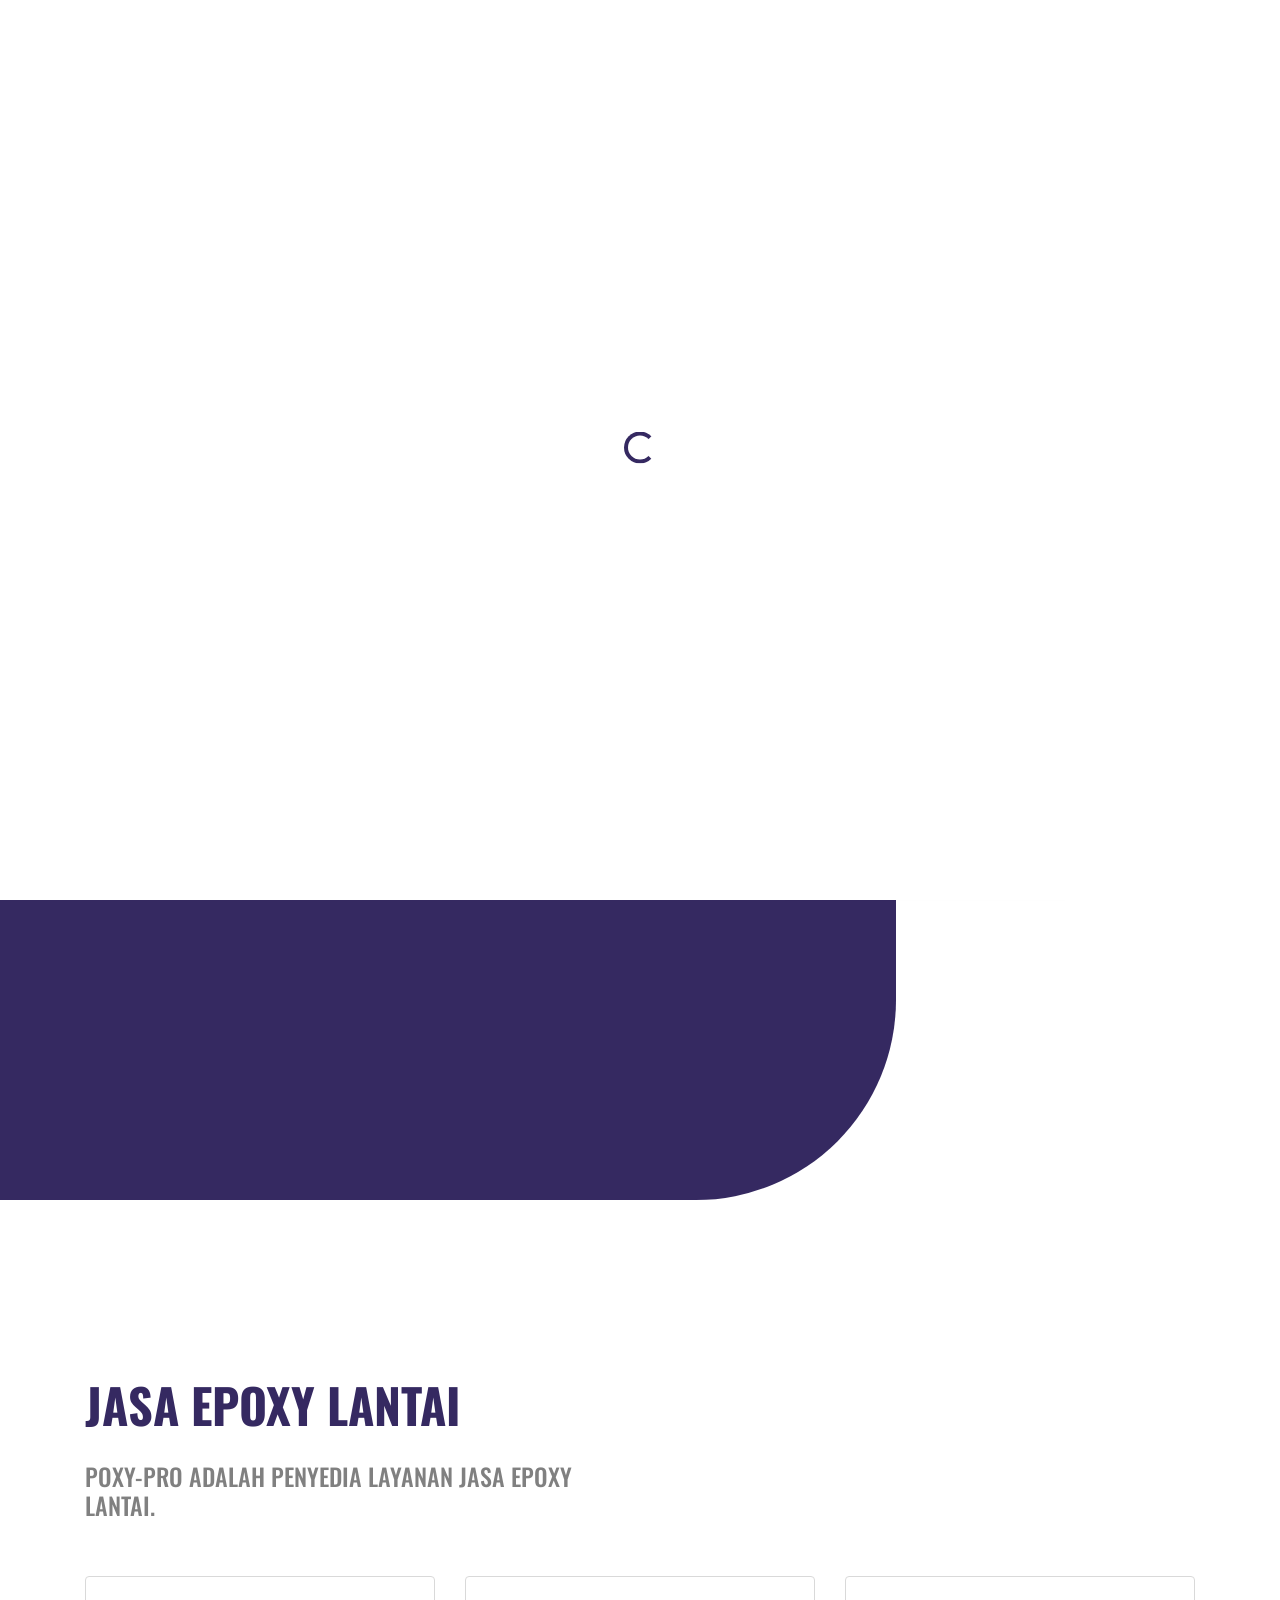
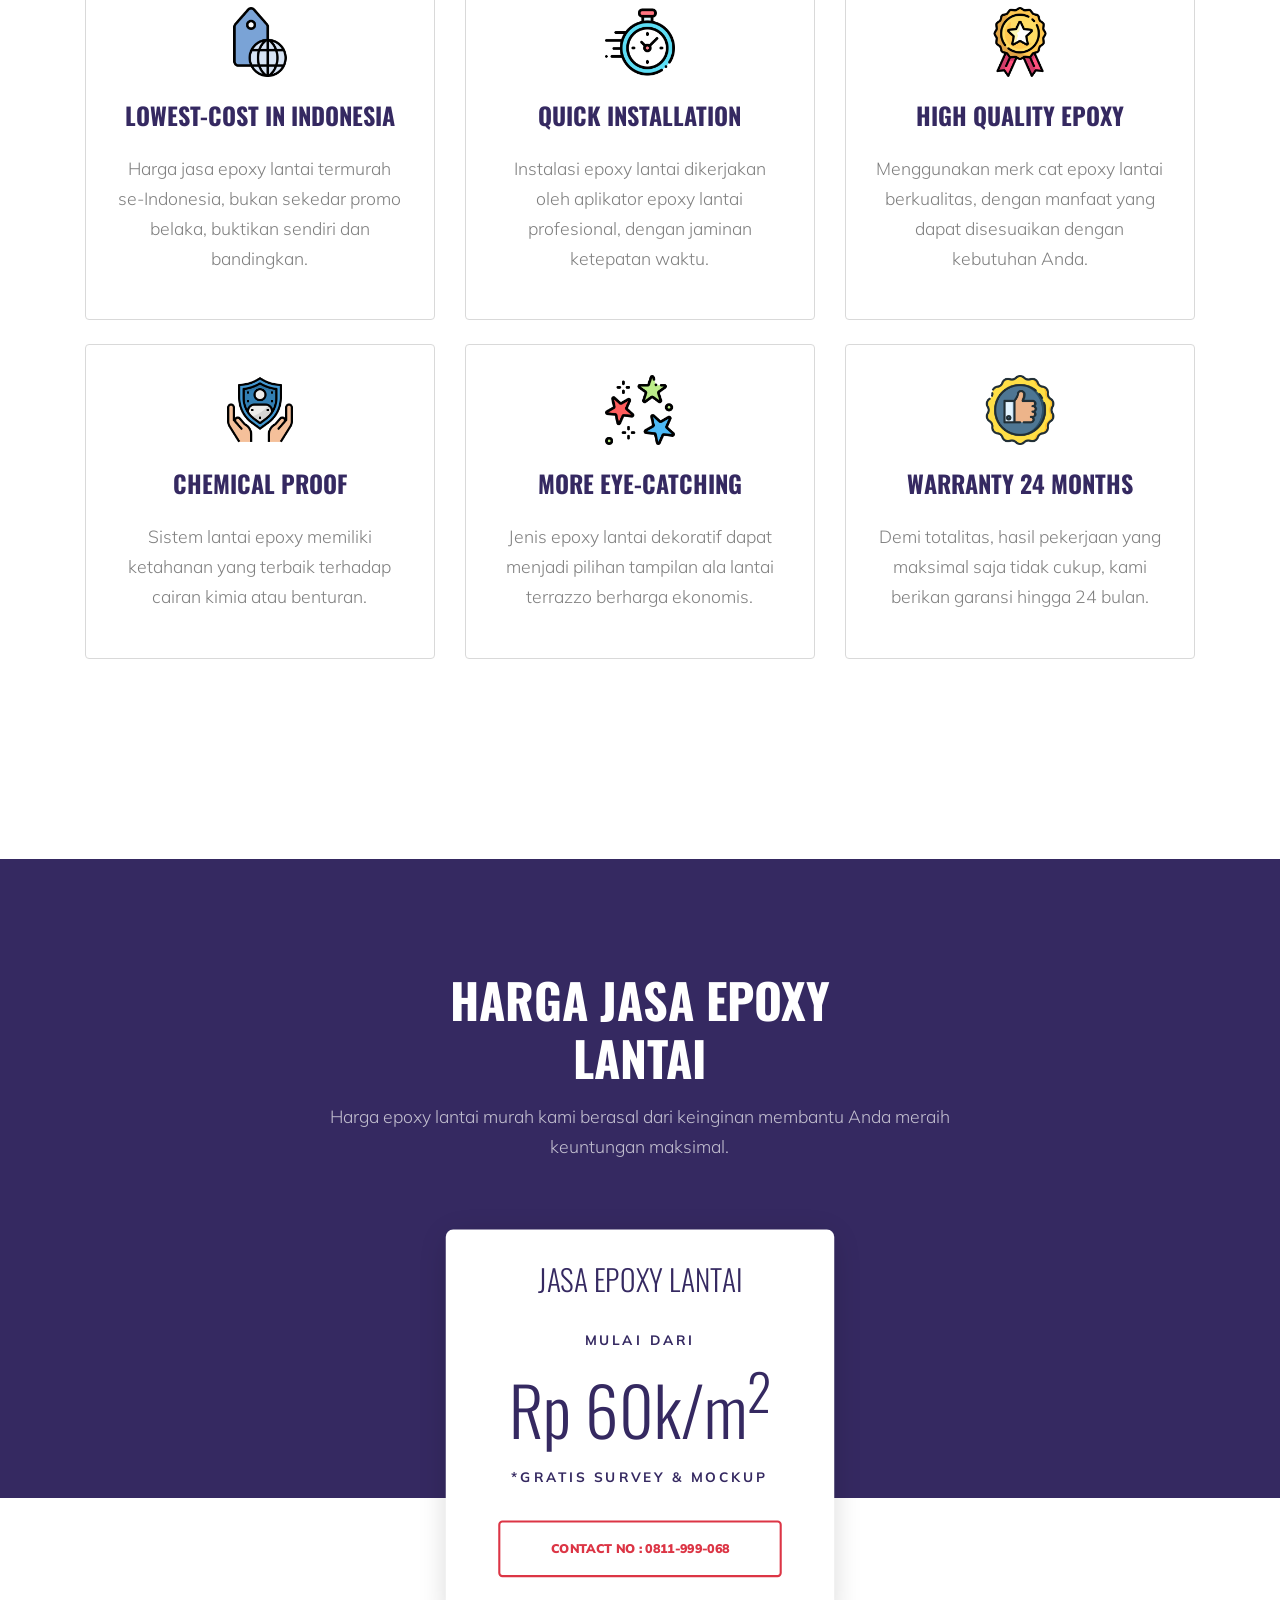
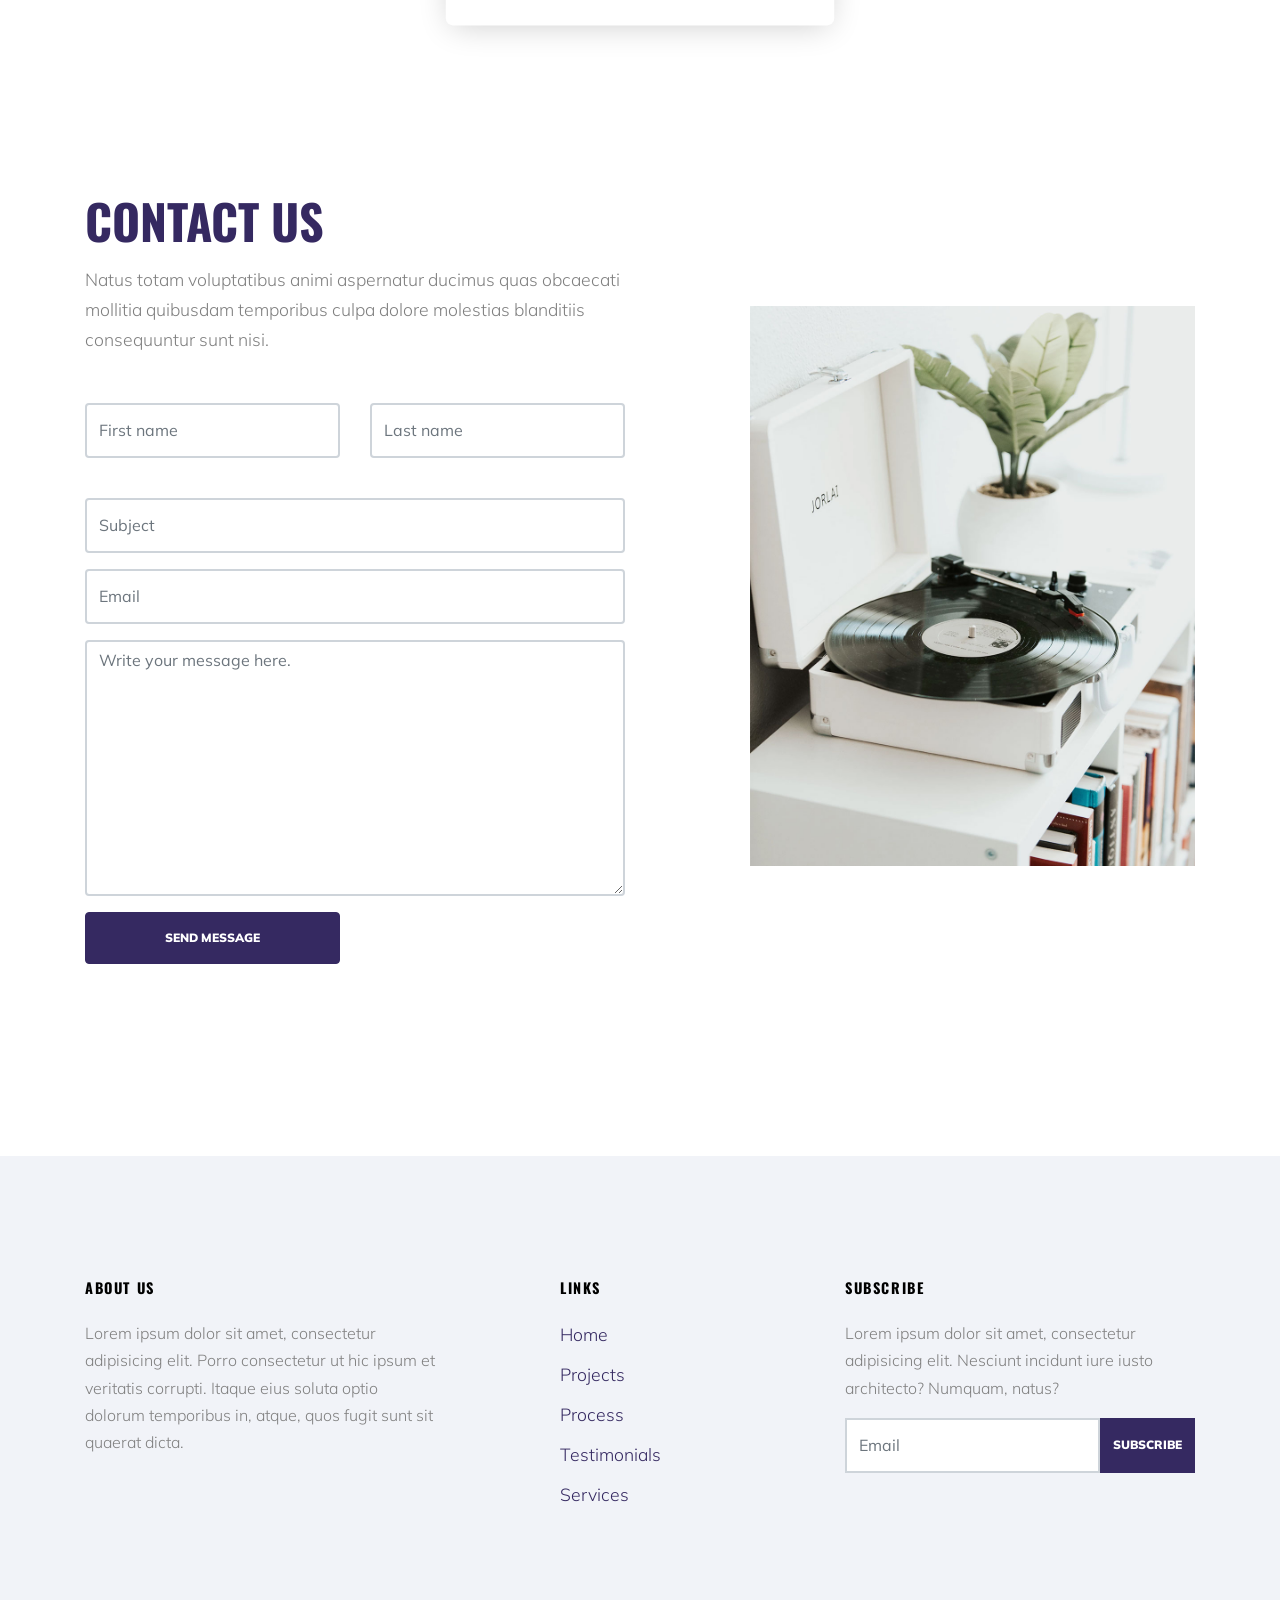
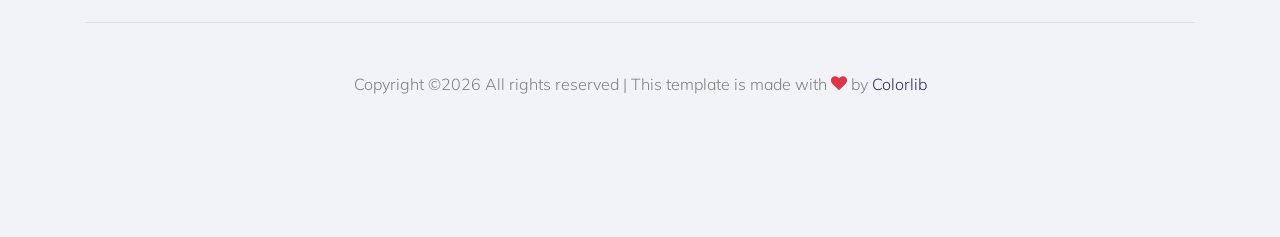
==== index.html @ b7715aff "initial commit" ====
<!DOCTYPE html>
<html lang="en">
  <head>
    <title>Poxy-Pro</title>
    <meta charset="utf-8">
    <meta name="viewport" content="width=device-width, initial-scale=1, shrink-to-fit=no">
    <!-- FONT -->
    <link href="https://fonts.googleapis.com/css?family=Oswald:400,700|Muli:300,400,700,900" rel="stylesheet">
    <!-- STYLE -->
    <link rel="stylesheet" href="fonts/icomoon/style.css">
    <link rel="stylesheet" href="css/bootstrap.min.css">
    <link rel="stylesheet" href="css/jquery-ui.css">
    <link rel="stylesheet" href="css/owl.carousel.min.css">
    <link rel="stylesheet" href="css/owl.theme.default.min.css">
    <link rel="stylesheet" href="css/owl.theme.default.min.css">
    <link rel="stylesheet" href="css/jquery.fancybox.min.css">
    <link rel="stylesheet" href="css/bootstrap-datepicker.css">
    <link rel="stylesheet" href="fonts/flaticon/font/flaticon.css">
    <link rel="stylesheet" href="css/aos.css">
    <link rel="stylesheet" href="css/style.css">
    
  </head>
  <body data-spy="scroll" data-target=".site-navbar-target" data-offset="300">
  

  <div id="overlayer"></div>
  <div class="loader">
    <div class="spinner-border text-primary" role="status">
      <span class="sr-only">Loading...</span>
    </div>
  </div>


  <div class="site-wrap">

    <div class="site-mobile-menu site-navbar-target">
      <div class="site-mobile-menu-header">
        <div class="site-mobile-menu-close mt-3">
          <span class="icon-close2 js-menu-toggle"></span>
        </div>
      </div>
      <div class="site-mobile-menu-body"></div>
    </div>
   
    
    <header class="site-navbar py-4 js-sticky-header site-navbar-target" role="banner">
      <div class="container-fluid">
        <div class="d-flex align-items-center">
          <div class="site-logo"><a href="index.html" class="text-uppercase">Poxy-Pro</a></div>
          <div>
            <nav class="site-navigation position-relative text-right" role="navigation">
              <ul class="site-menu main-menu js-clone-nav mr-auto d-none d-xl-block">
                <!-- <li><a href="#home-section" class="nav-link">Home</a></li>
                <li><a href="#work-section" class="nav-link">Projects</a></li>
                <li><a href="#process-section" class="nav-link">Process</a></li>
                <li><a href="#testimonials-section" class="nav-link">Testimonials</a></li>
                <li><a href="#services-section" class="nav-link">Services</a></li> -->
                
              </ul>
            </nav>
          </div>
          <div class="ml-auto">
            <nav class="site-navigation position-relative text-right" role="navigation">
              <ul class="site-menu main-menu site-menu-dark js-clone-nav mr-auto d-none d-xl-block">
                <!-- <li><a href="#pricing-section" class="nav-link">Pricing</a></li>
                <li class="cta"><a href="#contact-section" class="nav-link"><span class="border bg-danger rounded text-white border-danger">Contact</span></a></li> -->
              </ul>
            </nav>
            <a href="#" class="d-inline-block d-xl-none site-menu-toggle js-menu-toggle float-right"><span class="icon-menu h3"></span></a>
          </div>
        </div>
      </div>
    </header>

    <div class="intro-section custom-owl-carousel" id="home-section">
      <div class="container">
        <div class="row align-items-center">
          <div class="col-lg-5 mr-auto" data-aos="fade-up">
            <div class="owl-carousel slide-one-item-alt-text">
              <!-- Block1 -->
              <div class="slide-text">
                <h1>Aplikator Epoxy Lantai</h1>
                <p class="text-white miniHeader">
                  Harga epoxy lantai mulai Rp 60.000/m<sup>2</sup>
                </p>
                <p class="mb-5">
                  Harga termasuk pemasangan, pengadaan material, dan penyewaan alat-alat yang digunakan untuk instalasi.
                </p>
                <p><a href="#" class="btn btn-outline-light py-3 px-5">Minta Penawaran</a></p>
              </div>
              <!-- Block2 -->
              <!-- <div class="slide-text">
                <h1>Welcome</h1>
                <p class="mb-5">Lorem ipsum dolor sit amet consectetur adipisicing elit. Maxime ipsa nulla sed quis rerum amet natus quas necessitatibus.</p>
                <p><a href="#" target="_blank" class="btn btn-outline-light py-3 px-5">Get Started</a></p>
              </div>
              <div class="slide-text">
                <h1>High Quality Website Templates</h1>
                <p class="mb-5">Lorem ipsum dolor sit amet consectetur adipisicing elit. Maxime ipsa nulla sed quis rerum amet natus quas necessitatibus.</p>
                <p><a href="#" target="_blank" class="btn btn-outline-light py-3 px-5">Get Started</a></p>
              </div>
              <div class="slide-text">
                <h1>We do things right.</h1>
                <p class="mb-5">Lorem ipsum dolor sit amet consectetur adipisicing elit. Maxime ipsa nulla sed quis rerum amet natus quas necessitatibus.</p>
                <p><a href="#" target="_blank" class="btn btn-outline-light py-3 px-5">Get Started</a></p>
              </div> -->
            </div>
          </div>

          <!-- IMAGE -->
          <div class="col-lg-6 ml-auto" data-aos="fade-up" data-aos-delay="100">
            <div class="owl-carousel slide-one-item-alt">
              <img src="images/epoxy.jpg" alt="Image" class="img-fluid">
              <!-- <img src="images/img_2.jpg" alt="Image" class="img-fluid">
              <img src="images/img_3.jpg" alt="Image" class="img-fluid">
              <img src="images/img_4.jpg" alt="Image" class="img-fluid"> -->
            </div>
            <!-- <div class="owl-custom-direction">
              <a href="#" class="custom-prev"><span class="icon-keyboard_arrow_left"></span></a>
              <a href="#" class="custom-next"><span class="icon-keyboard_arrow_right"></span></a>
            </div> -->
          </div>
        </div>
      </div>
    </div>

    <!-- Services -->
    <div class="site-section section-2" id="process-section" data-aos="fade">
      <div class="container">
        <div class="row">
          <div class="col-lg-6 mb-5">
            <h2 class="section-title">Jasa Epoxy Lantai</h2>
            <h4 class="d-flex justify-content-left">
              Poxy-Pro adalah penyedia layanan jasa epoxy lantai.
            </h4>
          </div>
        </div>
        <div class="row">
          <!-- Low-Cost -->
          <div class="col-md-6 col-lg-4 mb-4 mb-lg-0 pb-xl-4">
            <div class="process bg-white rounded">
              <div>
                <img src="images/priceTag.png" width="70px" class="display-4 text-primary mb-4 d-inline-block">
                <h3>Lowest-Cost in Indonesia</h3>
                <p>
                  Harga jasa epoxy lantai termurah se-Indonesia, bukan sekedar promo belaka, buktikan sendiri dan bandingkan.
                </p>
              </div>
            </div>
          </div>
          <!-- Installation -->
          <div class="col-md-6 col-lg-4 mb-4 mb-lg-0 pb-xl-4">
            <div class="process bg-white rounded">
              <div>
                <img src="images/speed.png" width="70px" class="display-4 text-primary mb-4 d-inline-block">
                <h3>Quick Installation</h3>
                <p>
                  Instalasi epoxy lantai dikerjakan oleh aplikator epoxy lantai profesional, dengan jaminan ketepatan waktu.
                </p>
              </div>
            </div>
          </div>
          <!-- High-Quality -->
          <div class="col-md-6 col-lg-4 mb-4 mb-lg-0 pb-xl-4">
            <div class="process bg-white rounded">
              <div>
                <img src="images/quality.png" width="70px" class="display-4 text-primary mb-4 d-inline-block">
                <h3>High Quality Epoxy</h3>
                <p>
                  Menggunakan merk cat epoxy lantai berkualitas, dengan manfaat yang dapat disesuaikan dengan kebutuhan Anda.
                </p>
              </div>
            </div>
          </div>
          <!-- Substance-Proof -->
          <div class="col-md-6 col-lg-4 mb-4 mb-lg-0 pb-xl-4">
            <div class="process bg-white rounded">
              <div>
                <img src="images/safe.png" width="70px" class="display-4 text-primary mb-4 d-inline-block">
                <h3>Chemical Proof</h3>
                <p>
                  Sistem lantai epoxy memiliki ketahanan yang terbaik terhadap cairan kimia atau benturan.
                </p>
              </div>
            </div>
          </div>
          <!-- Interesting -->
          <div class="col-md-6 col-lg-4 mb-4 mb-lg-0 pb-xl-4">
            <div class="process bg-white rounded">
              <div>
                <img src="images/sparkle.png" width="70px" class="display-4 text-primary mb-4 d-inline-block">
                <h3>More Eye-Catching</h3>
                <p>
                  Jenis epoxy lantai dekoratif dapat menjadi pilihan tampilan ala lantai terrazzo berharga ekonomis.
                </p>
              </div>
            </div>
          </div>
          <!-- Warranty -->
          <div class="col-md-6 col-lg-4 mb-4 mb-lg-0 pb-xl-4">
            <div class="process bg-white rounded">
              <div>
                <img src="images/warranty.png" width="70px" class="display-4 text-primary mb-4 d-inline-block">
                <h3>Warranty 24 Months</h3>
                <p>
                  Demi totalitas, hasil pekerjaan yang maksimal saja tidak cukup, kami berikan garansi hingga 24 bulan.
                </p>
              </div>
            </div>
          </div>
        </div>
      </div>
    </div>
    <!-- End of Services -->

    <!-- Comment START -->
    <!-- <div class="site-section section-1">
      <div class="container">
        <div class="row"> -->
          <!-- Block 1 -->
          <!-- <div class="col-lg-5 mr-auto mb-5"  data-aos="fade-up">
            <div class="mb-5">
              <h2 class="section-title">Love Our Works</h2>
              <p>Lorem ipsum dolor sit amet, consectetur adipisicing elit. Rem possimus distinctio ex. Natus totam voluptatibus animi aspernatur ducimus quas obcaecati mollitia quibusdam temporibus culpa dolore molestias blanditiis consequuntur sunt nisi.</p>
              <p class="mb-5">Aperiam neque id, illum laudantium autem vero quae debitis tempora modi. Ipsa molestias enim in rem et incidunt beatae fugit, ab quam optio atque maiores facere est quidem, veritatis commodi.</p>
              <ul class="ul-check list-unstyled success">
                <li>Aperiam neque id illum laudantium</li>
                <li>Maiores facere est quidem</li>
                <li>Laudantium autem vero</li>
              </ul>
            </div>
          </div> -->
          <!-- Block 2 -->
          <!-- <div class="col-lg-6"  data-aos="fade-up" data-aos-delay="100">
            <div class="image-absolute-box">
              <div class="box">
                <div class="icon-wrap"><span class="flaticon-vector"></span></div>
                <h3>Pixel Perfect Templates</h3>
                <p>Lorem ipsum dolor sit amet, consectetur adipisicing elit. Obcaecati commodi aspernatur eum eius inventore facilis.</p>
                <p class="mb-0">Visit <a href="#" class="text-danger">Colorlib</a></p>
              </div>
              <img src="images/img_1.jpg" alt="Image" class="img-fluid">
            </div>
          </div>
        </div>
      </div>
    </div>

    <div class="container section-counter">
      <div class="row">
        <div class="col-md-6 col-lg-3" data-aos="fade-up" data-aos-delay="">
          <div class="counter d-flex align-items-start mb-5">
            <div class="icon-wrap"><span class="flaticon-reload text-primary"></span></div>
            <div class="counter-text">
              <strong class="number" data-number="360">0</strong>
              <span>Creativity</span>
            </div>
          </div>
        </div>

        <div class="col-md-6 col-lg-3" data-aos="fade-up" data-aos-delay="100">
          <div class="counter d-flex align-items-start">
            <div class="icon-wrap"><span class="flaticon-download text-primary"></span></div>
            <div class="counter-text">
              <strong class="number" data-number="4500">0</strong>
              <span>WordPress Themes </span>
            </div>
          </div>
        </div>

        <div class="col-md-6 col-lg-3" data-aos="fade-up" data-aos-delay="200">
          <div class="counter d-flex align-items-start mb-5">
            <div class="icon-wrap"><span class="flaticon-monitor text-primary"></span></div>
            <div class="counter-text">
              <strong class="number" data-number="120">0</strong>
              <span>HTML5 / CSS3</span>
            </div>
          </div>
        </div>

        <div class="col-md-6 col-lg-3" data-aos="fade-up" data-aos-delay="300">
          <div class="counter d-flex align-items-start">
            <div class="icon-wrap"><span class="flaticon-chat text-primary"></span></div>
            <div class="counter-text">
              <strong class="number" data-number="3913">0</strong>
              <span>Bootstrap</span>
            </div>
          </div>
        </div>
      </div>
    </div>

    <div class="site-section section-2" id="work-section" data-aos="fade">
      <div class="container">
        <div class="row">
          <div class="col-lg-6 mb-5">
            <h2 class="section-title">Our Projects</h2>
            <p>Lorem ipsum dolor sit amet, consectetur adipisicing elit. Rem possimus distinctio ex. Natus totam voluptatibus animi aspernatur ducimus quas obcaecati mollitia quibusdam temporibus culpa dolore molestias blanditiis consequuntur sunt nisi.</p>
          </div>
        </div>
      </div>

      <div class="owl-carousel nonloop-block-13">
          <a class="work-thumb" href="images/img_1.jpg" data-fancybox="gallery">
            <div class="work-text">
              <h3>Project Name Here</h3>
              <span class="category">Website</span>
            </div>
            <img src="images/img_1.jpg" alt="Image" class="img-fluid">
          </a> 
          
          <a class="work-thumb" href="images/img_2.jpg" data-fancybox="gallery">
            <div class="work-text">
              <h3>Project Name Here</h3>
              <span class="category">Illustration</span>
            </div>
            <img src="images/img_2.jpg" alt="Image" class="img-fluid">
          </a>

          <a class="work-thumb" href="images/img_3.jpg" data-fancybox="gallery">
            <div class="work-text">
              <h3>Project Name Here</h3>
              <span class="category">Branding</span>
            </div>
            <img src="images/img_3.jpg" alt="Image" class="img-fluid">
          </a>

          <a class="work-thumb" href="images/img_4.jpg" data-fancybox="gallery">
            <div class="work-text">
              <h3>Project Name Here</h3>
              <span class="category">Web Development</span>
            </div>
            <img src="images/img_4.jpg" alt="Image" class="img-fluid">
          </a>

          <a class="work-thumb" href="images/img_1.jpg" data-fancybox="gallery">
            <div class="work-text">
              <h3>Project Name Here</h3>
              <span class="category">Design</span>
            </div>
            <img src="images/img_1.jpg" alt="Image" class="img-fluid">
          </a>
      </div>
    

    </div>


    <div class="site-section section-2 bg-light" id="process-section" data-aos="fade">
      <div class="container">
        <div class="row">
          <div class="col-lg-6 mb-5">
            <h2 class="section-title">Our Approach</h2>
            <p>Lorem ipsum dolor sit amet, consectetur adipisicing elit. Rem possimus distinctio ex. Natus totam voluptatibus animi aspernatur ducimus quas obcaecati mollitia quibusdam temporibus culpa dolore molestias blanditiis consequuntur sunt nisi.</p>
          </div>
        </div>
        <div class="row">
          <div class="col-md-6 col-lg-4 mb-4 mb-lg-0">
            <div class="process bg-white rounded">
              <div>
                <span class="flaticon-glasses display-4 text-primary mb-4 d-inline-block"></span>
                <h3>Data Gathering</h3>
                <p>Lorem ipsum dolor sit amet, consectetur adipisicing elit. Rem possimus distinctio ex. Natus totam voluptatibus animi aspernatur ducimus quas obcaecati mollitia quibusdam temporibus culpa dolore molestias blanditiis consequuntur sunt nisi.</p>
              </div>

            </div>
          </div>
          <div class="col-md-6 col-lg-4 mb-4 mb-lg-0">
            <div class="process bg-white rounded">
              <div>
                <span class="flaticon-vector display-4 text-primary mb-4 d-inline-block"></span>
                <h3>Implementation</h3>
                <p>Lorem ipsum dolor sit amet, consectetur adipisicing elit. Rem possimus distinctio ex. Natus totam voluptatibus animi aspernatur ducimus quas obcaecati mollitia quibusdam temporibus culpa dolore molestias blanditiis consequuntur sunt nisi.</p>
              </div>

            </div>
          </div>
          <div class="col-md-6 col-lg-4 mb-4 mb-lg-0">
            <div class="process bg-white rounded">
              <div>
                <span class="flaticon-monitor display-4 text-primary mb-4 d-inline-block"></span>
                <h3>Launch</h3>
                <p>Lorem ipsum dolor sit amet, consectetur adipisicing elit. Rem possimus distinctio ex. Natus totam voluptatibus animi aspernatur ducimus quas obcaecati mollitia quibusdam temporibus culpa dolore molestias blanditiis consequuntur sunt nisi.</p>
              </div>

            </div>
          </div>
        </div>
      </div>
    </div>


    <div class="site-section testimonial-wrap custom-owl-carousel" id="testimonials-section">
      <div class="container">
        <div class="row text-center justify-content-center mb-5"  data-aos="fade-up">
          <div class="col-lg-6 mb-5 text-center">
            <h2 class="section-title w-100 mx-auto">Testimonials</h2>
            <p>Natus totam voluptatibus animi aspernatur ducimus quas obcaecati mollitia quibusdam temporibus culpa dolore molestias blanditiis consequuntur sunt nisi.</p>
          </div>
        </div>
        <div class="row align-items-center"  data-aos="fade-up" data-aos-delay="100">
          <div class="col-lg-5 mr-auto">

            <div class="owl-carousel slide-one-item-alt-text">
              <div class="slide-text">
                <blockquote>
                  <p><span>&ldquo;</span>Lorem ipsum dolor sit amet, consectetur adipisicing elit. Dignissimos corrupti, obcaecati repudiandae, animi ad quos. Eius expedita ipsa qui autem.<span>&rdquo;</span></p>
                  <p class="author">&mdash;  Jean Doe</p>
                </blockquote>
              </div>
              <div class="slide-text">
                <blockquote>
                  <p><span>&ldquo;</span>Lorem ipsum dolor sit amet, consectetur adipisicing elit. Dignissimos corrupti, obcaecati repudiandae, animi ad quos. Eius expedita ipsa qui autem.<span>&rdquo;</span></p>
                  <p class="author">&mdash;  Gregg Pollach</p>
                </blockquote>
              </div>
              <div class="slide-text">
               <blockquote>
                  <p><span>&ldquo;</span>Lorem ipsum dolor sit amet, consectetur adipisicing elit. Dignissimos corrupti, obcaecati repudiandae, animi ad quos. Eius expedita ipsa qui autem.<span>&rdquo;</span></p>
                  <p class="author">&mdash;  Rober Kenneth</p>
                </blockquote>
              </div>
              <div class="slide-text">
                <blockquote>
                  <p><span>&ldquo;</span>Lorem ipsum dolor sit amet, consectetur adipisicing elit. Dignissimos corrupti, obcaecati repudiandae, animi ad quos. Eius expedita ipsa qui autem.<span>&rdquo;</span></p>
                  <p class="author">&mdash;  Joshua Smith</p>
                </blockquote>
              </div>
            </div>

          </div>
          <div class="col-lg-6 ml-auto"  data-aos="fade-up" data-aos-delay="200">
                        
            <div class="owl-carousel slide-one-item-alt">
              <img src="images/person_1.jpg" alt="Image" class="img-fluid">
              <img src="images/person_2.jpg" alt="Image" class="img-fluid">
              <img src="images/person_3.jpg" alt="Image" class="img-fluid">
              <img src="images/person_4.jpg" alt="Image" class="img-fluid">
            </div>

            <div class="owl-custom-direction">
              <a href="#" class="custom-prev"><span class="icon-keyboard_arrow_left"></span></a>
              <a href="#" class="custom-next"><span class="icon-keyboard_arrow_right"></span></a>
            </div>

          </div>
        </div>
      </div>
    </div>


    <div class="site-section bg-light" id="services-section" data-aos="fade">
      <div class="container">
        <div class="row">
          <div class="col-lg-6 mb-5">
            <h2 class="section-title">Services</h2>
            <p>Lorem ipsum dolor sit amet, consectetur adipisicing elit. Rem possimus distinctio ex. Natus totam voluptatibus animi aspernatur ducimus quas obcaecati mollitia quibusdam temporibus culpa dolore molestias blanditiis consequuntur sunt nisi.</p>
          </div>
        </div>

      </div>

        
      <div class="owl-carousel nonloop-block-14">
        
        <div class="service">
          <div>
            <span class="custom-icon-wrap"><span class="flaticon-reload"></span></span>
            <h3>Branding Design</h3>
            <p>Natus totam voluptatibus animi aspernatur ducimus quas obcaecati mollitia quibusdam temporibus culpa dolore molestias blanditiis consequuntur sunt nisi.</p>
          </div>
        </div>


        <div class="service">
          <div>
            <span class="custom-icon-wrap"><span class="flaticon-download"></span></span>
            <h3>WordPress Integration</h3>
            <p>Natus totam voluptatibus animi aspernatur ducimus quas obcaecati mollitia quibusdam temporibus culpa dolore molestias blanditiis consequuntur sunt nisi.</p>
          </div>
        </div>

        <div class="service">
          <div>
            <span class="custom-icon-wrap"><span class="flaticon-monitor"></span></span>
            <h3>Web Development</h3>
            <p>Natus totam voluptatibus animi aspernatur ducimus quas obcaecati mollitia quibusdam temporibus culpa dolore molestias blanditiis consequuntur sunt nisi.</p>
          </div>
        </div>

        <div class="service">
          <div>
            <span class="custom-icon-wrap"><span class="flaticon-chat"></span></span>
            <h3>HTML5/CSS3</h3>
            <p>Natus totam voluptatibus animi aspernatur ducimus quas obcaecati mollitia quibusdam temporibus culpa dolore molestias blanditiis consequuntur sunt nisi.</p>
          </div>
        </div>

        <div class="service">
          <div>
            <span class="custom-icon-wrap"><span class="flaticon-glasses"></span></span>
            <h3>Web Templates</h3>
            <p>Natus totam voluptatibus animi aspernatur ducimus quas obcaecati mollitia quibusdam temporibus culpa dolore molestias blanditiis consequuntur sunt nisi.</p>
          </div>
        </div>

        <div class="service">
          <div>
            <span class="custom-icon-wrap"><span class="flaticon-vector"></span></span>
            <h3>Creative Design</h3>
            <p>Natus totam voluptatibus animi aspernatur ducimus quas obcaecati mollitia quibusdam temporibus culpa dolore molestias blanditiis consequuntur sunt nisi.</p>
          </div>
        </div>
      </div>
    </div> -->
    <!-- Comment END -->


    <div class="pricing-wrap bg-primary pricing-counter" id="pricing-section" data-aos="fade">
      <div class="container">
        <div class="row justify-content-center">
          <div class="col-lg-7 text-center">
            <h2 class="section-title mb-3 text-center text-white mx-auto">Harga Jasa Epoxy Lantai</h2>
            <p class="section-desc">Harga epoxy lantai murah kami berasal dari keinginan membantu Anda meraih keuntungan maksimal.</p>
          </div>
        </div>
      </div>
    </div>

    <div class="container">
      <div class="row no-gutters">
        <!-- STARTER -->
        <div class="col-lg-4">
          <!-- <div class="pricing">
            <h3>Starters</h3>
            <p class="description">Lorem ipsum dolor sit amet consectetur adipisicing elit.</p>
            <div class="price">
              <span>Starting at</span>
              <strong>$<em class="number" data-number="7">0</em></strong>
              <span>Per Month</span>
            </div>
            <p class="description-2 mb-5">Lorem ipsum dolor sit amet, consectetur adipisicing elit. Cum enim nobis aspernatur saepe dolores?</p>
            <p><a href="#" target="_blank" class="btn btn-outline-primary py-3 px-5">Get Started</a></p>
          </div> -->
        </div>
        <!-- PREMIUM -->
        <div class="col-lg-4">
          <div class="pricing pricing-popular">
            <h3>Jasa Epoxy Lantai</h3>
            <!-- <p class="description">Lorem ipsum dolor sit amet consectetur adipisicing elit.</p> -->
            <div class="price">
              <span>Mulai Dari</span>
              <strong>Rp 60k/m<sup>2</sup></strong>
              <span>*Gratis Survey & Mockup</span>
            </div>
            <!-- <p class="description-2 mb-5">Lorem ipsum dolor sit amet, consectetur adipisicing elit. Cum enim nobis aspernatur saepe dolores?</p> -->
            <p class="btn btn-outline-danger py-3 px-5">Contact No : 0811-999-068</p>
          </div>
        </div>
        <!-- ENTERPRISE -->
        <div class="col-lg-4">
          <!-- <div class="pricing">
            <h3>Enterprise</h3>
            <p class="description">Lorem ipsum dolor sit amet consectetur adipisicing elit.</p>
            <div class="price">
              <span>Starting at</span>
              <strong>$<em class="number" data-number="390">0</em></strong>
              <span>Per Month</span>
            </div>
            <p class="description-2 mb-5">Lorem ipsum dolor sit amet, consectetur adipisicing elit. Cum enim nobis aspernatur saepe dolores?</p>
            <p><a href="#" target="_blank" class="btn btn-outline-primary py-3 px-5">Get Started</a></p>
          </div> -->
        </div>
        <!-- ||| -->
      </div>
    </div>


    <!-- <div class="site-section"  data-aos="fade">
      <div class="container">
        <a href="https://vimeo.com/325355987" class="video-img-bg" data-fancybox data-ratio="2">
          <span class="play-button">
            <span class="icon-play"></span>
          </span>
          <img src="images/video_bg.jpg" alt="Image" class="img-fluid">
        </a>
      </div>
    </div> -->

    <div class="site-section" id="contact-section"  data-aos="fade">
      <div class="container">

        <div class="row align-items-center">
          <div class="col-md-5 order-1 order-md-2 mb-5 mb-md-0">
            <img src="images/about_1.jpg" alt="Image" class="img-fluid">
          </div>
          <div class="col-md-6 mr-auto order-2 order-md-1">
            
            <h2 class="section-title mb-3">Contact Us</h2>
            <p class="mb-5">Natus totam voluptatibus animi aspernatur ducimus quas obcaecati mollitia quibusdam temporibus culpa dolore molestias blanditiis consequuntur sunt nisi.</p>
          
            <form method="post">
              <div class="form-group row">
                <div class="col-md-6 mb-4">
                  <input type="text" class="form-control" placeholder="First name">
                </div>
                <div class="col-md-6">
                  <input type="text" class="form-control" placeholder="Last name">
                </div>
              </div>

              <div class="form-group row">
                <div class="col-md-12">
                  <input type="text" class="form-control" placeholder="Subject">
                </div>
              </div>

              <div class="form-group row">
                <div class="col-md-12">
                  <input type="email" class="form-control" placeholder="Email">
                </div>
              </div>
              <div class="form-group row">
                <div class="col-md-12">
                  <textarea class="form-control" id="" cols="30" rows="10" placeholder="Write your message here."></textarea>
                </div>
              </div>

              <div class="form-group row">
                <div class="col-md-6">
                  
                  <input type="submit" class="btn btn-primary py-3 px-5 btn-block" value="Send Message">
                </div>
              </div>

            </form>
          </div>
          
        </div>
      </div>
    </div>

  
     
    <footer class="footer-section bg-light">
      <div class="container">
        <div class="row">
          <div class="col-md-4">
            <h3>About Us</h3>
            <p>Lorem ipsum dolor sit amet, consectetur adipisicing elit. Porro consectetur ut hic ipsum et veritatis corrupti. Itaque eius soluta optio dolorum temporibus in, atque, quos fugit sunt sit quaerat dicta.</p>
          </div>

          <div class="col-md-3 ml-auto">
            <h3>Links</h3>
            <ul class="list-unstyled footer-links">
              <li><a href="#home-section" class="smoothscroll">Home</a></li>
              <li><a href="#work-section" class="smoothscroll">Projects</a></li>
              <li><a href="#process-section" class="smoothscroll">Process</a></li>
              <li><a href="#testimonials-section" class="smoothscroll">Testimonials</a></li>
              <li><a href="#services-section" class="smoothscroll">Services</a></li>
            </ul>
          </div>

          <div class="col-md-4">
            <h3>Subscribe</h3>
            <p>Lorem ipsum dolor sit amet, consectetur adipisicing elit. Nesciunt incidunt iure iusto architecto? Numquam, natus?</p>
            <form action="#">
              <div class="d-flex mb-5">
                <input type="text" class="form-control rounded-0" placeholder="Email">
                <input type="submit" class="btn btn-primary rounded-0" value="Subscribe">
              </div>
            </form>
          </div>

        </div>

        <div class="row pt-5 mt-5 text-center">
          <div class="col-md-12">
            <div class="border-top pt-5">
              <p>
            <!-- Link back to Colorlib can't be removed. Template is licensed under CC BY 3.0. -->
            Copyright &copy;<script>document.write(new Date().getFullYear());</script> All rights reserved | This template is made with <i class="icon-heart text-danger" aria-hidden="true"></i> by <a href="https://colorlib.com" target="_blank" >Colorlib</a>
            <!-- Link back to Colorlib can't be removed. Template is licensed under CC BY 3.0. -->
            </p>
            
            </div>
          </div>
          
        </div>
      </div>
    </footer>

  
    
  </div> <!-- .site-wrap -->

  <script src="js/jquery-3.3.1.min.js"></script>
  <script src="js/jquery-ui.js"></script>
  <script src="js/popper.min.js"></script>
  <script src="js/bootstrap.min.js"></script>
  <script src="js/owl.carousel.min.js"></script>
  <script src="js/jquery.easing.1.3.js"></script>
  <script src="js/aos.js"></script>
  <script src="js/jquery.fancybox.min.js"></script>
  <script src="js/jquery.waypoints.min.js"></script>
  <script src="js/jquery.animateNumber.min.js"></script>
  <script src="js/jquery.sticky.js"></script>
  <script src="js/main.js"></script>
    
  
  </body>
</html>
---- fonts/icomoon/style.css ----
@font-face {
  font-family: 'icomoon';
  src:  url('fonts/icomoon.eot?10si43');
  src:  url('fonts/icomoon.eot?10si43#iefix') format('embedded-opentype'),
    url('fonts/icomoon.ttf?10si43') format('truetype'),
    url('fonts/icomoon.woff?10si43') format('woff'),
    url('fonts/icomoon.svg?10si43#icomoon') format('svg');
  font-weight: normal;
  font-style: normal;
}

[class^="icon-"], [class*=" icon-"] {
  /* use !important to prevent issues with browser extensions that change fonts */
  font-family: 'icomoon' !important;
  speak: none;
  font-style: normal;
  font-weight: normal;
  font-variant: normal;
  text-transform: none;
  line-height: 1;

  /* Better Font Rendering =========== */
  -webkit-font-smoothing: antialiased;
  -moz-osx-font-smoothing: grayscale;
}

.icon-asterisk:before {
  content: "\f069";
}
.icon-plus:before {
  content: "\f067";
}
.icon-question:before {
  content: "\f128";
}
.icon-minus:before {
  content: "\f068";
}
.icon-glass:before {
  content: "\f000";
}
.icon-music:before {
  content: "\f001";
}
.icon-search:before {
  content: "\f002";
}
.icon-envelope-o:before {
  content: "\f003";
}
.icon-heart:before {
  content: "\f004";
}
.icon-star:before {
  content: "\f005";
}
.icon-star-o:before {
  content: "\f006";
}
.icon-user:before {
  content: "\f007";
}
.icon-film:before {
  content: "\f008";
}
.icon-th-large:before {
  content: "\f009";
}
.icon-th:before {
  content: "\f00a";
}
.icon-th-list:before {
  content: "\f00b";
}
.icon-check:before {
  content: "\f00c";
}
.icon-close:before {
  content: "\f00d";
}
.icon-remove:before {
  content: "\f00d";
}
.icon-times:before {
  content: "\f00d";
}
.icon-search-plus:before {
  content: "\f00e";
}
.icon-search-minus:before {
  content: "\f010";
}
.icon-power-off:before {
  content: "\f011";
}
.icon-signal:before {
  content: "\f012";
}
.icon-cog:before {
  content: "\f013";
}
.icon-gear:before {
  content: "\f013";
}
.icon-trash-o:before {
  content: "\f014";
}
.icon-home:before {
  content: "\f015";
}
.icon-file-o:before {
  content: "\f016";
}
.icon-clock-o:before {
  content: "\f017";
}
.icon-road:before {
  content: "\f018";
}
.icon-download:before {
  content: "\f019";
}
.icon-arrow-circle-o-down:before {
  content: "\f01a";
}
.icon-arrow-circle-o-up:before {
  content: "\f01b";
}
.icon-inbox:before {
  content: "\f01c";
}
.icon-play-circle-o:before {
  content: "\f01d";
}
.icon-repeat:before {
  content: "\f01e";
}
.icon-rotate-right:before {
  content: "\f01e";
}
.icon-refresh:before {
  content: "\f021";
}
.icon-list-alt:before {
  content: "\f022";
}
.icon-lock:before {
  content: "\f023";
}
.icon-flag:before {
  content: "\f024";
}
.icon-headphones:before {
  content: "\f025";
}
.icon-volume-off:before {
  content: "\f026";
}
.icon-volume-down:before {
  content: "\f027";
}
.icon-volume-up:before {
  content: "\f028";
}
.icon-qrcode:before {
  content: "\f029";
}
.icon-barcode:before {
  content: "\f02a";
}
.icon-tag:before {
  content: "\f02b";
}
.icon-tags:before {
  content: "\f02c";
}
.icon-book:before {
  content: "\f02d";
}
.icon-bookmark:before {
  content: "\f02e";
}
.icon-print:before {
  content: "\f02f";
}
.icon-camera:before {
  content: "\f030";
}
.icon-font:before {
  content: "\f031";
}
.icon-bold:before {
  content: "\f032";
}
.icon-italic:before {
  content: "\f033";
}
.icon-text-height:before {
  content: "\f034";
}
.icon-text-width:before {
  content: "\f035";
}
.icon-align-left:before {
  content: "\f036";
}
.icon-align-center:before {
  content: "\f037";
}
.icon-align-right:before {
  content: "\f038";
}
.icon-align-justify:before {
  content: "\f039";
}
.icon-list:before {
  content: "\f03a";
}
.icon-dedent:before {
  content: "\f03b";
}
.icon-outdent:before {
  content: "\f03b";
}
.icon-indent:before {
  content: "\f03c";
}
.icon-video-camera:before {
  content: "\f03d";
}
.icon-image:before {
  content: "\f03e";
}
.icon-photo:before {
  content: "\f03e";
}
.icon-picture-o:before {
  content: "\f03e";
}
.icon-pencil:before {
  content: "\f040";
}
.icon-map-marker:before {
  content: "\f041";
}
.icon-adjust:before {
  content: "\f042";
}
.icon-tint:before {
  content: "\f043";
}
.icon-edit:before {
  content: "\f044";
}
.icon-pencil-square-o:before {
  content: "\f044";
}
.icon-share-square-o:before {
  content: "\f045";
}
.icon-check-square-o:before {
  content: "\f046";
}
.icon-arrows:before {
  content: "\f047";
}
.icon-step-backward:before {
  content: "\f048";
}
.icon-fast-backward:before {
  content: "\f049";
}
.icon-backward:before {
  content: "\f04a";
}
.icon-play:before {
  content: "\f04b";
}
.icon-pause:before {
  content: "\f04c";
}
.icon-stop:before {
  content: "\f04d";
}
.icon-forward:before {
  content: "\f04e";
}
.icon-fast-forward:before {
  content: "\f050";
}
.icon-step-forward:before {
  content: "\f051";
}
.icon-eject:before {
  content: "\f052";
}
.icon-chevron-left:before {
  content: "\f053";
}
.icon-chevron-right:before {
  content: "\f054";
}
.icon-plus-circle:before {
  content: "\f055";
}
.icon-minus-circle:before {
  content: "\f056";
}
.icon-times-circle:before {
  content: "\f057";
}
.icon-check-circle:before {
  content: "\f058";
}
.icon-question-circle:before {
  content: "\f059";
}
.icon-info-circle:before {
  content: "\f05a";
}
.icon-crosshairs:before {
  content: "\f05b";
}
.icon-times-circle-o:before {
  content: "\f05c";
}
.icon-check-circle-o:before {
  content: "\f05d";
}
.icon-ban:before {
  content: "\f05e";
}
.icon-arrow-left:before {
  content: "\f060";
}
.icon-arrow-right:before {
  content: "\f061";
}
.icon-arrow-up:before {
  content: "\f062";
}
.icon-arrow-down:before {
  content: "\f063";
}
.icon-mail-forward:before {
  content: "\f064";
}
.icon-share:before {
  content: "\f064";
}
.icon-expand:before {
  content: "\f065";
}
.icon-compress:before {
  content: "\f066";
}
.icon-exclamation-circle:before {
  content: "\f06a";
}
.icon-gift:before {
  content: "\f06b";
}
.icon-leaf:before {
  content: "\f06c";
}
.icon-fire:before {
  content: "\f06d";
}
.icon-eye:before {
  content: "\f06e";
}
.icon-eye-slash:before {
  content: "\f070";
}
.icon-exclamation-triangle:before {
  content: "\f071";
}
.icon-warning:before {
  content: "\f071";
}
.icon-plane:before {
  content: "\f072";
}
.icon-calendar:before {
  content: "\f073";
}
.icon-random:before {
  content: "\f074";
}
.icon-comment:before {
  content: "\f075";
}
.icon-magnet:before {
  content: "\f076";
}
.icon-chevron-up:before {
  content: "\f077";
}
.icon-chevron-down:before {
  content: "\f078";
}
.icon-retweet:before {
  content: "\f079";
}
.icon-shopping-cart:before {
  content: "\f07a";
}
.icon-folder:before {
  content: "\f07b";
}
.icon-folder-open:before {
  content: "\f07c";
}
.icon-arrows-v:before {
  content: "\f07d";
}
.icon-arrows-h:before {
  content: "\f07e";
}
.icon-bar-chart:before {
  content: "\f080";
}
.icon-bar-chart-o:before {
  content: "\f080";
}
.icon-twitter-square:before {
  content: "\f081";
}
.icon-facebook-square:before {
  content: "\f082";
}
.icon-camera-retro:before {
  content: "\f083";
}
.icon-key:before {
  content: "\f084";
}
.icon-cogs:before {
  content: "\f085";
}
.icon-gears:before {
  content: "\f085";
}
.icon-comments:before {
  content: "\f086";
}
.icon-thumbs-o-up:before {
  content: "\f087";
}
.icon-thumbs-o-down:before {
  content: "\f088";
}
.icon-star-half:before {
  content: "\f089";
}
.icon-heart-o:before {
  content: "\f08a";
}
.icon-sign-out:before {
  content: "\f08b";
}
.icon-linkedin-square:before {
  content: "\f08c";
}
.icon-thumb-tack:before {
  content: "\f08d";
}
.icon-external-link:before {
  content: "\f08e";
}
.icon-sign-in:before {
  content: "\f090";
}
.icon-trophy:before {
  content: "\f091";
}
.icon-github-square:before {
  content: "\f092";
}
.icon-upload:before {
  content: "\f093";
}
.icon-lemon-o:before {
  content: "\f094";
}
.icon-phone:before {
  content: "\f095";
}
.icon-square-o:before {
  content: "\f096";
}
.icon-bookmark-o:before {
  content: "\f097";
}
.icon-phone-square:before {
  content: "\f098";
}
.icon-twitter:before {
  content: "\f099";
}
.icon-facebook:before {
  content: "\f09a";
}
.icon-facebook-f:before {
  content: "\f09a";
}
.icon-github:before {
  content: "\f09b";
}
.icon-unlock:before {
  content: "\f09c";
}
.icon-credit-card:before {
  content: "\f09d";
}
.icon-feed:before {
  content: "\f09e";
}
.icon-rss:before {
  content: "\f09e";
}
.icon-hdd-o:before {
  content: "\f0a0";
}
.icon-bullhorn:before {
  content: "\f0a1";
}
.icon-bell-o:before {
  content: "\f0a2";
}
.icon-certificate:before {
  content: "\f0a3";
}
.icon-hand-o-right:before {
  content: "\f0a4";
}
.icon-hand-o-left:before {
  content: "\f0a5";
}
.icon-hand-o-up:before {
  content: "\f0a6";
}
.icon-hand-o-down:before {
  content: "\f0a7";
}
.icon-arrow-circle-left:before {
  content: "\f0a8";
}
.icon-arrow-circle-right:before {
  content: "\f0a9";
}
.icon-arrow-circle-up:before {
  content: "\f0aa";
}
.icon-arrow-circle-down:before {
  content: "\f0ab";
}
.icon-globe:before {
  content: "\f0ac";
}
.icon-wrench:before {
  content: "\f0ad";
}
.icon-tasks:before {
  content: "\f0ae";
}
.icon-filter:before {
  content: "\f0b0";
}
.icon-briefcase:before {
  content: "\f0b1";
}
.icon-arrows-alt:before {
  content: "\f0b2";
}
.icon-group:before {
  content: "\f0c0";
}
.icon-users:before {
  content: "\f0c0";
}
.icon-chain:before {
  content: "\f0c1";
}
.icon-link:before {
  content: "\f0c1";
}
.icon-cloud:before {
  content: "\f0c2";
}
.icon-flask:before {
  content: "\f0c3";
}
.icon-cut:before {
  content: "\f0c4";
}
.icon-scissors:before {
  content: "\f0c4";
}
.icon-copy:before {
  content: "\f0c5";
}
.icon-files-o:before {
  content: "\f0c5";
}
.icon-paperclip:before {
  content: "\f0c6";
}
.icon-floppy-o:before {
  content: "\f0c7";
}
.icon-save:before {
  content: "\f0c7";
}
.icon-square:before {
  content: "\f0c8";
}
.icon-bars:before {
  content: "\f0c9";
}
.icon-navicon:before {
  content: "\f0c9";
}
.icon-reorder:before {
  content: "\f0c9";
}
.icon-list-ul:before {
  content: "\f0ca";
}
.icon-list-ol:before {
  content: "\f0cb";
}
.icon-strikethrough:before {
  content: "\f0cc";
}
.icon-underline:before {
  content: "\f0cd";
}
.icon-table:before {
  content: "\f0ce";
}
.icon-magic:before {
  content: "\f0d0";
}
.icon-truck:before {
  content: "\f0d1";
}
.icon-pinterest:before {
  content: "\f0d2";
}
.icon-pinterest-square:before {
  content: "\f0d3";
}
.icon-google-plus-square:before {
  content: "\f0d4";
}
.icon-google-plus:before {
  content: "\f0d5";
}
.icon-money:before {
  content: "\f0d6";
}
.icon-caret-down:before {
  content: "\f0d7";
}
.icon-caret-up:before {
  content: "\f0d8";
}
.icon-caret-left:before {
  content: "\f0d9";
}
.icon-caret-right:before {
  content: "\f0da";
}
.icon-columns:before {
  content: "\f0db";
}
.icon-sort:before {
  content: "\f0dc";
}
.icon-unsorted:before {
  content: "\f0dc";
}
.icon-sort-desc:before {
  content: "\f0dd";
}
.icon-sort-down:before {
  content: "\f0dd";
}
.icon-sort-asc:before {
  content: "\f0de";
}
.icon-sort-up:before {
  content: "\f0de";
}
.icon-envelope:before {
  content: "\f0e0";
}
.icon-linkedin:before {
  content: "\f0e1";
}
.icon-rotate-left:before {
  content: "\f0e2";
}
.icon-undo:before {
  content: "\f0e2";
}
.icon-gavel:before {
  content: "\f0e3";
}
.icon-legal:before {
  content: "\f0e3";
}
.icon-dashboard:before {
  content: "\f0e4";
}
.icon-tachometer:before {
  content: "\f0e4";
}
.icon-comment-o:before {
  content: "\f0e5";
}
.icon-comments-o:before {
  content: "\f0e6";
}
.icon-bolt:before {
  content: "\f0e7";
}
.icon-flash:before {
  content: "\f0e7";
}
.icon-sitemap:before {
  content: "\f0e8";
}
.icon-umbrella:before {
  content: "\f0e9";
}
.icon-clipboard:before {
  content: "\f0ea";
}
.icon-paste:before {
  content: "\f0ea";
}
.icon-lightbulb-o:before {
  content: "\f0eb";
}
.icon-exchange:before {
  content: "\f0ec";
}
.icon-cloud-download:before {
  content: "\f0ed";
}
.icon-cloud-upload:before {
  content: "\f0ee";
}
.icon-user-md:before {
  content: "\f0f0";
}
.icon-stethoscope:before {
  content: "\f0f1";
}
.icon-suitcase:before {
  content: "\f0f2";
}
.icon-bell:before {
  content: "\f0f3";
}
.icon-coffee:before {
  content: "\f0f4";
}
.icon-cutlery:before {
  content: "\f0f5";
}
.icon-file-text-o:before {
  content: "\f0f6";
}
.icon-building-o:before {
  content: "\f0f7";
}
.icon-hospital-o:before {
  content: "\f0f8";
}
.icon-ambulance:before {
  content: "\f0f9";
}
.icon-medkit:before {
  content: "\f0fa";
}
.icon-fighter-jet:before {
  content: "\f0fb";
}
.icon-beer:before {
  content: "\f0fc";
}
.icon-h-square:before {
  content: "\f0fd";
}
.icon-plus-square:before {
  content: "\f0fe";
}
.icon-angle-double-left:before {
  content: "\f100";
}
.icon-angle-double-right:before {
  content: "\f101";
}
.icon-angle-double-up:before {
  content: "\f102";
}
.icon-angle-double-down:before {
  content: "\f103";
}
.icon-angle-left:before {
  content: "\f104";
}
.icon-angle-right:before {
  content: "\f105";
}
.icon-angle-up:before {
  content: "\f106";
}
.icon-angle-down:before {
  content: "\f107";
}
.icon-desktop:before {
  content: "\f108";
}
.icon-laptop:before {
  content: "\f109";
}
.icon-tablet:before {
  content: "\f10a";
}
.icon-mobile:before {
  content: "\f10b";
}
.icon-mobile-phone:before {
  content: "\f10b";
}
.icon-circle-o:before {
  content: "\f10c";
}
.icon-quote-left:before {
  content: "\f10d";
}
.icon-quote-right:before {
  content: "\f10e";
}
.icon-spinner:before {
  content: "\f110";
}
.icon-circle:before {
  content: "\f111";
}
.icon-mail-reply:before {
  content: "\f112";
}
.icon-reply:before {
  content: "\f112";
}
.icon-github-alt:before {
  content: "\f113";
}
.icon-folder-o:before {
  content: "\f114";
}
.icon-folder-open-o:before {
  content: "\f115";
}
.icon-smile-o:before {
  content: "\f118";
}
.icon-frown-o:before {
  content: "\f119";
}
.icon-meh-o:before {
  content: "\f11a";
}
.icon-gamepad:before {
  content: "\f11b";
}
.icon-keyboard-o:before {
  content: "\f11c";
}
.icon-flag-o:before {
  content: "\f11d";
}
.icon-flag-checkered:before {
  content: "\f11e";
}
.icon-terminal:before {
  content: "\f120";
}
.icon-code:before {
  content: "\f121";
}
.icon-mail-reply-all:before {
  content: "\f122";
}
.icon-reply-all:before {
  content: "\f122";
}
.icon-star-half-empty:before {
  content: "\f123";
}
.icon-star-half-full:before {
  content: "\f123";
}
.icon-star-half-o:before {
  content: "\f123";
}
.icon-location-arrow:before {
  content: "\f124";
}
.icon-crop:before {
  content: "\f125";
}
.icon-code-fork:before {
  content: "\f126";
}
.icon-chain-broken:before {
  content: "\f127";
}
.icon-unlink:before {
  content: "\f127";
}
.icon-info:before {
  content: "\f129";
}
.icon-exclamation:before {
  content: "\f12a";
}
.icon-superscript:before {
  content: "\f12b";
}
.icon-subscript:before {
  content: "\f12c";
}
.icon-eraser:before {
  content: "\f12d";
}
.icon-puzzle-piece:before {
  content: "\f12e";
}
.icon-microphone:before {
  content: "\f130";
}
.icon-microphone-slash:before {
  content: "\f131";
}
.icon-shield:before {
  content: "\f132";
}
.icon-calendar-o:before {
  content: "\f133";
}
.icon-fire-extinguisher:before {
  content: "\f134";
}
.icon-rocket:before {
  content: "\f135";
}
.icon-maxcdn:before {
  content: "\f136";
}
.icon-chevron-circle-left:before {
  content: "\f137";
}
.icon-chevron-circle-right:before {
  content: "\f138";
}
.icon-chevron-circle-up:before {
  content: "\f139";
}
.icon-chevron-circle-down:before {
  content: "\f13a";
}
.icon-html5:before {
  content: "\f13b";
}
.icon-css3:before {
  content: "\f13c";
}
.icon-anchor:before {
  content: "\f13d";
}
.icon-unlock-alt:before {
  content: "\f13e";
}
.icon-bullseye:before {
  content: "\f140";
}
.icon-ellipsis-h:before {
  content: "\f141";
}
.icon-ellipsis-v:before {
  content: "\f142";
}
.icon-rss-square:before {
  content: "\f143";
}
.icon-play-circle:before {
  content: "\f144";
}
.icon-ticket:before {
  content: "\f145";
}
.icon-minus-square:before {
  content: "\f146";
}
.icon-minus-square-o:before {
  content: "\f147";
}
.icon-level-up:before {
  content: "\f148";
}
.icon-level-down:before {
  content: "\f149";
}
.icon-check-square:before {
  content: "\f14a";
}
.icon-pencil-square:before {
  content: "\f14b";
}
.icon-external-link-square:before {
  content: "\f14c";
}
.icon-share-square:before {
  content: "\f14d";
}
.icon-compass:before {
  content: "\f14e";
}
.icon-caret-square-o-down:before {
  content: "\f150";
}
.icon-toggle-down:before {
  content: "\f150";
}
.icon-caret-square-o-up:before {
  content: "\f151";
}
.icon-toggle-up:before {
  content: "\f151";
}
.icon-caret-square-o-right:before {
  content: "\f152";
}
.icon-toggle-right:before {
  content: "\f152";
}
.icon-eur:before {
  content: "\f153";
}
.icon-euro:before {
  content: "\f153";
}
.icon-gbp:before {
  content: "\f154";
}
.icon-dollar:before {
  content: "\f155";
}
.icon-usd:before {
  content: "\f155";
}
.icon-inr:before {
  content: "\f156";
}
.icon-rupee:before {
  content: "\f156";
}
.icon-cny:before {
  content: "\f157";
}
.icon-jpy:before {
  content: "\f157";
}
.icon-rmb:before {
  content: "\f157";
}
.icon-yen:before {
  content: "\f157";
}
.icon-rouble:before {
  content: "\f158";
}
.icon-rub:before {
  content: "\f158";
}
.icon-ruble:before {
  content: "\f158";
}
.icon-krw:before {
  content: "\f159";
}
.icon-won:before {
  content: "\f159";
}
.icon-bitcoin:before {
  content: "\f15a";
}
.icon-btc:before {
  content: "\f15a";
}
.icon-file:before {
  content: "\f15b";
}
.icon-file-text:before {
  content: "\f15c";
}
.icon-sort-alpha-asc:before {
  content: "\f15d";
}
.icon-sort-alpha-desc:before {
  content: "\f15e";
}
.icon-sort-amount-asc:before {
  content: "\f160";
}
.icon-sort-amount-desc:before {
  content: "\f161";
}
.icon-sort-numeric-asc:before {
  content: "\f162";
}
.icon-sort-numeric-desc:before {
  content: "\f163";
}
.icon-thumbs-up:before {
  content: "\f164";
}
.icon-thumbs-down:before {
  content: "\f165";
}
.icon-youtube-square:before {
  content: "\f166";
}
.icon-youtube:before {
  content: "\f167";
}
.icon-xing:before {
  content: "\f168";
}
.icon-xing-square:before {
  content: "\f169";
}
.icon-youtube-play:before {
  content: "\f16a";
}
.icon-dropbox:before {
  content: "\f16b";
}
.icon-stack-overflow:before {
  content: "\f16c";
}
.icon-instagram:before {
  content: "\f16d";
}
.icon-flickr:before {
  content: "\f16e";
}
.icon-adn:before {
  content: "\f170";
}
.icon-bitbucket:before {
  content: "\f171";
}
.icon-bitbucket-square:before {
  content: "\f172";
}
.icon-tumblr:before {
  content: "\f173";
}
.icon-tumblr-square:before {
  content: "\f174";
}
.icon-long-arrow-down:before {
  content: "\f175";
}
.icon-long-arrow-up:before {
  content: "\f176";
}
.icon-long-arrow-left:before {
  content: "\f177";
}
.icon-long-arrow-right:before {
  content: "\f178";
}
.icon-apple:before {
  content: "\f179";
}
.icon-windows:before {
  content: "\f17a";
}
.icon-android:before {
  content: "\f17b";
}
.icon-linux:before {
  content: "\f17c";
}
.icon-dribbble:before {
  content: "\f17d";
}
.icon-skype:before {
  content: "\f17e";
}
.icon-foursquare:before {
  content: "\f180";
}
.icon-trello:before {
  content: "\f181";
}
.icon-female:before {
  content: "\f182";
}
.icon-male:before {
  content: "\f183";
}
.icon-gittip:before {
  content: "\f184";
}
.icon-gratipay:before {
  content: "\f184";
}
.icon-sun-o:before {
  content: "\f185";
}
.icon-moon-o:before {
  content: "\f186";
}
.icon-archive:before {
  content: "\f187";
}
.icon-bug:before {
  content: "\f188";
}
.icon-vk:before {
  content: "\f189";
}
.icon-weibo:before {
  content: "\f18a";
}
.icon-renren:before {
  content: "\f18b";
}
.icon-pagelines:before {
  content: "\f18c";
}
.icon-stack-exchange:before {
  content: "\f18d";
}
.icon-arrow-circle-o-right:before {
  content: "\f18e";
}
.icon-arrow-circle-o-left:before {
  content: "\f190";
}
.icon-caret-square-o-left:before {
  content: "\f191";
}
.icon-toggle-left:before {
  content: "\f191";
}
.icon-dot-circle-o:before {
  content: "\f192";
}
.icon-wheelchair:before {
  content: "\f193";
}
.icon-vimeo-square:before {
  content: "\f194";
}
.icon-try:before {
  content: "\f195";
}
.icon-turkish-lira:before {
  content: "\f195";
}
.icon-plus-square-o:before {
  content: "\f196";
}
.icon-space-shuttle:before {
  content: "\f197";
}
.icon-slack:before {
  content: "\f198";
}
.icon-envelope-square:before {
  content: "\f199";
}
.icon-wordpress:before {
  content: "\f19a";
}
.icon-openid:before {
  content: "\f19b";
}
.icon-bank:before {
  content: "\f19c";
}
.icon-institution:before {
  content: "\f19c";
}
.icon-university:before {
  content: "\f19c";
}
.icon-graduation-cap:before {
  content: "\f19d";
}
.icon-mortar-board:before {
  content: "\f19d";
}
.icon-yahoo:before {
  content: "\f19e";
}
.icon-google:before {
  content: "\f1a0";
}
.icon-reddit:before {
  content: "\f1a1";
}
.icon-reddit-square:before {
  content: "\f1a2";
}
.icon-stumbleupon-circle:before {
  content: "\f1a3";
}
.icon-stumbleupon:before {
  content: "\f1a4";
}
.icon-delicious:before {
  content: "\f1a5";
}
.icon-digg:before {
  content: "\f1a6";
}
.icon-pied-piper-pp:before {
  content: "\f1a7";
}
.icon-pied-piper-alt:before {
  content: "\f1a8";
}
.icon-drupal:before {
  content: "\f1a9";
}
.icon-joomla:before {
  content: "\f1aa";
}
.icon-language:before {
  content: "\f1ab";
}
.icon-fax:before {
  content: "\f1ac";
}
.icon-building:before {
  content: "\f1ad";
}
.icon-child:before {
  content: "\f1ae";
}
.icon-paw:before {
  content: "\f1b0";
}
.icon-spoon:before {
  content: "\f1b1";
}
.icon-cube:before {
  content: "\f1b2";
}
.icon-cubes:before {
  content: "\f1b3";
}
.icon-behance:before {
  content: "\f1b4";
}
.icon-behance-square:before {
  content: "\f1b5";
}
.icon-steam:before {
  content: "\f1b6";
}
.icon-steam-square:before {
  content: "\f1b7";
}
.icon-recycle:before {
  content: "\f1b8";
}
.icon-automobile:before {
  content: "\f1b9";
}
.icon-car:before {
  content: "\f1b9";
}
.icon-cab:before {
  content: "\f1ba";
}
.icon-taxi:before {
  content: "\f1ba";
}
.icon-tree:before {
  content: "\f1bb";
}
.icon-spotify:before {
  content: "\f1bc";
}
.icon-deviantart:before {
  content: "\f1bd";
}
.icon-soundcloud:before {
  content: "\f1be";
}
.icon-database:before {
  content: "\f1c0";
}
.icon-file-pdf-o:before {
  content: "\f1c1";
}
.icon-file-word-o:before {
  content: "\f1c2";
}
.icon-file-excel-o:before {
  content: "\f1c3";
}
.icon-file-powerpoint-o:before {
  content: "\f1c4";
}
.icon-file-image-o:before {
  content: "\f1c5";
}
.icon-file-photo-o:before {
  content: "\f1c5";
}
.icon-file-picture-o:before {
  content: "\f1c5";
}
.icon-file-archive-o:before {
  content: "\f1c6";
}
.icon-file-zip-o:before {
  content: "\f1c6";
}
.icon-file-audio-o:before {
  content: "\f1c7";
}
.icon-file-sound-o:before {
  content: "\f1c7";
}
.icon-file-movie-o:before {
  content: "\f1c8";
}
.icon-file-video-o:before {
  content: "\f1c8";
}
.icon-file-code-o:before {
  content: "\f1c9";
}
.icon-vine:before {
  content: "\f1ca";
}
.icon-codepen:before {
  content: "\f1cb";
}
.icon-jsfiddle:before {
  content: "\f1cc";
}
.icon-life-bouy:before {
  content: "\f1cd";
}
.icon-life-buoy:before {
  content: "\f1cd";
}
.icon-life-ring:before {
  content: "\f1cd";
}
.icon-life-saver:before {
  content: "\f1cd";
}
.icon-support:before {
  content: "\f1cd";
}
.icon-circle-o-notch:before {
  content: "\f1ce";
}
.icon-ra:before {
  content: "\f1d0";
}
.icon-rebel:before {
  content: "\f1d0";
}
.icon-resistance:before {
  content: "\f1d0";
}
.icon-empire:before {
  content: "\f1d1";
}
.icon-ge:before {
  content: "\f1d1";
}
.icon-git-square:before {
  content: "\f1d2";
}
.icon-git:before {
  content: "\f1d3";
}
.icon-hacker-news:before {
  content: "\f1d4";
}
.icon-y-combinator-square:before {
  content: "\f1d4";
}
.icon-yc-square:before {
  content: "\f1d4";
}
.icon-tencent-weibo:before {
  content: "\f1d5";
}
.icon-qq:before {
  content: "\f1d6";
}
.icon-wechat:before {
  content: "\f1d7";
}
.icon-weixin:before {
  content: "\f1d7";
}
.icon-paper-plane:before {
  content: "\f1d8";
}
.icon-send:before {
  content: "\f1d8";
}
.icon-paper-plane-o:before {
  content: "\f1d9";
}
.icon-send-o:before {
  content: "\f1d9";
}
.icon-history:before {
  content: "\f1da";
}
.icon-circle-thin:before {
  content: "\f1db";
}
.icon-header:before {
  content: "\f1dc";
}
.icon-paragraph:before {
  content: "\f1dd";
}
.icon-sliders:before {
  content: "\f1de";
}
.icon-share-alt:before {
  content: "\f1e0";
}
.icon-share-alt-square:before {
  content: "\f1e1";
}
.icon-bomb:before {
  content: "\f1e2";
}
.icon-futbol-o:before {
  content: "\f1e3";
}
.icon-soccer-ball-o:before {
  content: "\f1e3";
}
.icon-tty:before {
  content: "\f1e4";
}
.icon-binoculars:before {
  content: "\f1e5";
}
.icon-plug:before {
  content: "\f1e6";
}
.icon-slideshare:before {
  content: "\f1e7";
}
.icon-twitch:before {
  content: "\f1e8";
}
.icon-yelp:before {
  content: "\f1e9";
}
.icon-newspaper-o:before {
  content: "\f1ea";
}
.icon-wifi:before {
  content: "\f1eb";
}
.icon-calculator:before {
  content: "\f1ec";
}
.icon-paypal:before {
  content: "\f1ed";
}
.icon-google-wallet:before {
  content: "\f1ee";
}
.icon-cc-visa:before {
  content: "\f1f0";
}
.icon-cc-mastercard:before {
  content: "\f1f1";
}
.icon-cc-discover:before {
  content: "\f1f2";
}
.icon-cc-amex:before {
  content: "\f1f3";
}
.icon-cc-paypal:before {
  content: "\f1f4";
}
.icon-cc-stripe:before {
  content: "\f1f5";
}
.icon-bell-slash:before {
  content: "\f1f6";
}
.icon-bell-slash-o:before {
  content: "\f1f7";
}
.icon-trash:before {
  content: "\f1f8";
}
.icon-copyright:before {
  content: "\f1f9";
}
.icon-at:before {
  content: "\f1fa";
}
.icon-eyedropper:before {
  content: "\f1fb";
}
.icon-paint-brush:before {
  content: "\f1fc";
}
.icon-birthday-cake:before {
  content: "\f1fd";
}
.icon-area-chart:before {
  content: "\f1fe";
}
.icon-pie-chart:before {
  content: "\f200";
}
.icon-line-chart:before {
  content: "\f201";
}
.icon-lastfm:before {
  content: "\f202";
}
.icon-lastfm-square:before {
  content: "\f203";
}
.icon-toggle-off:before {
  content: "\f204";
}
.icon-toggle-on:before {
  content: "\f205";
}
.icon-bicycle:before {
  content: "\f206";
}
.icon-bus:before {
  content: "\f207";
}
.icon-ioxhost:before {
  content: "\f208";
}
.icon-angellist:before {
  content: "\f209";
}
.icon-cc:before {
  content: "\f20a";
}
.icon-ils:before {
  content: "\f20b";
}
.icon-shekel:before {
  content: "\f20b";
}
.icon-sheqel:before {
  content: "\f20b";
}
.icon-meanpath:before {
  content: "\f20c";
}
.icon-buysellads:before {
  content: "\f20d";
}
.icon-connectdevelop:before {
  content: "\f20e";
}
.icon-dashcube:before {
  content: "\f210";
}
.icon-forumbee:before {
  content: "\f211";
}
.icon-leanpub:before {
  content: "\f212";
}
.icon-sellsy:before {
  content: "\f213";
}
.icon-shirtsinbulk:before {
  content: "\f214";
}
.icon-simplybuilt:before {
  content: "\f215";
}
.icon-skyatlas:before {
  content: "\f216";
}
.icon-cart-plus:before {
  content: "\f217";
}
.icon-cart-arrow-down:before {
  content: "\f218";
}
.icon-diamond:before {
  content: "\f219";
}
.icon-ship:before {
  content: "\f21a";
}
.icon-user-secret:before {
  content: "\f21b";
}
.icon-motorcycle:before {
  content: "\f21c";
}
.icon-street-view:before {
  content: "\f21d";
}
.icon-heartbeat:before {
  content: "\f21e";
}
.icon-venus:before {
  content: "\f221";
}
.icon-mars:before {
  content: "\f222";
}
.icon-mercury:before {
  content: "\f223";
}
.icon-intersex:before {
  content: "\f224";
}
.icon-transgender:before {
  content: "\f224";
}
.icon-transgender-alt:before {
  content: "\f225";
}
.icon-venus-double:before {
  content: "\f226";
}
.icon-mars-double:before {
  content: "\f227";
}
.icon-venus-mars:before {
  content: "\f228";
}
.icon-mars-stroke:before {
  content: "\f229";
}
.icon-mars-stroke-v:before {
  content: "\f22a";
}
.icon-mars-stroke-h:before {
  content: "\f22b";
}
.icon-neuter:before {
  content: "\f22c";
}
.icon-genderless:before {
  content: "\f22d";
}
.icon-facebook-official:before {
  content: "\f230";
}
.icon-pinterest-p:before {
  content: "\f231";
}
.icon-whatsapp:before {
  content: "\f232";
}
.icon-server:before {
  content: "\f233";
}
.icon-user-plus:before {
  content: "\f234";
}
.icon-user-times:before {
  content: "\f235";
}
.icon-bed:before {
  content: "\f236";
}
.icon-hotel:before {
  content: "\f236";
}
.icon-viacoin:before {
  content: "\f237";
}
.icon-train:before {
  content: "\f238";
}
.icon-subway:before {
  content: "\f239";
}
.icon-medium:before {
  content: "\f23a";
}
.icon-y-combinator:before {
  content: "\f23b";
}
.icon-yc:before {
  content: "\f23b";
}
.icon-optin-monster:before {
  content: "\f23c";
}
.icon-opencart:before {
  content: "\f23d";
}
.icon-expeditedssl:before {
  content: "\f23e";
}
.icon-battery:before {
  content: "\f240";
}
.icon-battery-4:before {
  content: "\f240";
}
.icon-battery-full:before {
  content: "\f240";
}
.icon-battery-3:before {
  content: "\f241";
}
.icon-battery-three-quarters:before {
  content: "\f241";
}
.icon-battery-2:before {
  content: "\f242";
}
.icon-battery-half:before {
  content: "\f242";
}
.icon-battery-1:before {
  content: "\f243";
}
.icon-battery-quarter:before {
  content: "\f243";
}
.icon-battery-0:before {
  content: "\f244";
}
.icon-battery-empty:before {
  content: "\f244";
}
.icon-mouse-pointer:before {
  content: "\f245";
}
.icon-i-cursor:before {
  content: "\f246";
}
.icon-object-group:before {
  content: "\f247";
}
.icon-object-ungroup:before {
  content: "\f248";
}
.icon-sticky-note:before {
  content: "\f249";
}
.icon-sticky-note-o:before {
  content: "\f24a";
}
.icon-cc-jcb:before {
  content: "\f24b";
}
.icon-cc-diners-club:before {
  content: "\f24c";
}
.icon-clone:before {
  content: "\f24d";
}
.icon-balance-scale:before {
  content: "\f24e";
}
.icon-hourglass-o:before {
  content: "\f250";
}
.icon-hourglass-1:before {
  content: "\f251";
}
.icon-hourglass-start:before {
  content: "\f251";
}
.icon-hourglass-2:before {
  content: "\f252";
}
.icon-hourglass-half:before {
  content: "\f252";
}
.icon-hourglass-3:before {
  content: "\f253";
}
.icon-hourglass-end:before {
  content: "\f253";
}
.icon-hourglass:before {
  content: "\f254";
}
.icon-hand-grab-o:before {
  content: "\f255";
}
.icon-hand-rock-o:before {
  content: "\f255";
}
.icon-hand-paper-o:before {
  content: "\f256";
}
.icon-hand-stop-o:before {
  content: "\f256";
}
.icon-hand-scissors-o:before {
  content: "\f257";
}
.icon-hand-lizard-o:before {
  content: "\f258";
}
.icon-hand-spock-o:before {
  content: "\f259";
}
.icon-hand-pointer-o:before {
  content: "\f25a";
}
.icon-hand-peace-o:before {
  content: "\f25b";
}
.icon-trademark:before {
  content: "\f25c";
}
.icon-registered:before {
  content: "\f25d";
}
.icon-creative-commons:before {
  content: "\f25e";
}
.icon-gg:before {
  content: "\f260";
}
.icon-gg-circle:before {
  content: "\f261";
}
.icon-tripadvisor:before {
  content: "\f262";
}
.icon-odnoklassniki:before {
  content: "\f263";
}
.icon-odnoklassniki-square:before {
  content: "\f264";
}
.icon-get-pocket:before {
  content: "\f265";
}
.icon-wikipedia-w:before {
  content: "\f266";
}
.icon-safari:before {
  content: "\f267";
}
.icon-chrome:before {
  content: "\f268";
}
.icon-firefox:before {
  content: "\f269";
}
.icon-opera:before {
  content: "\f26a";
}
.icon-internet-explorer:before {
  content: "\f26b";
}
.icon-television:before {
  content: "\f26c";
}
.icon-tv:before {
  content: "\f26c";
}
.icon-contao:before {
  content: "\f26d";
}
.icon-500px:before {
  content: "\f26e";
}
.icon-amazon:before {
  content: "\f270";
}
.icon-calendar-plus-o:before {
  content: "\f271";
}
.icon-calendar-minus-o:before {
  content: "\f272";
}
.icon-calendar-times-o:before {
  content: "\f273";
}
.icon-calendar-check-o:before {
  content: "\f274";
}
.icon-industry:before {
  content: "\f275";
}
.icon-map-pin:before {
  content: "\f276";
}
.icon-map-signs:before {
  content: "\f277";
}
.icon-map-o:before {
  content: "\f278";
}
.icon-map:before {
  content: "\f279";
}
.icon-commenting:before {
  content: "\f27a";
}
.icon-commenting-o:before {
  content: "\f27b";
}
.icon-houzz:before {
  content: "\f27c";
}
.icon-vimeo:before {
  content: "\f27d";
}
.icon-black-tie:before {
  content: "\f27e";
}
.icon-fonticons:before {
  content: "\f280";
}
.icon-reddit-alien:before {
  content: "\f281";
}
.icon-edge:before {
  content: "\f282";
}
.icon-credit-card-alt:before {
  content: "\f283";
}
.icon-codiepie:before {
  content: "\f284";
}
.icon-modx:before {
  content: "\f285";
}
.icon-fort-awesome:before {
  content: "\f286";
}
.icon-usb:before {
  content: "\f287";
}
.icon-product-hunt:before {
  content: "\f288";
}
.icon-mixcloud:before {
  content: "\f289";
}
.icon-scribd:before {
  content: "\f28a";
}
.icon-pause-circle:before {
  content: "\f28b";
}
.icon-pause-circle-o:before {
  content: "\f28c";
}
.icon-stop-circle:before {
  content: "\f28d";
}
.icon-stop-circle-o:before {
  content: "\f28e";
}
.icon-shopping-bag:before {
  content: "\f290";
}
.icon-shopping-basket:before {
  content: "\f291";
}
.icon-hashtag:before {
  content: "\f292";
}
.icon-bluetooth:before {
  content: "\f293";
}
.icon-bluetooth-b:before {
  content: "\f294";
}
.icon-percent:before {
  content: "\f295";
}
.icon-gitlab:before {
  content: "\f296";
}
.icon-wpbeginner:before {
  content: "\f297";
}
.icon-wpforms:before {
  content: "\f298";
}
.icon-envira:before {
  content: "\f299";
}
.icon-universal-access:before {
  content: "\f29a";
}
.icon-wheelchair-alt:before {
  content: "\f29b";
}
.icon-question-circle-o:before {
  content: "\f29c";
}
.icon-blind:before {
  content: "\f29d";
}
.icon-audio-description:before {
  content: "\f29e";
}
.icon-volume-control-phone:before {
  content: "\f2a0";
}
.icon-braille:before {
  content: "\f2a1";
}
.icon-assistive-listening-systems:before {
  content: "\f2a2";
}
.icon-american-sign-language-interpreting:before {
  content: "\f2a3";
}
.icon-asl-interpreting:before {
  content: "\f2a3";
}
.icon-deaf:before {
  content: "\f2a4";
}
.icon-deafness:before {
  content: "\f2a4";
}
.icon-hard-of-hearing:before {
  content: "\f2a4";
}
.icon-glide:before {
  content: "\f2a5";
}
.icon-glide-g:before {
  content: "\f2a6";
}
.icon-sign-language:before {
  content: "\f2a7";
}
.icon-signing:before {
  content: "\f2a7";
}
.icon-low-vision:before {
  content: "\f2a8";
}
.icon-viadeo:before {
  content: "\f2a9";
}
.icon-viadeo-square:before {
  content: "\f2aa";
}
.icon-snapchat:before {
  content: "\f2ab";
}
.icon-snapchat-ghost:before {
  content: "\f2ac";
}
.icon-snapchat-square:before {
  content: "\f2ad";
}
.icon-pied-piper:before {
  content: "\f2ae";
}
.icon-first-order:before {
  content: "\f2b0";
}
.icon-yoast:before {
  content: "\f2b1";
}
.icon-themeisle:before {
  content: "\f2b2";
}
.icon-google-plus-circle:before {
  content: "\f2b3";
}
.icon-google-plus-official:before {
  content: "\f2b3";
}
.icon-fa:before {
  content: "\f2b4";
}
.icon-font-awesome:before {
  content: "\f2b4";
}
.icon-handshake-o:before {
  content: "\f2b5";
}
.icon-envelope-open:before {
  content: "\f2b6";
}
.icon-envelope-open-o:before {
  content: "\f2b7";
}
.icon-linode:before {
  content: "\f2b8";
}
.icon-address-book:before {
  content: "\f2b9";
}
.icon-address-book-o:before {
  content: "\f2ba";
}
.icon-address-card:before {
  content: "\f2bb";
}
.icon-vcard:before {
  content: "\f2bb";
}
.icon-address-card-o:before {
  content: "\f2bc";
}
.icon-vcard-o:before {
  content: "\f2bc";
}
.icon-user-circle:before {
  content: "\f2bd";
}
.icon-user-circle-o:before {
  content: "\f2be";
}
.icon-user-o:before {
  content: "\f2c0";
}
.icon-id-badge:before {
  content: "\f2c1";
}
.icon-drivers-license:before {
  content: "\f2c2";
}
.icon-id-card:before {
  content: "\f2c2";
}
.icon-drivers-license-o:before {
  content: "\f2c3";
}
.icon-id-card-o:before {
  content: "\f2c3";
}
.icon-quora:before {
  content: "\f2c4";
}
.icon-free-code-camp:before {
  content: "\f2c5";
}
.icon-telegram:before {
  content: "\f2c6";
}
.icon-thermometer:before {
  content: "\f2c7";
}
.icon-thermometer-4:before {
  content: "\f2c7";
}
.icon-thermometer-full:before {
  content: "\f2c7";
}
.icon-thermometer-3:before {
  content: "\f2c8";
}
.icon-thermometer-three-quarters:before {
  content: "\f2c8";
}
.icon-thermometer-2:before {
  content: "\f2c9";
}
.icon-thermometer-half:before {
  content: "\f2c9";
}
.icon-thermometer-1:before {
  content: "\f2ca";
}
.icon-thermometer-quarter:before {
  content: "\f2ca";
}
.icon-thermometer-0:before {
  content: "\f2cb";
}
.icon-thermometer-empty:before {
  content: "\f2cb";
}
.icon-shower:before {
  content: "\f2cc";
}
.icon-bath:before {
  content: "\f2cd";
}
.icon-bathtub:before {
  content: "\f2cd";
}
.icon-s15:before {
  content: "\f2cd";
}
.icon-podcast:before {
  content: "\f2ce";
}
.icon-window-maximize:before {
  content: "\f2d0";
}
.icon-window-minimize:before {
  content: "\f2d1";
}
.icon-window-restore:before {
  content: "\f2d2";
}
.icon-times-rectangle:before {
  content: "\f2d3";
}
.icon-window-close:before {
  content: "\f2d3";
}
.icon-times-rectangle-o:before {
  content: "\f2d4";
}
.icon-window-close-o:before {
  content: "\f2d4";
}
.icon-bandcamp:before {
  content: "\f2d5";
}
.icon-grav:before {
  content: "\f2d6";
}
.icon-etsy:before {
  content: "\f2d7";
}
.icon-imdb:before {
  content: "\f2d8";
}
.icon-ravelry:before {
  content: "\f2d9";
}
.icon-eercast:before {
  content: "\f2da";
}
.icon-microchip:before {
  content: "\f2db";
}
.icon-snowflake-o:before {
  content: "\f2dc";
}
.icon-superpowers:before {
  content: "\f2dd";
}
.icon-wpexplorer:before {
  content: "\f2de";
}
.icon-meetup:before {
  content: "\f2e0";
}
.icon-3d_rotation:before {
  content: "\e84d";
}
.icon-ac_unit:before {
  content: "\eb3b";
}
.icon-alarm:before {
  content: "\e855";
}
.icon-access_alarms:before {
  content: "\e191";
}
.icon-schedule:before {
  content: "\e8b5";
}
.icon-accessibility:before {
  content: "\e84e";
}
.icon-accessible:before {
  content: "\e914";
}
.icon-account_balance:before {
  content: "\e84f";
}
.icon-account_balance_wallet:before {
  content: "\e850";
}
.icon-account_box:before {
  content: "\e851";
}
.icon-account_circle:before {
  content: "\e853";
}
.icon-adb:before {
  content: "\e60e";
}
.icon-add:before {
  content: "\e145";
}
.icon-add_a_photo:before {
  content: "\e439";
}
.icon-alarm_add:before {
  content: "\e856";
}
.icon-add_alert:before {
  content: "\e003";
}
.icon-add_box:before {
  content: "\e146";
}
.icon-add_circle:before {
  content: "\e147";
}
.icon-control_point:before {
  content: "\e3ba";
}
.icon-add_location:before {
  content: "\e567";
}
.icon-add_shopping_cart:before {
  content: "\e854";
}
.icon-queue:before {
  content: "\e03c";
}
.icon-add_to_queue:before {
  content: "\e05c";
}
.icon-adjust2:before {
  content: "\e39e";
}
.icon-airline_seat_flat:before {
  content: "\e630";
}
.icon-airline_seat_flat_angled:before {
  content: "\e631";
}
.icon-airline_seat_individual_suite:before {
  content: "\e632";
}
.icon-airline_seat_legroom_extra:before {
  content: "\e633";
}
.icon-airline_seat_legroom_normal:before {
  content: "\e634";
}
.icon-airline_seat_legroom_reduced:before {
  content: "\e635";
}
.icon-airline_seat_recline_extra:before {
  content: "\e636";
}
.icon-airline_seat_recline_normal:before {
  content: "\e637";
}
.icon-flight:before {
  content: "\e539";
}
.icon-airplanemode_inactive:before {
  content: "\e194";
}
.icon-airplay:before {
  content: "\e055";
}
.icon-airport_shuttle:before {
  content: "\eb3c";
}
.icon-alarm_off:before {
  content: "\e857";
}
.icon-alarm_on:before {
  content: "\e858";
}
.icon-album:before {
  content: "\e019";
}
.icon-all_inclusive:before {
  content: "\eb3d";
}
.icon-all_out:before {
  content: "\e90b";
}
.icon-android2:before {
  content: "\e859";
}
.icon-announcement:before {
  content: "\e85a";
}
.icon-apps:before {
  content: "\e5c3";
}
.icon-archive2:before {
  content: "\e149";
}
.icon-arrow_back:before {
  content: "\e5c4";
}
.icon-arrow_downward:before {
  content: "\e5db";
}
.icon-arrow_drop_down:before {
  content: "\e5c5";
}
.icon-arrow_drop_down_circle:before {
  content: "\e5c6";
}
.icon-arrow_drop_up:before {
  content: "\e5c7";
}
.icon-arrow_forward:before {
  content: "\e5c8";
}
.icon-arrow_upward:before {
  content: "\e5d8";
}
.icon-art_track:before {
  content: "\e060";
}
.icon-aspect_ratio:before {
  content: "\e85b";
}
.icon-poll:before {
  content: "\e801";
}
.icon-assignment:before {
  content: "\e85d";
}
.icon-assignment_ind:before {
  content: "\e85e";
}
.icon-assignment_late:before {
  content: "\e85f";
}
.icon-assignment_return:before {
  content: "\e860";
}
.icon-assignment_returned:before {
  content: "\e861";
}
.icon-assignment_turned_in:before {
  content: "\e862";
}
.icon-assistant:before {
  content: "\e39f";
}
.icon-flag2:before {
  content: "\e153";
}
.icon-attach_file:before {
  content: "\e226";
}
.icon-attach_money:before {
  content: "\e227";
}
.icon-attachment:before {
  content: "\e2bc";
}
.icon-audiotrack:before {
  content: "\e3a1";
}
.icon-autorenew:before {
  content: "\e863";
}
.icon-av_timer:before {
  content: "\e01b";
}
.icon-backspace:before {
  content: "\e14a";
}
.icon-cloud_upload:before {
  content: "\e2c3";
}
.icon-battery_alert:before {
  content: "\e19c";
}
.icon-battery_charging_full:before {
  content: "\e1a3";
}
.icon-battery_std:before {
  content: "\e1a5";
}
.icon-battery_unknown:before {
  content: "\e1a6";
}
.icon-beach_access:before {
  content: "\eb3e";
}
.icon-beenhere:before {
  content: "\e52d";
}
.icon-block:before {
  content: "\e14b";
}
.icon-bluetooth2:before {
  content: "\e1a7";
}
.icon-bluetooth_searching:before {
  content: "\e1aa";
}
.icon-bluetooth_connected:before {
  content: "\e1a8";
}
.icon-bluetooth_disabled:before {
  content: "\e1a9";
}
.icon-blur_circular:before {
  content: "\e3a2";
}
.icon-blur_linear:before {
  content: "\e3a3";
}
.icon-blur_off:before {
  content: "\e3a4";
}
.icon-blur_on:before {
  content: "\e3a5";
}
.icon-class:before {
  content: "\e86e";
}
.icon-turned_in:before {
  content: "\e8e6";
}
.icon-turned_in_not:before {
  content: "\e8e7";
}
.icon-border_all:before {
  content: "\e228";
}
.icon-border_bottom:before {
  content: "\e229";
}
.icon-border_clear:before {
  content: "\e22a";
}
.icon-border_color:before {
  content: "\e22b";
}
.icon-border_horizontal:before {
  content: "\e22c";
}
.icon-border_inner:before {
  content: "\e22d";
}
.icon-border_left:before {
  content: "\e22e";
}
.icon-border_outer:before {
  content: "\e22f";
}
.icon-border_right:before {
  content: "\e230";
}
.icon-border_style:before {
  content: "\e231";
}
.icon-border_top:before {
  content: "\e232";
}
.icon-border_vertical:before {
  content: "\e233";
}
.icon-branding_watermark:before {
  content: "\e06b";
}
.icon-brightness_1:before {
  content: "\e3a6";
}
.icon-brightness_2:before {
  content: "\e3a7";
}
.icon-brightness_3:before {
  content: "\e3a8";
}
.icon-brightness_4:before {
  content: "\e3a9";
}
.icon-brightness_low:before {
  content: "\e1ad";
}
.icon-brightness_medium:before {
  content: "\e1ae";
}
.icon-brightness_high:before {
  content: "\e1ac";
}
.icon-brightness_auto:before {
  content: "\e1ab";
}
.icon-broken_image:before {
  content: "\e3ad";
}
.icon-brush:before {
  content: "\e3ae";
}
.icon-bubble_chart:before {
  content: "\e6dd";
}
.icon-bug_report:before {
  content: "\e868";
}
.icon-build:before {
  content: "\e869";
}
.icon-burst_mode:before {
  content: "\e43c";
}
.icon-domain:before {
  content: "\e7ee";
}
.icon-business_center:before {
  content: "\eb3f";
}
.icon-cached:before {
  content: "\e86a";
}
.icon-cake:before {
  content: "\e7e9";
}
.icon-phone2:before {
  content: "\e0cd";
}
.icon-call_end:before {
  content: "\e0b1";
}
.icon-call_made:before {
  content: "\e0b2";
}
.icon-merge_type:before {
  content: "\e252";
}
.icon-call_missed:before {
  content: "\e0b4";
}
.icon-call_missed_outgoing:before {
  content: "\e0e4";
}
.icon-call_received:before {
  content: "\e0b5";
}
.icon-call_split:before {
  content: "\e0b6";
}
.icon-call_to_action:before {
  content: "\e06c";
}
.icon-camera2:before {
  content: "\e3af";
}
.icon-photo_camera:before {
  content: "\e412";
}
.icon-camera_enhance:before {
  content: "\e8fc";
}
.icon-camera_front:before {
  content: "\e3b1";
}
.icon-camera_rear:before {
  content: "\e3b2";
}
.icon-camera_roll:before {
  content: "\e3b3";
}
.icon-cancel:before {
  content: "\e5c9";
}
.icon-redeem:before {
  content: "\e8b1";
}
.icon-card_membership:before {
  content: "\e8f7";
}
.icon-card_travel:before {
  content: "\e8f8";
}
.icon-casino:before {
  content: "\eb40";
}
.icon-cast:before {
  content: "\e307";
}
.icon-cast_connected:before {
  content: "\e308";
}
.icon-center_focus_strong:before {
  content: "\e3b4";
}
.icon-center_focus_weak:before {
  content: "\e3b5";
}
.icon-change_history:before {
  content: "\e86b";
}
.icon-chat:before {
  content: "\e0b7";
}
.icon-chat_bubble:before {
  content: "\e0ca";
}
.icon-chat_bubble_outline:before {
  content: "\e0cb";
}
.icon-check2:before {
  content: "\e5ca";
}
.icon-check_box:before {
  content: "\e834";
}
.icon-check_box_outline_blank:before {
  content: "\e835";
}
.icon-check_circle:before {
  content: "\e86c";
}
.icon-navigate_before:before {
  content: "\e408";
}
.icon-navigate_next:before {
  content: "\e409";
}
.icon-child_care:before {
  content: "\eb41";
}
.icon-child_friendly:before {
  content: "\eb42";
}
.icon-chrome_reader_mode:before {
  content: "\e86d";
}
.icon-close2:before {
  content: "\e5cd";
}
.icon-clear_all:before {
  content: "\e0b8";
}
.icon-closed_caption:before {
  content: "\e01c";
}
.icon-wb_cloudy:before {
  content: "\e42d";
}
.icon-cloud_circle:before {
  content: "\e2be";
}
.icon-cloud_done:before {
  content: "\e2bf";
}
.icon-cloud_download:before {
  content: "\e2c0";
}
.icon-cloud_off:before {
  content: "\e2c1";
}
.icon-cloud_queue:before {
  content: "\e2c2";
}
.icon-code2:before {
  content: "\e86f";
}
.icon-photo_library:before {
  content: "\e413";
}
.icon-collections_bookmark:before {
  content: "\e431";
}
.icon-palette:before {
  content: "\e40a";
}
.icon-colorize:before {
  content: "\e3b8";
}
.icon-comment2:before {
  content: "\e0b9";
}
.icon-compare:before {
  content: "\e3b9";
}
.icon-compare_arrows:before {
  content: "\e915";
}
.icon-laptop2:before {
  content: "\e31e";
}
.icon-confirmation_number:before {
  content: "\e638";
}
.icon-contact_mail:before {
  content: "\e0d0";
}
.icon-contact_phone:before {
  content: "\e0cf";
}
.icon-contacts:before {
  content: "\e0ba";
}
.icon-content_copy:before {
  content: "\e14d";
}
.icon-content_cut:before {
  content: "\e14e";
}
.icon-content_paste:before {
  content: "\e14f";
}
.icon-control_point_duplicate:before {
  content: "\e3bb";
}
.icon-copyright2:before {
  content: "\e90c";
}
.icon-mode_edit:before {
  content: "\e254";
}
.icon-create_new_folder:before {
  content: "\e2cc";
}
.icon-payment:before {
  content: "\e8a1";
}
.icon-crop2:before {
  content: "\e3be";
}
.icon-crop_16_9:before {
  content: "\e3bc";
}
.icon-crop_3_2:before {
  content: "\e3bd";
}
.icon-crop_landscape:before {
  content: "\e3c3";
}
.icon-crop_7_5:before {
  content: "\e3c0";
}
.icon-crop_din:before {
  content: "\e3c1";
}
.icon-crop_free:before {
  content: "\e3c2";
}
.icon-crop_original:before {
  content: "\e3c4";
}
.icon-crop_portrait:before {
  content: "\e3c5";
}
.icon-crop_rotate:before {
  content: "\e437";
}
.icon-crop_square:before {
  content: "\e3c6";
}
.icon-dashboard2:before {
  content: "\e871";
}
.icon-data_usage:before {
  content: "\e1af";
}
.icon-date_range:before {
  content: "\e916";
}
.icon-dehaze:before {
  content: "\e3c7";
}
.icon-delete:before {
  content: "\e872";
}
.icon-delete_forever:before {
  content: "\e92b";
}
.icon-delete_sweep:before {
  content: "\e16c";
}
.icon-description:before {
  content: "\e873";
}
.icon-desktop_mac:before {
  content: "\e30b";
}
.icon-desktop_windows:before {
  content: "\e30c";
}
.icon-details:before {
  content: "\e3c8";
}
.icon-developer_board:before {
  content: "\e30d";
}
.icon-developer_mode:before {
  content: "\e1b0";
}
.icon-device_hub:before {
  content: "\e335";
}
.icon-phonelink:before {
  content: "\e326";
}
.icon-devices_other:before {
  content: "\e337";
}
.icon-dialer_sip:before {
  content: "\e0bb";
}
.icon-dialpad:before {
  content: "\e0bc";
}
.icon-directions:before {
  content: "\e52e";
}
.icon-directions_bike:before {
  content: "\e52f";
}
.icon-directions_boat:before {
  content: "\e532";
}
.icon-directions_bus:before {
  content: "\e530";
}
.icon-directions_car:before {
  content: "\e531";
}
.icon-directions_railway:before {
  content: "\e534";
}
.icon-directions_run:before {
  content: "\e566";
}
.icon-directions_transit:before {
  content: "\e535";
}
.icon-directions_walk:before {
  content: "\e536";
}
.icon-disc_full:before {
  content: "\e610";
}
.icon-dns:before {
  content: "\e875";
}
.icon-not_interested:before {
  content: "\e033";
}
.icon-do_not_disturb_alt:before {
  content: "\e611";
}
.icon-do_not_disturb_off:before {
  content: "\e643";
}
.icon-remove_circle:before {
  content: "\e15c";
}
.icon-dock:before {
  content: "\e30e";
}
.icon-done:before {
  content: "\e876";
}
.icon-done_all:before {
  content: "\e877";
}
.icon-donut_large:before {
  content: "\e917";
}
.icon-donut_small:before {
  content: "\e918";
}
.icon-drafts:before {
  content: "\e151";
}
.icon-drag_handle:before {
  content: "\e25d";
}
.icon-time_to_leave:before {
  content: "\e62c";
}
.icon-dvr:before {
  content: "\e1b2";
}
.icon-edit_location:before {
  content: "\e568";
}
.icon-eject2:before {
  content: "\e8fb";
}
.icon-markunread:before {
  content: "\e159";
}
.icon-enhanced_encryption:before {
  content: "\e63f";
}
.icon-equalizer:before {
  content: "\e01d";
}
.icon-error:before {
  content: "\e000";
}
.icon-error_outline:before {
  content: "\e001";
}
.icon-euro_symbol:before {
  content: "\e926";
}
.icon-ev_station:before {
  content: "\e56d";
}
.icon-insert_invitation:before {
  content: "\e24f";
}
.icon-event_available:before {
  content: "\e614";
}
.icon-event_busy:before {
  content: "\e615";
}
.icon-event_note:before {
  content: "\e616";
}
.icon-event_seat:before {
  content: "\e903";
}
.icon-exit_to_app:before {
  content: "\e879";
}
.icon-expand_less:before {
  content: "\e5ce";
}
.icon-expand_more:before {
  content: "\e5cf";
}
.icon-explicit:before {
  content: "\e01e";
}
.icon-explore:before {
  content: "\e87a";
}
.icon-exposure:before {
  content: "\e3ca";
}
.icon-exposure_neg_1:before {
  content: "\e3cb";
}
.icon-exposure_neg_2:before {
  content: "\e3cc";
}
.icon-exposure_plus_1:before {
  content: "\e3cd";
}
.icon-exposure_plus_2:before {
  content: "\e3ce";
}
.icon-exposure_zero:before {
  content: "\e3cf";
}
.icon-extension:before {
  content: "\e87b";
}
.icon-face:before {
  content: "\e87c";
}
.icon-fast_forward:before {
  content: "\e01f";
}
.icon-fast_rewind:before {
  content: "\e020";
}
.icon-favorite:before {
  content: "\e87d";
}
.icon-favorite_border:before {
  content: "\e87e";
}
.icon-featured_play_list:before {
  content: "\e06d";
}
.icon-featured_video:before {
  content: "\e06e";
}
.icon-sms_failed:before {
  content: "\e626";
}
.icon-fiber_dvr:before {
  content: "\e05d";
}
.icon-fiber_manual_record:before {
  content: "\e061";
}
.icon-fiber_new:before {
  content: "\e05e";
}
.icon-fiber_pin:before {
  content: "\e06a";
}
.icon-fiber_smart_record:before {
  content: "\e062";
}
.icon-get_app:before {
  content: "\e884";
}
.icon-file_upload:before {
  content: "\e2c6";
}
.icon-filter2:before {
  content: "\e3d3";
}
.icon-filter_1:before {
  content: "\e3d0";
}
.icon-filter_2:before {
  content: "\e3d1";
}
.icon-filter_3:before {
  content: "\e3d2";
}
.icon-filter_4:before {
  content: "\e3d4";
}
.icon-filter_5:before {
  content: "\e3d5";
}
.icon-filter_6:before {
  content: "\e3d6";
}
.icon-filter_7:before {
  content: "\e3d7";
}
.icon-filter_8:before {
  content: "\e3d8";
}
.icon-filter_9:before {
  content: "\e3d9";
}
.icon-filter_9_plus:before {
  content: "\e3da";
}
.icon-filter_b_and_w:before {
  content: "\e3db";
}
.icon-filter_center_focus:before {
  content: "\e3dc";
}
.icon-filter_drama:before {
  content: "\e3dd";
}
.icon-filter_frames:before {
  content: "\e3de";
}
.icon-terrain:before {
  content: "\e564";
}
.icon-filter_list:before {
  content: "\e152";
}
.icon-filter_none:before {
  content: "\e3e0";
}
.icon-filter_tilt_shift:before {
  content: "\e3e2";
}
.icon-filter_vintage:before {
  content: "\e3e3";
}
.icon-find_in_page:before {
  content: "\e880";
}
.icon-find_replace:before {
  content: "\e881";
}
.icon-fingerprint:before {
  content: "\e90d";
}
.icon-first_page:before {
  content: "\e5dc";
}
.icon-fitness_center:before {
  content: "\eb43";
}
.icon-flare:before {
  content: "\e3e4";
}
.icon-flash_auto:before {
  content: "\e3e5";
}
.icon-flash_off:before {
  content: "\e3e6";
}
.icon-flash_on:before {
  content: "\e3e7";
}
.icon-flight_land:before {
  content: "\e904";
}
.icon-flight_takeoff:before {
  content: "\e905";
}
.icon-flip:before {
  content: "\e3e8";
}
.icon-flip_to_back:before {
  content: "\e882";
}
.icon-flip_to_front:before {
  content: "\e883";
}
.icon-folder2:before {
  content: "\e2c7";
}
.icon-folder_open:before {
  content: "\e2c8";
}
.icon-folder_shared:before {
  content: "\e2c9";
}
.icon-folder_special:before {
  content: "\e617";
}
.icon-font_download:before {
  content: "\e167";
}
.icon-format_align_center:before {
  content: "\e234";
}
.icon-format_align_justify:before {
  content: "\e235";
}
.icon-format_align_left:before {
  content: "\e236";
}
.icon-format_align_right:before {
  content: "\e237";
}
.icon-format_bold:before {
  content: "\e238";
}
.icon-format_clear:before {
  content: "\e239";
}
.icon-format_color_fill:before {
  content: "\e23a";
}
.icon-format_color_reset:before {
  content: "\e23b";
}
.icon-format_color_text:before {
  content: "\e23c";
}
.icon-format_indent_decrease:before {
  content: "\e23d";
}
.icon-format_indent_increase:before {
  content: "\e23e";
}
.icon-format_italic:before {
  content: "\e23f";
}
.icon-format_line_spacing:before {
  content: "\e240";
}
.icon-format_list_bulleted:before {
  content: "\e241";
}
.icon-format_list_numbered:before {
  content: "\e242";
}
.icon-format_paint:before {
  content: "\e243";
}
.icon-format_quote:before {
  content: "\e244";
}
.icon-format_shapes:before {
  content: "\e25e";
}
.icon-format_size:before {
  content: "\e245";
}
.icon-format_strikethrough:before {
  content: "\e246";
}
.icon-format_textdirection_l_to_r:before {
  content: "\e247";
}
.icon-format_textdirection_r_to_l:before {
  content: "\e248";
}
.icon-format_underlined:before {
  content: "\e249";
}
.icon-question_answer:before {
  content: "\e8af";
}
.icon-forward2:before {
  content: "\e154";
}
.icon-forward_10:before {
  content: "\e056";
}
.icon-forward_30:before {
  content: "\e057";
}
.icon-forward_5:before {
  content: "\e058";
}
.icon-free_breakfast:before {
  content: "\eb44";
}
.icon-fullscreen:before {
  content: "\e5d0";
}
.icon-fullscreen_exit:before {
  content: "\e5d1";
}
.icon-functions:before {
  content: "\e24a";
}
.icon-g_translate:before {
  content: "\e927";
}
.icon-games:before {
  content: "\e021";
}
.icon-gavel2:before {
  content: "\e90e";
}
.icon-gesture:before {
  content: "\e155";
}
.icon-gif:before {
  content: "\e908";
}
.icon-goat:before {
  content: "\e900";
}
.icon-golf_course:before {
  content: "\eb45";
}
.icon-my_location:before {
  content: "\e55c";
}
.icon-location_searching:before {
  content: "\e1b7";
}
.icon-location_disabled:before {
  content: "\e1b6";
}
.icon-star2:before {
  content: "\e838";
}
.icon-gradient:before {
  content: "\e3e9";
}
.icon-grain:before {
  content: "\e3ea";
}
.icon-graphic_eq:before {
  content: "\e1b8";
}
.icon-grid_off:before {
  content: "\e3eb";
}
.icon-grid_on:before {
  content: "\e3ec";
}
.icon-people:before {
  content: "\e7fb";
}
.icon-group_add:before {
  content: "\e7f0";
}
.icon-group_work:before {
  content: "\e886";
}
.icon-hd:before {
  content: "\e052";
}
.icon-hdr_off:before {
  content: "\e3ed";
}
.icon-hdr_on:before {
  content: "\e3ee";
}
.icon-hdr_strong:before {
  content: "\e3f1";
}
.icon-hdr_weak:before {
  content: "\e3f2";
}
.icon-headset:before {
  content: "\e310";
}
.icon-headset_mic:before {
  content: "\e311";
}
.icon-healing:before {
  content: "\e3f3";
}
.icon-hearing:before {
  content: "\e023";
}
.icon-help:before {
  content: "\e887";
}
.icon-help_outline:before {
  content: "\e8fd";
}
.icon-high_quality:before {
  content: "\e024";
}
.icon-highlight:before {
  content: "\e25f";
}
.icon-highlight_off:before {
  content: "\e888";
}
.icon-restore:before {
  content: "\e8b3";
}
.icon-home2:before {
  content: "\e88a";
}
.icon-hot_tub:before {
  content: "\eb46";
}
.icon-local_hotel:before {
  content: "\e549";
}
.icon-hourglass_empty:before {
  content: "\e88b";
}
.icon-hourglass_full:before {
  content: "\e88c";
}
.icon-http:before {
  content: "\e902";
}
.icon-lock2:before {
  content: "\e897";
}
.icon-photo2:before {
  content: "\e410";
}
.icon-image_aspect_ratio:before {
  content: "\e3f5";
}
.icon-import_contacts:before {
  content: "\e0e0";
}
.icon-import_export:before {
  content: "\e0c3";
}
.icon-important_devices:before {
  content: "\e912";
}
.icon-inbox2:before {
  content: "\e156";
}
.icon-indeterminate_check_box:before {
  content: "\e909";
}
.icon-info2:before {
  content: "\e88e";
}
.icon-info_outline:before {
  content: "\e88f";
}
.icon-input:before {
  content: "\e890";
}
.icon-insert_comment:before {
  content: "\e24c";
}
.icon-insert_drive_file:before {
  content: "\e24d";
}
.icon-tag_faces:before {
  content: "\e420";
}
.icon-link2:before {
  content: "\e157";
}
.icon-invert_colors:before {
  content: "\e891";
}
.icon-invert_colors_off:before {
  content: "\e0c4";
}
.icon-iso:before {
  content: "\e3f6";
}
.icon-keyboard:before {
  content: "\e312";
}
.icon-keyboard_arrow_down:before {
  content: "\e313";
}
.icon-keyboard_arrow_left:before {
  content: "\e314";
}
.icon-keyboard_arrow_right:before {
  content: "\e315";
}
.icon-keyboard_arrow_up:before {
  content: "\e316";
}
.icon-keyboard_backspace:before {
  content: "\e317";
}
.icon-keyboard_capslock:before {
  content: "\e318";
}
.icon-keyboard_hide:before {
  content: "\e31a";
}
.icon-keyboard_return:before {
  content: "\e31b";
}
.icon-keyboard_tab:before {
  content: "\e31c";
}
.icon-keyboard_voice:before {
  content: "\e31d";
}
.icon-kitchen:before {
  content: "\eb47";
}
.icon-label:before {
  content: "\e892";
}
.icon-label_outline:before {
  content: "\e893";
}
.icon-language2:before {
  content: "\e894";
}
.icon-laptop_chromebook:before {
  content: "\e31f";
}
.icon-laptop_mac:before {
  content: "\e320";
}
.icon-laptop_windows:before {
  content: "\e321";
}
.icon-last_page:before {
  content: "\e5dd";
}
.icon-open_in_new:before {
  content: "\e89e";
}
.icon-layers:before {
  content: "\e53b";
}
.icon-layers_clear:before {
  content: "\e53c";
}
.icon-leak_add:before {
  content: "\e3f8";
}
.icon-leak_remove:before {
  content: "\e3f9";
}
.icon-lens:before {
  content: "\e3fa";
}
.icon-library_books:before {
  content: "\e02f";
}
.icon-library_music:before {
  content: "\e030";
}
.icon-lightbulb_outline:before {
  content: "\e90f";
}
.icon-line_style:before {
  content: "\e919";
}
.icon-line_weight:before {
  content: "\e91a";
}
.icon-linear_scale:before {
  content: "\e260";
}
.icon-linked_camera:before {
  content: "\e438";
}
.icon-list2:before {
  content: "\e896";
}
.icon-live_help:before {
  content: "\e0c6";
}
.icon-live_tv:before {
  content: "\e639";
}
.icon-local_play:before {
  content: "\e553";
}
.icon-local_airport:before {
  content: "\e53d";
}
.icon-local_atm:before {
  content: "\e53e";
}
.icon-local_bar:before {
  content: "\e540";
}
.icon-local_cafe:before {
  content: "\e541";
}
.icon-local_car_wash:before {
  content: "\e542";
}
.icon-local_convenience_store:before {
  content: "\e543";
}
.icon-restaurant_menu:before {
  content: "\e561";
}
.icon-local_drink:before {
  content: "\e544";
}
.icon-local_florist:before {
  content: "\e545";
}
.icon-local_gas_station:before {
  content: "\e546";
}
.icon-shopping_cart:before {
  content: "\e8cc";
}
.icon-local_hospital:before {
  content: "\e548";
}
.icon-local_laundry_service:before {
  content: "\e54a";
}
.icon-local_library:before {
  content: "\e54b";
}
.icon-local_mall:before {
  content: "\e54c";
}
.icon-theaters:before {
  content: "\e8da";
}
.icon-local_offer:before {
  content: "\e54e";
}
.icon-local_parking:before {
  content: "\e54f";
}
.icon-local_pharmacy:before {
  content: "\e550";
}
.icon-local_pizza:before {
  content: "\e552";
}
.icon-print2:before {
  content: "\e8ad";
}
.icon-local_shipping:before {
  content: "\e558";
}
.icon-local_taxi:before {
  content: "\e559";
}
.icon-location_city:before {
  content: "\e7f1";
}
.icon-location_off:before {
  content: "\e0c7";
}
.icon-room:before {
  content: "\e8b4";
}
.icon-lock_open:before {
  content: "\e898";
}
.icon-lock_outline:before {
  content: "\e899";
}
.icon-looks:before {
  content: "\e3fc";
}
.icon-looks_3:before {
  content: "\e3fb";
}
.icon-looks_4:before {
  content: "\e3fd";
}
.icon-looks_5:before {
  content: "\e3fe";
}
.icon-looks_6:before {
  content: "\e3ff";
}
.icon-looks_one:before {
  content: "\e400";
}
.icon-looks_two:before {
  content: "\e401";
}
.icon-sync:before {
  content: "\e627";
}
.icon-loupe:before {
  content: "\e402";
}
.icon-low_priority:before {
  content: "\e16d";
}
.icon-loyalty:before {
  content: "\e89a";
}
.icon-mail_outline:before {
  content: "\e0e1";
}
.icon-map2:before {
  content: "\e55b";
}
.icon-markunread_mailbox:before {
  content: "\e89b";
}
.icon-memory:before {
  content: "\e322";
}
.icon-menu:before {
  content: "\e5d2";
}
.icon-message:before {
  content: "\e0c9";
}
.icon-mic:before {
  content: "\e029";
}
.icon-mic_none:before {
  content: "\e02a";
}
.icon-mic_off:before {
  content: "\e02b";
}
.icon-mms:before {
  content: "\e618";
}
.icon-mode_comment:before {
  content: "\e253";
}
.icon-monetization_on:before {
  content: "\e263";
}
.icon-money_off:before {
  content: "\e25c";
}
.icon-monochrome_photos:before {
  content: "\e403";
}
.icon-mood_bad:before {
  content: "\e7f3";
}
.icon-more:before {
  content: "\e619";
}
.icon-more_horiz:before {
  content: "\e5d3";
}
.icon-more_vert:before {
  content: "\e5d4";
}
.icon-motorcycle2:before {
  content: "\e91b";
}
.icon-mouse:before {
  content: "\e323";
}
.icon-move_to_inbox:before {
  content: "\e168";
}
.icon-movie_creation:before {
  content: "\e404";
}
.icon-movie_filter:before {
  content: "\e43a";
}
.icon-multiline_chart:before {
  content: "\e6df";
}
.icon-music_note:before {
  content: "\e405";
}
.icon-music_video:before {
  content: "\e063";
}
.icon-nature:before {
  content: "\e406";
}
.icon-nature_people:before {
  content: "\e407";
}
.icon-navigation:before {
  content: "\e55d";
}
.icon-near_me:before {
  content: "\e569";
}
.icon-network_cell:before {
  content: "\e1b9";
}
.icon-network_check:before {
  content: "\e640";
}
.icon-network_locked:before {
  content: "\e61a";
}
.icon-network_wifi:before {
  content: "\e1ba";
}
.icon-new_releases:before {
  content: "\e031";
}
.icon-next_week:before {
  content: "\e16a";
}
.icon-nfc:before {
  content: "\e1bb";
}
.icon-no_encryption:before {
  content: "\e641";
}
.icon-signal_cellular_no_sim:before {
  content: "\e1ce";
}
.icon-note:before {
  content: "\e06f";
}
.icon-note_add:before {
  content: "\e89c";
}
.icon-notifications:before {
  content: "\e7f4";
}
.icon-notifications_active:before {
  content: "\e7f7";
}
.icon-notifications_none:before {
  content: "\e7f5";
}
.icon-notifications_off:before {
  content: "\e7f6";
}
.icon-notifications_paused:before {
  content: "\e7f8";
}
.icon-offline_pin:before {
  content: "\e90a";
}
.icon-ondemand_video:before {
  content: "\e63a";
}
.icon-opacity:before {
  content: "\e91c";
}
.icon-open_in_browser:before {
  content: "\e89d";
}
.icon-open_with:before {
  content: "\e89f";
}
.icon-pages:before {
  content: "\e7f9";
}
.icon-pageview:before {
  content: "\e8a0";
}
.icon-pan_tool:before {
  content: "\e925";
}
.icon-panorama:before {
  content: "\e40b";
}
.icon-radio_button_unchecked:before {
  content: "\e836";
}
.icon-panorama_horizontal:before {
  content: "\e40d";
}
.icon-panorama_vertical:before {
  content: "\e40e";
}
.icon-panorama_wide_angle:before {
  content: "\e40f";
}
.icon-party_mode:before {
  content: "\e7fa";
}
.icon-pause2:before {
  content: "\e034";
}
.icon-pause_circle_filled:before {
  content: "\e035";
}
.icon-pause_circle_outline:before {
  content: "\e036";
}
.icon-people_outline:before {
  content: "\e7fc";
}
.icon-perm_camera_mic:before {
  content: "\e8a2";
}
.icon-perm_contact_calendar:before {
  content: "\e8a3";
}
.icon-perm_data_setting:before {
  content: "\e8a4";
}
.icon-perm_device_information:before {
  content: "\e8a5";
}
.icon-person_outline:before {
  content: "\e7ff";
}
.icon-perm_media:before {
  content: "\e8a7";
}
.icon-perm_phone_msg:before {
  content: "\e8a8";
}
.icon-perm_scan_wifi:before {
  content: "\e8a9";
}
.icon-person:before {
  content: "\e7fd";
}
.icon-person_add:before {
  content: "\e7fe";
}
.icon-person_pin:before {
  content: "\e55a";
}
.icon-person_pin_circle:before {
  content: "\e56a";
}
.icon-personal_video:before {
  content: "\e63b";
}
.icon-pets:before {
  content: "\e91d";
}
.icon-phone_android:before {
  content: "\e324";
}
.icon-phone_bluetooth_speaker:before {
  content: "\e61b";
}
.icon-phone_forwarded:before {
  content: "\e61c";
}
.icon-phone_in_talk:before {
  content: "\e61d";
}
.icon-phone_iphone:before {
  content: "\e325";
}
.icon-phone_locked:before {
  content: "\e61e";
}
.icon-phone_missed:before {
  content: "\e61f";
}
.icon-phone_paused:before {
  content: "\e620";
}
.icon-phonelink_erase:before {
  content: "\e0db";
}
.icon-phonelink_lock:before {
  content: "\e0dc";
}
.icon-phonelink_off:before {
  content: "\e327";
}
.icon-phonelink_ring:before {
  content: "\e0dd";
}
.icon-phonelink_setup:before {
  content: "\e0de";
}
.icon-photo_album:before {
  content: "\e411";
}
.icon-photo_filter:before {
  content: "\e43b";
}
.icon-photo_size_select_actual:before {
  content: "\e432";
}
.icon-photo_size_select_large:before {
  content: "\e433";
}
.icon-photo_size_select_small:before {
  content: "\e434";
}
.icon-picture_as_pdf:before {
  content: "\e415";
}
.icon-picture_in_picture:before {
  content: "\e8aa";
}
.icon-picture_in_picture_alt:before {
  content: "\e911";
}
.icon-pie_chart:before {
  content: "\e6c4";
}
.icon-pie_chart_outlined:before {
  content: "\e6c5";
}
.icon-pin_drop:before {
  content: "\e55e";
}
.icon-play_arrow:before {
  content: "\e037";
}
.icon-play_circle_filled:before {
  content: "\e038";
}
.icon-play_circle_outline:before {
  content: "\e039";
}
.icon-play_for_work:before {
  content: "\e906";
}
.icon-playlist_add:before {
  content: "\e03b";
}
.icon-playlist_add_check:before {
  content: "\e065";
}
.icon-playlist_play:before {
  content: "\e05f";
}
.icon-plus_one:before {
  content: "\e800";
}
.icon-polymer:before {
  content: "\e8ab";
}
.icon-pool:before {
  content: "\eb48";
}
.icon-portable_wifi_off:before {
  content: "\e0ce";
}
.icon-portrait:before {
  content: "\e416";
}
.icon-power:before {
  content: "\e63c";
}
.icon-power_input:before {
  content: "\e336";
}
.icon-power_settings_new:before {
  content: "\e8ac";
}
.icon-pregnant_woman:before {
  content: "\e91e";
}
.icon-present_to_all:before {
  content: "\e0df";
}
.icon-priority_high:before {
  content: "\e645";
}
.icon-public:before {
  content: "\e80b";
}
.icon-publish:before {
  content: "\e255";
}
.icon-queue_music:before {
  content: "\e03d";
}
.icon-queue_play_next:before {
  content: "\e066";
}
.icon-radio:before {
  content: "\e03e";
}
.icon-radio_button_checked:before {
  content: "\e837";
}
.icon-rate_review:before {
  content: "\e560";
}
.icon-receipt:before {
  content: "\e8b0";
}
.icon-recent_actors:before {
  content: "\e03f";
}
.icon-record_voice_over:before {
  content: "\e91f";
}
.icon-redo:before {
  content: "\e15a";
}
.icon-refresh2:before {
  content: "\e5d5";
}
.icon-remove2:before {
  content: "\e15b";
}
.icon-remove_circle_outline:before {
  content: "\e15d";
}
.icon-remove_from_queue:before {
  content: "\e067";
}
.icon-visibility:before {
  content: "\e8f4";
}
.icon-remove_shopping_cart:before {
  content: "\e928";
}
.icon-reorder2:before {
  content: "\e8fe";
}
.icon-repeat2:before {
  content: "\e040";
}
.icon-repeat_one:before {
  content: "\e041";
}
.icon-replay:before {
  content: "\e042";
}
.icon-replay_10:before {
  content: "\e059";
}
.icon-replay_30:before {
  content: "\e05a";
}
.icon-replay_5:before {
  content: "\e05b";
}
.icon-reply2:before {
  content: "\e15e";
}
.icon-reply_all:before {
  content: "\e15f";
}
.icon-report:before {
  content: "\e160";
}
.icon-warning2:before {
  content: "\e002";
}
.icon-restaurant:before {
  content: "\e56c";
}
.icon-restore_page:before {
  content: "\e929";
}
.icon-ring_volume:before {
  content: "\e0d1";
}
.icon-room_service:before {
  content: "\eb49";
}
.icon-rotate_90_degrees_ccw:before {
  content: "\e418";
}
.icon-rotate_left:before {
  content: "\e419";
}
.icon-rotate_right:before {
  content: "\e41a";
}
.icon-rounded_corner:before {
  content: "\e920";
}
.icon-router:before {
  content: "\e328";
}
.icon-rowing:before {
  content: "\e921";
}
.icon-rss_feed:before {
  content: "\e0e5";
}
.icon-rv_hookup:before {
  content: "\e642";
}
.icon-satellite:before {
  content: "\e562";
}
.icon-save2:before {
  content: "\e161";
}
.icon-scanner:before {
  content: "\e329";
}
.icon-school:before {
  content: "\e80c";
}
.icon-screen_lock_landscape:before {
  content: "\e1be";
}
.icon-screen_lock_portrait:before {
  content: "\e1bf";
}
.icon-screen_lock_rotation:before {
  content: "\e1c0";
}
.icon-screen_rotation:before {
  content: "\e1c1";
}
.icon-screen_share:before {
  content: "\e0e2";
}
.icon-sd_storage:before {
  content: "\e1c2";
}
.icon-search2:before {
  content: "\e8b6";
}
.icon-security:before {
  content: "\e32a";
}
.icon-select_all:before {
  content: "\e162";
}
.icon-send2:before {
  content: "\e163";
}
.icon-sentiment_dissatisfied:before {
  content: "\e811";
}
.icon-sentiment_neutral:before {
  content: "\e812";
}
.icon-sentiment_satisfied:before {
  content: "\e813";
}
.icon-sentiment_very_dissatisfied:before {
  content: "\e814";
}
.icon-sentiment_very_satisfied:before {
  content: "\e815";
}
.icon-settings:before {
  content: "\e8b8";
}
.icon-settings_applications:before {
  content: "\e8b9";
}
.icon-settings_backup_restore:before {
  content: "\e8ba";
}
.icon-settings_bluetooth:before {
  content: "\e8bb";
}
.icon-settings_brightness:before {
  content: "\e8bd";
}
.icon-settings_cell:before {
  content: "\e8bc";
}
.icon-settings_ethernet:before {
  content: "\e8be";
}
.icon-settings_input_antenna:before {
  content: "\e8bf";
}
.icon-settings_input_composite:before {
  content: "\e8c1";
}
.icon-settings_input_hdmi:before {
  content: "\e8c2";
}
.icon-settings_input_svideo:before {
  content: "\e8c3";
}
.icon-settings_overscan:before {
  content: "\e8c4";
}
.icon-settings_phone:before {
  content: "\e8c5";
}
.icon-settings_power:before {
  content: "\e8c6";
}
.icon-settings_remote:before {
  content: "\e8c7";
}
.icon-settings_system_daydream:before {
  content: "\e1c3";
}
.icon-settings_voice:before {
  content: "\e8c8";
}
.icon-share2:before {
  content: "\e80d";
}
.icon-shop:before {
  content: "\e8c9";
}
.icon-shop_two:before {
  content: "\e8ca";
}
.icon-shopping_basket:before {
  content: "\e8cb";
}
.icon-short_text:before {
  content: "\e261";
}
.icon-show_chart:before {
  content: "\e6e1";
}
.icon-shuffle:before {
  content: "\e043";
}
.icon-signal_cellular_4_bar:before {
  content: "\e1c8";
}
.icon-signal_cellular_connected_no_internet_4_bar:before {
  content: "\e1cd";
}
.icon-signal_cellular_null:before {
  content: "\e1cf";
}
.icon-signal_cellular_off:before {
  content: "\e1d0";
}
.icon-signal_wifi_4_bar:before {
  content: "\e1d8";
}
.icon-signal_wifi_4_bar_lock:before {
  content: "\e1d9";
}
.icon-signal_wifi_off:before {
  content: "\e1da";
}
.icon-sim_card:before {
  content: "\e32b";
}
.icon-sim_card_alert:before {
  content: "\e624";
}
.icon-skip_next:before {
  content: "\e044";
}
.icon-skip_previous:before {
  content: "\e045";
}
.icon-slideshow:before {
  content: "\e41b";
}
.icon-slow_motion_video:before {
  content: "\e068";
}
.icon-stay_primary_portrait:before {
  content: "\e0d6";
}
.icon-smoke_free:before {
  content: "\eb4a";
}
.icon-smoking_rooms:before {
  content: "\eb4b";
}
.icon-textsms:before {
  content: "\e0d8";
}
.icon-snooze:before {
  content: "\e046";
}
.icon-sort2:before {
  content: "\e164";
}
.icon-sort_by_alpha:before {
  content: "\e053";
}
.icon-spa:before {
  content: "\eb4c";
}
.icon-space_bar:before {
  content: "\e256";
}
.icon-speaker:before {
  content: "\e32d";
}
.icon-speaker_group:before {
  content: "\e32e";
}
.icon-speaker_notes:before {
  content: "\e8cd";
}
.icon-speaker_notes_off:before {
  content: "\e92a";
}
.icon-speaker_phone:before {
  content: "\e0d2";
}
.icon-spellcheck:before {
  content: "\e8ce";
}
.icon-star_border:before {
  content: "\e83a";
}
.icon-star_half:before {
  content: "\e839";
}
.icon-stars:before {
  content: "\e8d0";
}
.icon-stay_primary_landscape:before {
  content: "\e0d5";
}
.icon-stop2:before {
  content: "\e047";
}
.icon-stop_screen_share:before {
  content: "\e0e3";
}
.icon-storage:before {
  content: "\e1db";
}
.icon-store_mall_directory:before {
  content: "\e563";
}
.icon-straighten:before {
  content: "\e41c";
}
.icon-streetview:before {
  content: "\e56e";
}
.icon-strikethrough_s:before {
  content: "\e257";
}
.icon-style:before {
  content: "\e41d";
}
.icon-subdirectory_arrow_left:before {
  content: "\e5d9";
}
.icon-subdirectory_arrow_right:before {
  content: "\e5da";
}
.icon-subject:before {
  content: "\e8d2";
}
.icon-subscriptions:before {
  content: "\e064";
}
.icon-subtitles:before {
  content: "\e048";
}
.icon-subway2:before {
  content: "\e56f";
}
.icon-supervisor_account:before {
  content: "\e8d3";
}
.icon-surround_sound:before {
  content: "\e049";
}
.icon-swap_calls:before {
  content: "\e0d7";
}
.icon-swap_horiz:before {
  content: "\e8d4";
}
.icon-swap_vert:before {
  content: "\e8d5";
}
.icon-swap_vertical_circle:before {
  content: "\e8d6";
}
.icon-switch_camera:before {
  content: "\e41e";
}
.icon-switch_video:before {
  content: "\e41f";
}
.icon-sync_disabled:before {
  content: "\e628";
}
.icon-sync_problem:before {
  content: "\e629";
}
.icon-system_update:before {
  content: "\e62a";
}
.icon-system_update_alt:before {
  content: "\e8d7";
}
.icon-tab:before {
  content: "\e8d8";
}
.icon-tab_unselected:before {
  content: "\e8d9";
}
.icon-tablet2:before {
  content: "\e32f";
}
.icon-tablet_android:before {
  content: "\e330";
}
.icon-tablet_mac:before {
  content: "\e331";
}
.icon-tap_and_play:before {
  content: "\e62b";
}
.icon-text_fields:before {
  content: "\e262";
}
.icon-text_format:before {
  content: "\e165";
}
.icon-texture:before {
  content: "\e421";
}
.icon-thumb_down:before {
  content: "\e8db";
}
.icon-thumb_up:before {
  content: "\e8dc";
}
.icon-thumbs_up_down:before {
  content: "\e8dd";
}
.icon-timelapse:before {
  content: "\e422";
}
.icon-timeline:before {
  content: "\e922";
}
.icon-timer:before {
  content: "\e425";
}
.icon-timer_10:before {
  content: "\e423";
}
.icon-timer_3:before {
  content: "\e424";
}
.icon-timer_off:before {
  content: "\e426";
}
.icon-title:before {
  content: "\e264";
}
.icon-toc:before {
  content: "\e8de";
}
.icon-today:before {
  content: "\e8df";
}
.icon-toll:before {
  content: "\e8e0";
}
.icon-tonality:before {
  content: "\e427";
}
.icon-touch_app:before {
  content: "\e913";
}
.icon-toys:before {
  content: "\e332";
}
.icon-track_changes:before {
  content: "\e8e1";
}
.icon-traffic:before {
  content: "\e565";
}
.icon-train2:before {
  content: "\e570";
}
.icon-tram:before {
  content: "\e571";
}
.icon-transfer_within_a_station:before {
  content: "\e572";
}
.icon-transform:before {
  content: "\e428";
}
.icon-translate:before {
  content: "\e8e2";
}
.icon-trending_down:before {
  content: "\e8e3";
}
.icon-trending_flat:before {
  content: "\e8e4";
}
.icon-trending_up:before {
  content: "\e8e5";
}
.icon-tune:before {
  content: "\e429";
}
.icon-tv2:before {
  content: "\e333";
}
.icon-unarchive:before {
  content: "\e169";
}
.icon-undo2:before {
  content: "\e166";
}
.icon-unfold_less:before {
  content: "\e5d6";
}
.icon-unfold_more:before {
  content: "\e5d7";
}
.icon-update:before {
  content: "\e923";
}
.icon-usb2:before {
  content: "\e1e0";
}
.icon-verified_user:before {
  content: "\e8e8";
}
.icon-vertical_align_bottom:before {
  content: "\e258";
}
.icon-vertical_align_center:before {
  content: "\e259";
}
.icon-vertical_align_top:before {
  content: "\e25a";
}
.icon-vibration:before {
  content: "\e62d";
}
.icon-video_call:before {
  content: "\e070";
}
.icon-video_label:before {
  content: "\e071";
}
.icon-video_library:before {
  content: "\e04a";
}
.icon-videocam:before {
  content: "\e04b";
}
.icon-videocam_off:before {
  content: "\e04c";
}
.icon-videogame_asset:before {
  content: "\e338";
}
.icon-view_agenda:before {
  content: "\e8e9";
}
.icon-view_array:before {
  content: "\e8ea";
}
.icon-view_carousel:before {
  content: "\e8eb";
}
.icon-view_column:before {
  content: "\e8ec";
}
.icon-view_comfy:before {
  content: "\e42a";
}
.icon-view_compact:before {
  content: "\e42b";
}
.icon-view_day:before {
  content: "\e8ed";
}
.icon-view_headline:before {
  content: "\e8ee";
}
.icon-view_list:before {
  content: "\e8ef";
}
.icon-view_module:before {
  content: "\e8f0";
}
.icon-view_quilt:before {
  content: "\e8f1";
}
.icon-view_stream:before {
  content: "\e8f2";
}
.icon-view_week:before {
  content: "\e8f3";
}
.icon-vignette:before {
  content: "\e435";
}
.icon-visibility_off:before {
  content: "\e8f5";
}
.icon-voice_chat:before {
  content: "\e62e";
}
.icon-voicemail:before {
  content: "\e0d9";
}
.icon-volume_down:before {
  content: "\e04d";
}
.icon-volume_mute:before {
  content: "\e04e";
}
.icon-volume_off:before {
  content: "\e04f";
}
.icon-volume_up:before {
  content: "\e050";
}
.icon-vpn_key:before {
  content: "\e0da";
}
.icon-vpn_lock:before {
  content: "\e62f";
}
.icon-wallpaper:before {
  content: "\e1bc";
}
.icon-watch:before {
  content: "\e334";
}
.icon-watch_later:before {
  content: "\e924";
}
.icon-wb_auto:before {
  content: "\e42c";
}
.icon-wb_incandescent:before {
  content: "\e42e";
}
.icon-wb_iridescent:before {
  content: "\e436";
}
.icon-wb_sunny:before {
  content: "\e430";
}
.icon-wc:before {
  content: "\e63d";
}
.icon-web:before {
  content: "\e051";
}
.icon-web_asset:before {
  content: "\e069";
}
.icon-weekend:before {
  content: "\e16b";
}
.icon-whatshot:before {
  content: "\e80e";
}
.icon-widgets:before {
  content: "\e1bd";
}
.icon-wifi2:before {
  content: "\e63e";
}
.icon-wifi_lock:before {
  content: "\e1e1";
}
.icon-wifi_tethering:before {
  content: "\e1e2";
}
.icon-work:before {
  content: "\e8f9";
}
.icon-wrap_text:before {
  content: "\e25b";
}
.icon-youtube_searched_for:before {
  content: "\e8fa";
}
.icon-zoom_in:before {
  content: "\e8ff";
}
.icon-zoom_out:before {
  content: "\e901";
}
.icon-zoom_out_map:before {
  content: "\e56b";
}
---- fonts/flaticon/font/flaticon.css ----
/*
  	Flaticon icon font: Flaticon
  	Creation date: 21/03/2019 11:46
  	*/

@font-face {
  font-family: "Flaticon";
  src: url("./Flaticon.eot");
  src: url("./Flaticon.eot?#iefix") format("embedded-opentype"),
       url("./Flaticon.woff2") format("woff2"),
       url("./Flaticon.woff") format("woff"),
       url("./Flaticon.ttf") format("truetype"),
       url("./Flaticon.svg#Flaticon") format("svg");
  font-weight: normal;
  font-style: normal;
}

@media screen and (-webkit-min-device-pixel-ratio:0) {
  @font-face {
    font-family: "Flaticon";
    src: url("./Flaticon.svg#Flaticon") format("svg");
  }
}

[class^="flaticon-"]:before, [class*=" flaticon-"]:before,
[class^="flaticon-"]:after, [class*=" flaticon-"]:after {   
  font-family: "Flaticon";
  font-style: normal;
  font-weight: normal;
  font-variant: normal;
  line-height: 1;
  text-decoration: inherit;
  text-rendering: optimizeLegibility;
  text-transform: none;
  -moz-osx-font-smoothing: grayscale;
  -webkit-font-smoothing: antialiased;
  font-smoothing: antialiased;
}

.flaticon-reload:before { content: "\f100"; }
.flaticon-download:before { content: "\f101"; }
.flaticon-monitor:before { content: "\f102"; }
.flaticon-chat:before { content: "\f103"; }
.flaticon-glasses:before { content: "\f104"; }
.flaticon-vector:before { content: "\f105"; }
---- css/style.css ----
/*------------------------------------------------------------
|  Author: Free-Template.co                                   
|  Author URL: https://free-template.co/                      
|  License: https://creativecommons.org/licenses/by/3.0/      
|  License URL: https://creativecommons.org/licenses/by/3.0/  
-------------------------------------------------------------*/

/* Base */
body {
  line-height: 1.7;
  color: gray;
  font-weight: 300;
  font-size: 1.1rem; }

::-moz-selection {
  background: #000;
  color: #fff; }

::selection {
  background: #000;
  color: #fff; }

a {
  -webkit-transition: .3s all ease;
  -o-transition: .3s all ease;
  transition: .3s all ease; }
  a:hover {
    text-decoration: none; }

h1, h2, h3, h4, h5,
.h1, .h2, .h3, .h4, .h5 {
  font-family: "Oswald", sans-serif;
  text-transform: uppercase; }

.border-2 {
  border-width: 2px; }

.text-black {
  color: #000 !important; }

.bg-black {
  background: #000 !important; }

.color-black-opacity-5 {
  color: rgba(0, 0, 0, 0.5); }

.color-white-opacity-5 {
  color: rgba(255, 255, 255, 0.5); }

.site-wrap:before {
  -webkit-transition: .3s all ease-in-out;
  -o-transition: .3s all ease-in-out;
  transition: .3s all ease-in-out;
  background: rgba(0, 0, 0, 0.6);
  content: "";
  position: absolute;
  z-index: 2000;
  top: 0;
  left: 0;
  right: 0;
  bottom: 0;
  opacity: 0;
  visibility: hidden; }

.offcanvas-menu .site-wrap {
  height: 100%;
  width: 100%;
  z-index: 2;
  overflow: hidden; }
  .offcanvas-menu .site-wrap:before {
    opacity: 1;
    visibility: visible; }

.offcanvas-menu {
  position: relative; }
  .offcanvas-menu:after {
    position: absolute;
    content: "";
    top: 0;
    left: 0;
    top: 0;
    right: 0;
    z-index: 21;
    background: rgba(0, 0, 0, 0.2); }

.btn {
  text-transform: uppercase;
  font-size: 12px;
  font-weight: 900; }
  .btn:hover, .btn:active, .btn:focus {
    outline: none;
    -webkit-box-shadow: none !important;
    box-shadow: none !important; }
  .btn.btn-black {
    border-width: 2px;
    border-color: #000;
    background: #000;
    color: #fff; }
    .btn.btn-black:hover {
      color: #000;
      background-color: transparent; }
    .btn.btn-black.btn-outline-black {
      color: #000;
      background-color: transparent; }
      .btn.btn-black.btn-outline-black:hover {
        border-color: #000;
        background: #000;
        color: #fff; }
  .btn.btn-white {
    border-width: 2px;
    border-color: #fff;
    background: #fff;
    color: #000; }
    .btn.btn-white:hover {
      color: #fff;
      background-color: transparent; }
    .btn.btn-white.btn-outline-white {
      color: #fff;
      background-color: transparent; }
      .btn.btn-white.btn-outline-white:hover {
        border-color: #fff;
        background: #fff;
        color: #000; }

.line-height-1 {
  line-height: 1 !important; }

.bg-black {
  background: #000; }

.form-control {
  height: 55px;
  border-width: 2px;
  font-family: "Muli", -apple-system, BlinkMacSystemFont, "Segoe UI", Roboto, "Helvetica Neue", Arial, "Noto Sans", sans-serif, "Apple Color Emoji", "Segoe UI Emoji", "Segoe UI Symbol", "Noto Color Emoji"; }
  .form-control:active, .form-control:focus {
    border-color: #352961; }
  .form-control:hover, .form-control:active, .form-control:focus {
    -webkit-box-shadow: none !important;
    box-shadow: none !important; }

.site-section {
  padding: 2.5em 0; }
  @media (min-width: 768px) {
    .site-section {
      padding: 5em 0; } }
  .site-section.site-section-sm {
    padding: 4em 0; }

.site-section-heading {
  padding-bottom: 20px;
  margin-bottom: 0px;
  position: relative;
  font-size: 2.5rem; }
  @media (min-width: 768px) {
    .site-section-heading {
      font-size: 3rem; } }

.site-footer {
  padding: 4em 0;
  background: #333333; }
  @media (min-width: 768px) {
    .site-footer {
      padding: 8em 0; } }
  .site-footer .border-top {
    border-top: 1px solid rgba(255, 255, 255, 0.1) !important; }
  .site-footer p {
    color: #737373; }
  .site-footer h2, .site-footer h3, .site-footer h4, .site-footer h5 {
    color: #000; }
  .site-footer a {
    color: #999999; }
    .site-footer a:hover {
      color: black; }
  .site-footer ul li {
    margin-bottom: 10px; }
  .site-footer .footer-heading {
    font-size: 16px;
    color: #000;
    text-transform: uppercase;
    font-weight: 900; }

.bg-text-line {
  display: inline;
  background: #000;
  -webkit-box-shadow: 20px 0 0 #000, -20px 0 0 #000;
  box-shadow: 20px 0 0 #000, -20px 0 0 #000; }

.text-white-opacity-05 {
  color: rgba(255, 255, 255, 0.5); }

.text-black-opacity-05 {
  color: rgba(0, 0, 0, 0.5); }

.hover-bg-enlarge {
  overflow: hidden;
  position: relative; }
  @media (max-width: 991.98px) {
    .hover-bg-enlarge {
      height: auto !important; } }
  .hover-bg-enlarge > div {
    -webkit-transform: scale(1);
    -ms-transform: scale(1);
    transform: scale(1);
    -webkit-transition: .8s all ease-in-out;
    -o-transition: .8s all ease-in-out;
    transition: .8s all ease-in-out; }
  .hover-bg-enlarge:hover > div, .hover-bg-enlarge:focus > div, .hover-bg-enlarge:active > div {
    -webkit-transform: scale(1.2);
    -ms-transform: scale(1.2);
    transform: scale(1.2); }
  @media (max-width: 991.98px) {
    .hover-bg-enlarge .bg-image-md-height {
      height: 300px !important; } }

.bg-image {
  background-size: cover;
  background-position: center center;
  background-repeat: no-repeat;
  background-attachment: fixed; }
  .bg-image.overlay {
    position: relative; }
    .bg-image.overlay:after {
      position: absolute;
      content: "";
      top: 0;
      left: 0;
      right: 0;
      bottom: 0;
      z-index: 0;
      width: 100%;
      background: rgba(0, 0, 0, 0.7); }
  .bg-image > .container {
    position: relative;
    z-index: 1; }

@media (max-width: 991.98px) {
  .img-md-fluid {
    max-width: 100%; } }

@media (max-width: 991.98px) {
  .display-1, .display-3 {
    font-size: 3rem; } }

.play-single-big {
  width: 90px;
  height: 90px;
  display: inline-block;
  border: 2px solid #fff;
  color: #fff !important;
  border-radius: 50%;
  position: relative;
  -webkit-transition: .3s all ease-in-out;
  -o-transition: .3s all ease-in-out;
  transition: .3s all ease-in-out; }
  .play-single-big > span {
    font-size: 50px;
    position: absolute;
    top: 50%;
    left: 50%;
    -webkit-transform: translate(-40%, -50%);
    -ms-transform: translate(-40%, -50%);
    transform: translate(-40%, -50%); }
  .play-single-big:hover {
    width: 120px;
    height: 120px; }

.overlap-to-top {
  margin-top: -150px; }

.ul-check {
  margin-bottom: 50px; }
  .ul-check li {
    position: relative;
    padding-left: 35px;
    margin-bottom: 15px;
    line-height: 1.5; }
    .ul-check li:before {
      left: 0;
      font-size: 20px;
      top: -.3rem;
      font-family: "icomoon";
      content: "\e5ca";
      position: absolute; }
  .ul-check.white li:before {
    color: #fff; }
  .ul-check.success li:before {
    color: #28a745; }
  .ul-check.primary li:before {
    color: #352961; }

.select-wrap, .wrap-icon {
  position: relative; }
  .select-wrap .icon, .wrap-icon .icon {
    position: absolute;
    right: 10px;
    top: 50%;
    -webkit-transform: translateY(-50%);
    -ms-transform: translateY(-50%);
    transform: translateY(-50%);
    font-size: 22px; }
  .select-wrap select, .wrap-icon select {
    -webkit-appearance: none;
    -moz-appearance: none;
    appearance: none;
    width: 100%; }

/* Navbar */
.site-logo {
  position: relative;
  font-weight: 900;
  font-size: 1.3rem;
  font-family: "Oswald", sans-serif;
  letter-spacing: .2rem; }
  .site-logo a {
    color: #fff; }

.site-navbar {
  margin-bottom: 0px;
  z-index: 1999;
  position: absolute;
  width: 100%; }
  .site-navbar .container-fluid {
    padding-left: 7rem;
    padding-right: 7rem; }
    @media (max-width: 1199.98px) {
      .site-navbar .container-fluid {
        padding-left: 15px;
        padding-right: 15px; } }
  .site-navbar .site-navigation .site-menu {
    margin-bottom: 0; }
    .site-navbar .site-navigation .site-menu .active {
      color: #352961;
      display: inline-block;
      padding: 5px 20px; }
    .site-navbar .site-navigation .site-menu .cta a:before, .site-navbar .site-navigation .site-menu .cta a:after {
      display: none; }
    .site-navbar .site-navigation .site-menu a {
      text-decoration: none !important;
      display: inline-block; }
    .site-navbar .site-navigation .site-menu > li {
      display: inline-block; }
      .site-navbar .site-navigation .site-menu > li > a {
        padding: 5px 20px;
        color: #fff;
        display: inline-block;
        text-decoration: none !important; }
        .site-navbar .site-navigation .site-menu > li > a:hover {
          color: #fff; }
    .site-navbar .site-navigation .site-menu .has-children {
      position: relative; }
      .site-navbar .site-navigation .site-menu .has-children > a {
        position: relative;
        padding-right: 20px; }
        .site-navbar .site-navigation .site-menu .has-children > a:before {
          position: absolute;
          content: "\e313";
          font-size: 16px;
          top: 50%;
          right: 0;
          -webkit-transform: translateY(-50%);
          -ms-transform: translateY(-50%);
          transform: translateY(-50%);
          font-family: 'icomoon'; }
      .site-navbar .site-navigation .site-menu .has-children .dropdown {
        visibility: hidden;
        opacity: 0;
        top: 100%;
        position: absolute;
        text-align: left;
        border-top: 2px solid #352961;
        -webkit-box-shadow: 0 2px 10px -2px rgba(0, 0, 0, 0.1);
        box-shadow: 0 2px 10px -2px rgba(0, 0, 0, 0.1);
        padding: 0px 0;
        margin-top: 20px;
        margin-left: 0px;
        background: #fff;
        -webkit-transition: 0.2s 0s;
        -o-transition: 0.2s 0s;
        transition: 0.2s 0s; }
        .site-navbar .site-navigation .site-menu .has-children .dropdown.arrow-top {
          position: absolute; }
          .site-navbar .site-navigation .site-menu .has-children .dropdown.arrow-top:before {
            bottom: 100%;
            left: 20%;
            border: solid transparent;
            content: " ";
            height: 0;
            width: 0;
            position: absolute;
            pointer-events: none; }
          .site-navbar .site-navigation .site-menu .has-children .dropdown.arrow-top:before {
            border-color: rgba(136, 183, 213, 0);
            border-bottom-color: #fff;
            border-width: 10px;
            margin-left: -10px; }
        .site-navbar .site-navigation .site-menu .has-children .dropdown a {
          text-transform: none;
          letter-spacing: normal;
          -webkit-transition: 0s all;
          -o-transition: 0s all;
          transition: 0s all;
          color: #343a40; }
        .site-navbar .site-navigation .site-menu .has-children .dropdown .active > a {
          color: #352961 !important; }
        .site-navbar .site-navigation .site-menu .has-children .dropdown > li {
          list-style: none;
          padding: 0;
          margin: 0;
          min-width: 200px; }
          .site-navbar .site-navigation .site-menu .has-children .dropdown > li > a {
            padding: 9px 20px;
            display: block; }
            .site-navbar .site-navigation .site-menu .has-children .dropdown > li > a:hover {
              background: #ebeef0;
              color: #212529; }
          .site-navbar .site-navigation .site-menu .has-children .dropdown > li.has-children > a:before {
            content: "\e315";
            right: 20px; }
          .site-navbar .site-navigation .site-menu .has-children .dropdown > li.has-children > .dropdown, .site-navbar .site-navigation .site-menu .has-children .dropdown > li.has-children > ul {
            left: 100%;
            top: 0; }
          .site-navbar .site-navigation .site-menu .has-children .dropdown > li.has-children:hover > a, .site-navbar .site-navigation .site-menu .has-children .dropdown > li.has-children:active > a, .site-navbar .site-navigation .site-menu .has-children .dropdown > li.has-children:focus > a {
            background: #ebeef0;
            color: #212529; }
      .site-navbar .site-navigation .site-menu .has-children:hover > a, .site-navbar .site-navigation .site-menu .has-children:focus > a, .site-navbar .site-navigation .site-menu .has-children:active > a {
        color: #352961; }
      .site-navbar .site-navigation .site-menu .has-children:hover, .site-navbar .site-navigation .site-menu .has-children:focus, .site-navbar .site-navigation .site-menu .has-children:active {
        cursor: pointer; }
        .site-navbar .site-navigation .site-menu .has-children:hover > .dropdown, .site-navbar .site-navigation .site-menu .has-children:focus > .dropdown, .site-navbar .site-navigation .site-menu .has-children:active > .dropdown {
          -webkit-transition-delay: 0s;
          -o-transition-delay: 0s;
          transition-delay: 0s;
          margin-top: 0px;
          visibility: visible;
          opacity: 1; }
    .site-navbar .site-navigation .site-menu.site-menu-dark > li > a {
      color: black;
      position: relative; }
      .site-navbar .site-navigation .site-menu.site-menu-dark > li > a:after {
        height: 2px;
        background: #000;
        content: "";
        position: absolute;
        bottom: 0;
        left: 20px;
        right: 20px;
        -webkit-transform: scale(0);
        -ms-transform: scale(0);
        transform: scale(0);
        -webkit-transition: .3s all ease;
        -o-transition: .3s all ease;
        transition: .3s all ease; }
      .site-navbar .site-navigation .site-menu.site-menu-dark > li > a:hover, .site-navbar .site-navigation .site-menu.site-menu-dark > li > a.active {
        color: #352961;
        position: relative; }
        .site-navbar .site-navigation .site-menu.site-menu-dark > li > a:hover:after, .site-navbar .site-navigation .site-menu.site-menu-dark > li > a.active:after {
          -webkit-transform: scale(1);
          -ms-transform: scale(1);
          transform: scale(1); }

.site-mobile-menu {
  width: 300px;
  position: fixed;
  right: 0;
  z-index: 2000;
  padding-top: 20px;
  background: #fff;
  height: calc(100vh);
  -webkit-transform: translateX(110%);
  -ms-transform: translateX(110%);
  transform: translateX(110%);
  -webkit-box-shadow: -10px 0 20px -10px rgba(0, 0, 0, 0.1);
  box-shadow: -10px 0 20px -10px rgba(0, 0, 0, 0.1);
  -webkit-transition: .3s all ease-in-out;
  -o-transition: .3s all ease-in-out;
  transition: .3s all ease-in-out; }
  .offcanvas-menu .site-mobile-menu {
    -webkit-transform: translateX(0%);
    -ms-transform: translateX(0%);
    transform: translateX(0%); }
  .site-mobile-menu .site-mobile-menu-header {
    width: 100%;
    float: left;
    padding-left: 20px;
    padding-right: 20px; }
    .site-mobile-menu .site-mobile-menu-header .site-mobile-menu-close {
      float: right;
      margin-top: 8px; }
      .site-mobile-menu .site-mobile-menu-header .site-mobile-menu-close span {
        font-size: 30px;
        display: inline-block;
        padding-left: 10px;
        padding-right: 0px;
        line-height: 1;
        cursor: pointer;
        -webkit-transition: .3s all ease;
        -o-transition: .3s all ease;
        transition: .3s all ease; }
        .site-mobile-menu .site-mobile-menu-header .site-mobile-menu-close span:hover {
          color: #dee2e6; }
    .site-mobile-menu .site-mobile-menu-header .site-mobile-menu-logo {
      float: left;
      margin-top: 10px;
      margin-left: 0px; }
      .site-mobile-menu .site-mobile-menu-header .site-mobile-menu-logo a {
        display: inline-block;
        text-transform: uppercase; }
        .site-mobile-menu .site-mobile-menu-header .site-mobile-menu-logo a img {
          max-width: 70px; }
        .site-mobile-menu .site-mobile-menu-header .site-mobile-menu-logo a:hover {
          text-decoration: none; }
  .site-mobile-menu .site-mobile-menu-body {
    overflow-y: scroll;
    -webkit-overflow-scrolling: touch;
    position: relative;
    padding: 0 20px 20px 20px;
    height: calc(100vh - 52px);
    padding-bottom: 150px; }
  .site-mobile-menu .site-nav-wrap {
    padding: 0;
    margin: 0;
    list-style: none;
    position: relative; }
    .site-mobile-menu .site-nav-wrap a {
      padding: 10px 20px;
      display: block;
      position: relative;
      color: #212529; }
      .site-mobile-menu .site-nav-wrap a:hover {
        color: #352961; }
    .site-mobile-menu .site-nav-wrap li {
      position: relative;
      display: block; }
      .site-mobile-menu .site-nav-wrap li .active {
        color: #dc3545; }
    .site-mobile-menu .site-nav-wrap .arrow-collapse {
      position: absolute;
      right: 0px;
      top: 10px;
      z-index: 20;
      width: 36px;
      height: 36px;
      text-align: center;
      cursor: pointer;
      border-radius: 50%; }
      .site-mobile-menu .site-nav-wrap .arrow-collapse:hover {
        background: #f8f9fa; }
      .site-mobile-menu .site-nav-wrap .arrow-collapse:before {
        font-size: 12px;
        z-index: 20;
        font-family: "icomoon";
        content: "\f078";
        position: absolute;
        top: 50%;
        left: 50%;
        -webkit-transform: translate(-50%, -50%) rotate(-180deg);
        -ms-transform: translate(-50%, -50%) rotate(-180deg);
        transform: translate(-50%, -50%) rotate(-180deg);
        -webkit-transition: .3s all ease;
        -o-transition: .3s all ease;
        transition: .3s all ease; }
      .site-mobile-menu .site-nav-wrap .arrow-collapse.collapsed:before {
        -webkit-transform: translate(-50%, -50%);
        -ms-transform: translate(-50%, -50%);
        transform: translate(-50%, -50%); }
    .site-mobile-menu .site-nav-wrap > li {
      display: block;
      position: relative;
      float: left;
      width: 100%; }
      .site-mobile-menu .site-nav-wrap > li > a {
        padding-left: 20px;
        font-size: 20px; }
      .site-mobile-menu .site-nav-wrap > li > ul {
        padding: 0;
        margin: 0;
        list-style: none; }
        .site-mobile-menu .site-nav-wrap > li > ul > li {
          display: block; }
          .site-mobile-menu .site-nav-wrap > li > ul > li > a {
            padding-left: 40px;
            font-size: 16px; }
          .site-mobile-menu .site-nav-wrap > li > ul > li > ul {
            padding: 0;
            margin: 0; }
            .site-mobile-menu .site-nav-wrap > li > ul > li > ul > li {
              display: block; }
              .site-mobile-menu .site-nav-wrap > li > ul > li > ul > li > a {
                font-size: 16px;
                padding-left: 60px; }
    .site-mobile-menu .site-nav-wrap[data-class="social"] {
      float: left;
      width: 100%;
      margin-top: 30px;
      padding-bottom: 5em; }
      .site-mobile-menu .site-nav-wrap[data-class="social"] > li {
        width: auto; }
        .site-mobile-menu .site-nav-wrap[data-class="social"] > li:first-child a {
          padding-left: 15px !important; }

.sticky-wrapper {
  position: absolute;
  z-index: 100;
  width: 100%; }
  .sticky-wrapper + .site-blocks-cover {
    margin-top: 96px; }
  .sticky-wrapper .site-menu-toggle {
    color: #000; }
    @media (max-width: 991.98px) {
      .sticky-wrapper .site-menu-toggle {
        color: #fff; } }
  .sticky-wrapper .site-navbar {
    -webkit-transition: .3s all ease;
    -o-transition: .3s all ease;
    transition: .3s all ease; }
    .sticky-wrapper .site-navbar .site-menu > li {
      display: inline-block; }
      .sticky-wrapper .site-navbar .site-menu > li > a {
        position: relative; }
        .sticky-wrapper .site-navbar .site-menu > li > a:after {
          height: 2px;
          background: #fff;
          content: "";
          position: absolute;
          bottom: 0;
          left: 20px;
          right: 20px;
          -webkit-transform: scale(0);
          -ms-transform: scale(0);
          transform: scale(0);
          -webkit-transition: .3s all ease;
          -o-transition: .3s all ease;
          transition: .3s all ease; }
        .sticky-wrapper .site-navbar .site-menu > li > a:hover, .sticky-wrapper .site-navbar .site-menu > li > a.active {
          color: #fff;
          position: relative; }
          .sticky-wrapper .site-navbar .site-menu > li > a:hover:after, .sticky-wrapper .site-navbar .site-menu > li > a.active:after {
            -webkit-transform: scale(1);
            -ms-transform: scale(1);
            transform: scale(1); }
  .sticky-wrapper.is-sticky .site-menu-toggle {
    color: #000; }
  .sticky-wrapper.is-sticky .site-navbar {
    -webkit-box-shadow: 4px 0 20px -5px rgba(0, 0, 0, 0.2);
    box-shadow: 4px 0 20px -5px rgba(0, 0, 0, 0.2);
    background: #fff; }
    .sticky-wrapper.is-sticky .site-navbar .site-logo a {
      color: #000; }
    .sticky-wrapper.is-sticky .site-navbar .site-menu > li {
      display: inline-block; }
      .sticky-wrapper.is-sticky .site-navbar .site-menu > li > a {
        position: relative;
        color: #000; }
        .sticky-wrapper.is-sticky .site-navbar .site-menu > li > a:after {
          height: 2px;
          background: #352961;
          content: "";
          position: absolute;
          bottom: 0;
          left: 20px;
          right: 20px;
          -webkit-transform: scale(0);
          -ms-transform: scale(0);
          transform: scale(0);
          -webkit-transition: .3s all ease;
          -o-transition: .3s all ease;
          transition: .3s all ease; }
        .sticky-wrapper.is-sticky .site-navbar .site-menu > li > a:hover, .sticky-wrapper.is-sticky .site-navbar .site-menu > li > a.active {
          color: #352961;
          position: relative; }
          .sticky-wrapper.is-sticky .site-navbar .site-menu > li > a:hover:after, .sticky-wrapper.is-sticky .site-navbar .site-menu > li > a.active:after {
            -webkit-transform: scale(1);
            -ms-transform: scale(1);
            transform: scale(1); }
  .sticky-wrapper .shrink {
    padding-top: 10px !important;
    padding-bottom: 10px !important; }

/* Blocks */
.gradient-bg {
  background: #8186d5;
  background: -moz-linear-gradient(-45deg, #8186d5 0%, #494ca2 100%);
  background: -webkit-gradient(left top, right bottom, color-stop(0%, #8186d5), color-stop(100%, #494ca2));
  background: -webkit-linear-gradient(-45deg, #8186d5 0%, #494ca2 100%);
  background: -o-linear-gradient(-45deg, #8186d5 0%, #494ca2 100%);
  background: -ms-linear-gradient(-45deg, #8186d5 0%, #494ca2 100%);
  background: -webkit-linear-gradient(315deg, #8186d5 0%, #494ca2 100%);
  background: -o-linear-gradient(315deg, #8186d5 0%, #494ca2 100%);
  background: linear-gradient(135deg, #8186d5 0%, #494ca2 100%);
  filter: progid:DXImageTransform.Microsoft.gradient( startColorstr='#8186d5', endColorstr='#494ca2', GradientType=1 ); }

.intro-section {
  position: relative; }
  .intro-section, .intro-section .container .row {
    height: 100vh;
    min-height: 1200px; }
  .intro-section:before {
    content: "";
    position: absolute;
    height: 100%;
    width: 70%;
    background: #352961;
    border-bottom-right-radius: 200px; }
    @media (max-width: 991.98px) {
      .intro-section:before {
        width: 100%; } }
  .intro-section h1 {
    font-size: 3rem;
    font-weight: 900;
    color: #fff; }
  .intro-section p {
    color: rgba(255, 255, 255, 0.5);
    font-size: 1.1rem;
    max-width: 400px; }
    @media (max-width: 991.98px) {
      .intro-section p {
        min-width: 100%; } }
  .intro-section .btn {
    border-width: 2px; }

.site-section {
  padding: 10em 0; }
  @media (max-width: 991.98px) {
    .site-section {
      padding: 4em 0; } }

.cta a span {
  border-color: #352961;
  padding: 10px 20px; }

.cta a:hover span {
  background: #007bff;
  color: #fff; }

.cta a.active {
  border-bottom: none; }
  .cta a.active > span {
    background-color: #007bff;
    color: #fff; }

.bg-light {
  background: #f1f3f8 !important; }

.section-sub-title {
  color: #352961;
  text-transform: uppercase;
  font-size: .7rem;
  font-weight: 900;
  display: block;
  margin-bottom: 1.5rem; }

.section-title {
  font-size: 3rem;
  color: #352961;
  margin-bottom: 1.8rem;
  font-weight: 900;
  max-width: 450px; }
  @media (max-width: 991.98px) {
    .section-title {
      font-size: 2.5rem; } }

.counter .icon-wrap {
  margin-right: 1.5rem; }
  .counter .icon-wrap > span {
    position: relative;
    top: -.2em;
    font-size: 2rem; }

.counter .counter-text strong {
  line-height: .5;
  font-size: 3.5rem;
  display: block;
  font-weight: 700;
  color: #000;
  margin-bottom: 1rem; }

.counter .counter-text span {
  font-size: 1rem;
  line-height: 1; }

.image-absolute-box {
  position: relative; }
  .image-absolute-box .box {
    position: absolute;
    background: #352961;
    padding: 30px;
    max-width: 300px;
    bottom: -20%;
    right: -20%; }
    @media (max-width: 991.98px) {
      .image-absolute-box .box {
        top: auto;
        right: auto;
        position: relative;
        width: 100%;
        max-width: 100%; } }
    .image-absolute-box .box .icon-wrap {
      color: #fff;
      margin-bottom: 1.5rem; }
      .image-absolute-box .box .icon-wrap span {
        font-size: 2rem; }
    .image-absolute-box .box h3 {
      font-size: 1.2rem;
      color: #fff;
      margin-bottom: 1.5rem; }
    .image-absolute-box .box p {
      color: rgba(255, 255, 255, 0.55); }

.section-1 {
  margin-top: 10rem; }

.work-thumb {
  position: relative;
  display: block;
  cursor: pointer;
  -webkit-transition: .2s all ease-in-out;
  -o-transition: .2s all ease-in-out;
  transition: .2s all ease-in-out; }
  .work-thumb:after {
    position: absolute;
    top: 0;
    left: 0;
    right: 0;
    bottom: 0;
    content: "";
    background: rgba(53, 41, 97, 0.8);
    z-index: 1;
    opacity: 0;
    visibility: hidden;
    -webkit-transition: .3s all ease;
    -o-transition: .3s all ease;
    transition: .3s all ease; }
  .work-thumb .work-text {
    position: absolute;
    text-align: center;
    top: 50%;
    left: 50%;
    z-index: 2;
    opacity: 0;
    visibility: hidden;
    -webkit-transform: translate(-50%, -50%);
    -ms-transform: translate(-50%, -50%);
    transform: translate(-50%, -50%);
    -webkit-transition: .3s all ease;
    -o-transition: .3s all ease;
    transition: .3s all ease;
    margin-top: 20px; }
    .work-thumb .work-text h3 {
      font-size: 1.5rem;
      font-weight: 900;
      color: #fff;
      margin: 0;
      padding: 0; }
    .work-thumb .work-text .category {
      font-size: .8rem;
      color: rgba(255, 255, 255, 0.7);
      text-transform: uppercase; }
  .work-thumb:hover {
    z-index: 3;
    -webkit-transform: scale(1.03);
    -ms-transform: scale(1.03);
    transform: scale(1.03); }
    .work-thumb:hover:after {
      opacity: .9;
      visibility: visible; }
    .work-thumb:hover .work-text {
      -webkit-transition-delay: .2s;
      -o-transition-delay: .2s;
      transition-delay: .2s;
      opacity: 1;
      visibility: visible;
      margin-top: 0px; }

.nonloop-block-13 .owl-nav {
  display: none; }

.nonloop-block-13 .owl-dots {
  margin-top: 30px;
  width: 100%;
  text-align: center; }
  .nonloop-block-13 .owl-dots .owl-dot {
    display: inline-block;
    margin: 5px; }
    .nonloop-block-13 .owl-dots .owl-dot span {
      display: inline-block;
      width: 10px;
      height: 10px;
      border-radius: 50%;
      background-color: #e6e6e6; }
    .nonloop-block-13 .owl-dots .owl-dot.active span {
      background-color: #352961; }

.nonloop-block-13 .owl-stage {
  padding-top: 3rem;
  padding-bottom: 3rem; }

.nonloop-block-13 .owl-item {
  position: relative;
  z-index: 2;
  -webkit-transform: scale(1);
  -ms-transform: scale(1);
  transform: scale(1);
  -webkit-transition: 0.1s all cubic-bezier(0.17, 0.67, 0.86, 0.2);
  -o-transition: 0.1s all cubic-bezier(0.17, 0.67, 0.86, 0.2);
  transition: 0.1s all cubic-bezier(0.17, 0.67, 0.86, 0.2); }
  .nonloop-block-13 .owl-item:hover {
    z-index: 3;
    -webkit-transform: scale(1.07);
    -ms-transform: scale(1.07);
    transform: scale(1.07); }

.nonloop-block-14 .owl-nav {
  display: none; }

.nonloop-block-14 .owl-dots {
  margin-top: 30px;
  width: 100%;
  text-align: center; }
  .nonloop-block-14 .owl-dots .owl-dot {
    display: inline-block;
    margin: 5px; }
    .nonloop-block-14 .owl-dots .owl-dot span {
      display: inline-block;
      width: 10px;
      height: 10px;
      border-radius: 50%;
      background-color: #ccc; }
    .nonloop-block-14 .owl-dots .owl-dot.active span {
      background-color: #352961; }

.footer-section {
  padding: 7em 0; }
  .footer-section p {
    font-size: 1rem; }
  .footer-section h3 {
    font-size: .9rem;
    letter-spacing: .1rem;
    text-transform: uppercase;
    color: #000;
    margin-bottom: 1.5rem;
    font-weight: 900; }
  .footer-section .footer-links li {
    margin-bottom: 10px; }

.process, .service {
  position: relative;
}
.process.number, .service.number {
  position: absolute;
  top: 50px;
  left: -30px;
  line-height: 0;
  z-index: -1;
  font-size: 10rem;
  color: whitesmoke;
  font-weight: 900;
}
.process h3, .service h3 {
  font-size: 1.5rem;
  color: #352961;
  font-weight: 700;
  margin-bottom: 1.5rem;
}
.process {
  text-align: center;
  padding: 30px;
  border: 1px solid #d9d9d9; }

.service {
  padding: 4rem;
  background: #fff;
  position: relative;
  border-radius: 4px;
  overflow: hidden;
  top: 0;
  -webkit-transition: 0.3s all cubic-bezier(0.17, 0.67, 0.52, 0.94);
  -o-transition: 0.3s all cubic-bezier(0.17, 0.67, 0.52, 0.94);
  transition: 0.3s all cubic-bezier(0.17, 0.67, 0.52, 0.94); }
  @media (max-width: 991.98px) {
    .service {
      padding: 2rem; } }
  .service .custom-icon-wrap {
    width: 80px;
    height: 80px;
    display: block;
    border-radius: 50%;
    background-color: #fafafa;
    position: relative;
    margin-bottom: 1.5rem;
    -webkit-transition: 0.2s all cubic-bezier(0.17, 0.67, 0.52, 0.94);
    -o-transition: 0.2s all cubic-bezier(0.17, 0.67, 0.52, 0.94);
    transition: 0.2s all cubic-bezier(0.17, 0.67, 0.52, 0.94);
    top: 0; }
    .service .custom-icon-wrap > span {
      font-size: 1.8rem;
      position: absolute;
      display: inline-block;
      top: 50%;
      left: 50%;
      color: #dc3545;
      -webkit-transform: translate(-50%, -50%);
      -ms-transform: translate(-50%, -50%);
      transform: translate(-50%, -50%); }
  .service:before, .service:after {
    position: absolute;
    content: "";
    height: 7px;
    background: #352961;
    top: 0;
    left: 0;
    width: 100%;
    -webkit-transition: 0.3s all cubic-bezier(0.17, 0.67, 0.52, 0.94);
    -o-transition: 0.3s all cubic-bezier(0.17, 0.67, 0.52, 0.94);
    transition: 0.3s all cubic-bezier(0.17, 0.67, 0.52, 0.94); }
  .service:before {
    z-index: 1; }
  .service:after {
    background: #dc3545;
    width: 0;
    z-index: 2; }
  .service:hover {
    top: -10px;
    -webkit-box-shadow: 0 4px 30px -5px rgba(0, 0, 0, 0.2);
    box-shadow: 0 4px 30px -5px rgba(0, 0, 0, 0.2); }
    .service:hover:after {
      width: 100%; }
    .service:hover .custom-icon-wrap {
      background: rgba(220, 53, 69, 0.1);
      top: -10px; }

.nonloop-block-14 .owl-stage {
  padding-top: 2rem;
  padding-bottom: 2rem; }

.custom-owl-carousel .slide-one-item-alt {
  border-top-left-radius: 200px;
  overflow: hidden;
  -webkit-box-shadow: 0 30px 100px -20px rgba(0, 0, 0, 0.4);
  box-shadow: 0 30px 100px -20px rgba(0, 0, 0, 0.4); }

@media (max-width: 991.98px) {
  .custom-owl-carousel .col-lg-5 {
    margin-top: 40%; } }

.custom-owl-carousel .owl-custom-direction {
  position: absolute;
  bottom: -20px;
  z-index: 9;
  left: 50%;
  -webkit-transform: translateX(-50%);
  -ms-transform: translateX(-50%);
  transform: translateX(-50%); }
  .custom-owl-carousel .owl-custom-direction a {
    z-index: 1;
    display: inline-block;
    padding: 28px 30px;
    position: relative;
    background: #dc3545;
    float: left; }
    .custom-owl-carousel .owl-custom-direction a:first-child {
      border-top-left-radius: 4px;
      border-bottom-left-radius: 4px; }
    .custom-owl-carousel .owl-custom-direction a:last-child {
      border-top-right-radius: 4px;
      border-bottom-right-radius: 4px; }
    .custom-owl-carousel .owl-custom-direction a span {
      font-size: 1.5rem;
      display: inline-block;
      position: absolute;
      top: 50%;
      color: #fff;
      left: 50%;
      -webkit-transform: translate(-50%, -50%);
      -ms-transform: translate(-50%, -50%);
      transform: translate(-50%, -50%); }
    .custom-owl-carousel .owl-custom-direction a:hover {
      position: relative;
      z-index: 2;
      -webkit-box-shadow: 0 5px 20px -5px rgba(0, 0, 0, 0.4);
      box-shadow: 0 5px 20px -5px rgba(0, 0, 0, 0.4); }

.testimonial-wrap blockquote p {
  font-size: 1.8rem;
  color: #000; }
  .testimonial-wrap blockquote p.author {
    font-size: 1.2rem;
    font-family: "Oswald", sans-serif; }

.testimonial-wrap blockquote span {
  display: inline-block;
  font-family: "Oswald", sans-serif; }

@media (max-width: 991.98px) {
  .slide-one-item-alt-text {
    text-align: center; } }

.pricing-wrap {
  padding-bottom: 20rem;
  padding-top: 7rem; }
  @media (max-width: 1199.98px) {
    .pricing-wrap {
      padding-bottom: 7em; } }
  .pricing-wrap .section-desc {
    color: rgba(255, 255, 255, 0.7); }

.pricing {
  margin-top: -70%;
  background: #fff;
  padding: 30px;
  -webkit-box-shadow: 0 5px 30px -5px rgba(0, 0, 0, 0.2);
  box-shadow: 0 5px 30px -5px rgba(0, 0, 0, 0.2);
  border-radius: 7px;
  text-align: center;
  z-index: 1;
  position: relative; }
  .pricing em {
    font-style: normal; }
  @media (max-width: 1199.98px) {
    .pricing {
      margin-top: 0;
      margin-bottom: 7rem; }
      .pricing:first-child {
        margin-top: -70px; } }
  .pricing.pricing-popular {
    -webkit-transform: scale(1.05);
    -ms-transform: scale(1.05);
    transform: scale(1.05);
    z-index: 2; }
    @media (max-width: 1199.98px) {
      .pricing.pricing-popular {
        -webkit-transform: scale(1);
        -ms-transform: scale(1);
        transform: scale(1); } }
  .pricing h3 {
    color: #352961;
    font-weight: 300;
    margin-bottom: 1.5rem; }
  .pricing .description, .pricing .description-2 {
    font-size: 15px; }
  .pricing .price {
    margin: 30px 0; }
    .pricing .price span {
      display: block;
      font-weight: 700;
      font-size: 13px;
      letter-spacing: .2em;
      text-transform: uppercase;
      color: #352961; }
    .pricing .price strong {
      font-weight: 300;
      font-family: "Oswald", sans-serif;
      color: #352961;
      font-size: 4rem; }
  .pricing .btn {
    border-width: 2px; }

.video-img-bg {
  display: block;
  position: relative; }
  .video-img-bg .play-button {
    position: absolute;
    width: 80px;
    height: 80px;
    border-radius: 50%;
    background: #fff;
    -webkit-transition: .3s all ease;
    -o-transition: .3s all ease;
    transition: .3s all ease;
    top: 50%;
    left: 50%;
    -webkit-transform: translate(-50%, -50%);
    -ms-transform: translate(-50%, -50%);
    transform: translate(-50%, -50%); }
    .video-img-bg .play-button > span {
      position: absolute;
      top: 50%;
      left: 50%;
      margin-left: 2px;
      -webkit-transform: translate(-50%, -50%);
      -ms-transform: translate(-50%, -50%);
      transform: translate(-50%, -50%); }

.form-subscribe .btn:hover, .form-subscribe .btn:active, .form-subscribe .btn:focus {
  background-color: #352961 !important;
  border-color: #352961 !important;
  color: #fff; }

/*PRELOADING------------ */
#overlayer {
  width: 100%;
  height: 100%;
  position: fixed;
  z-index: 7100;
  background: #fff;
  top: 0;
  left: 0;
  right: 0;
  bottom: 0; }

.loader {
  z-index: 7700;
  position: fixed;
  top: 50%;
  left: 50%;
  -webkit-transform: translate(-50%, -50%);
  -ms-transform: translate(-50%, -50%);
  transform: translate(-50%, -50%); }
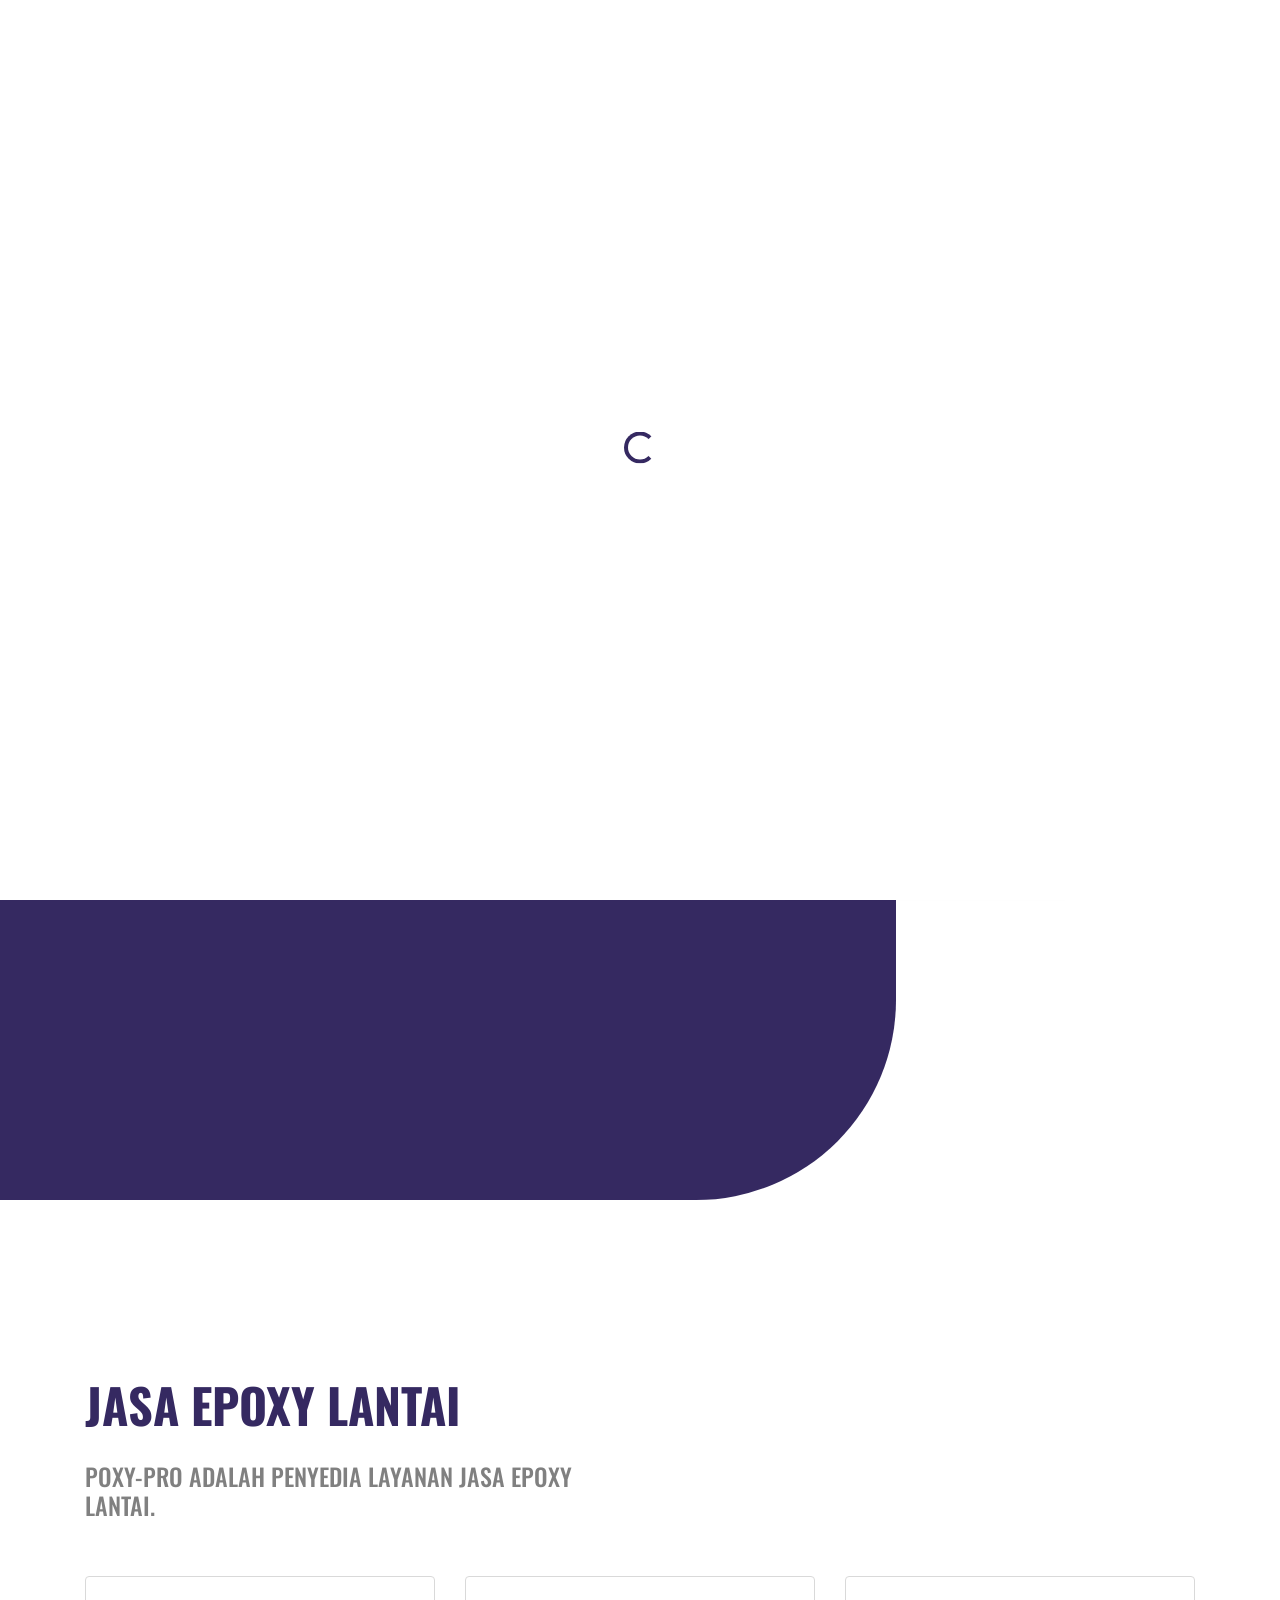
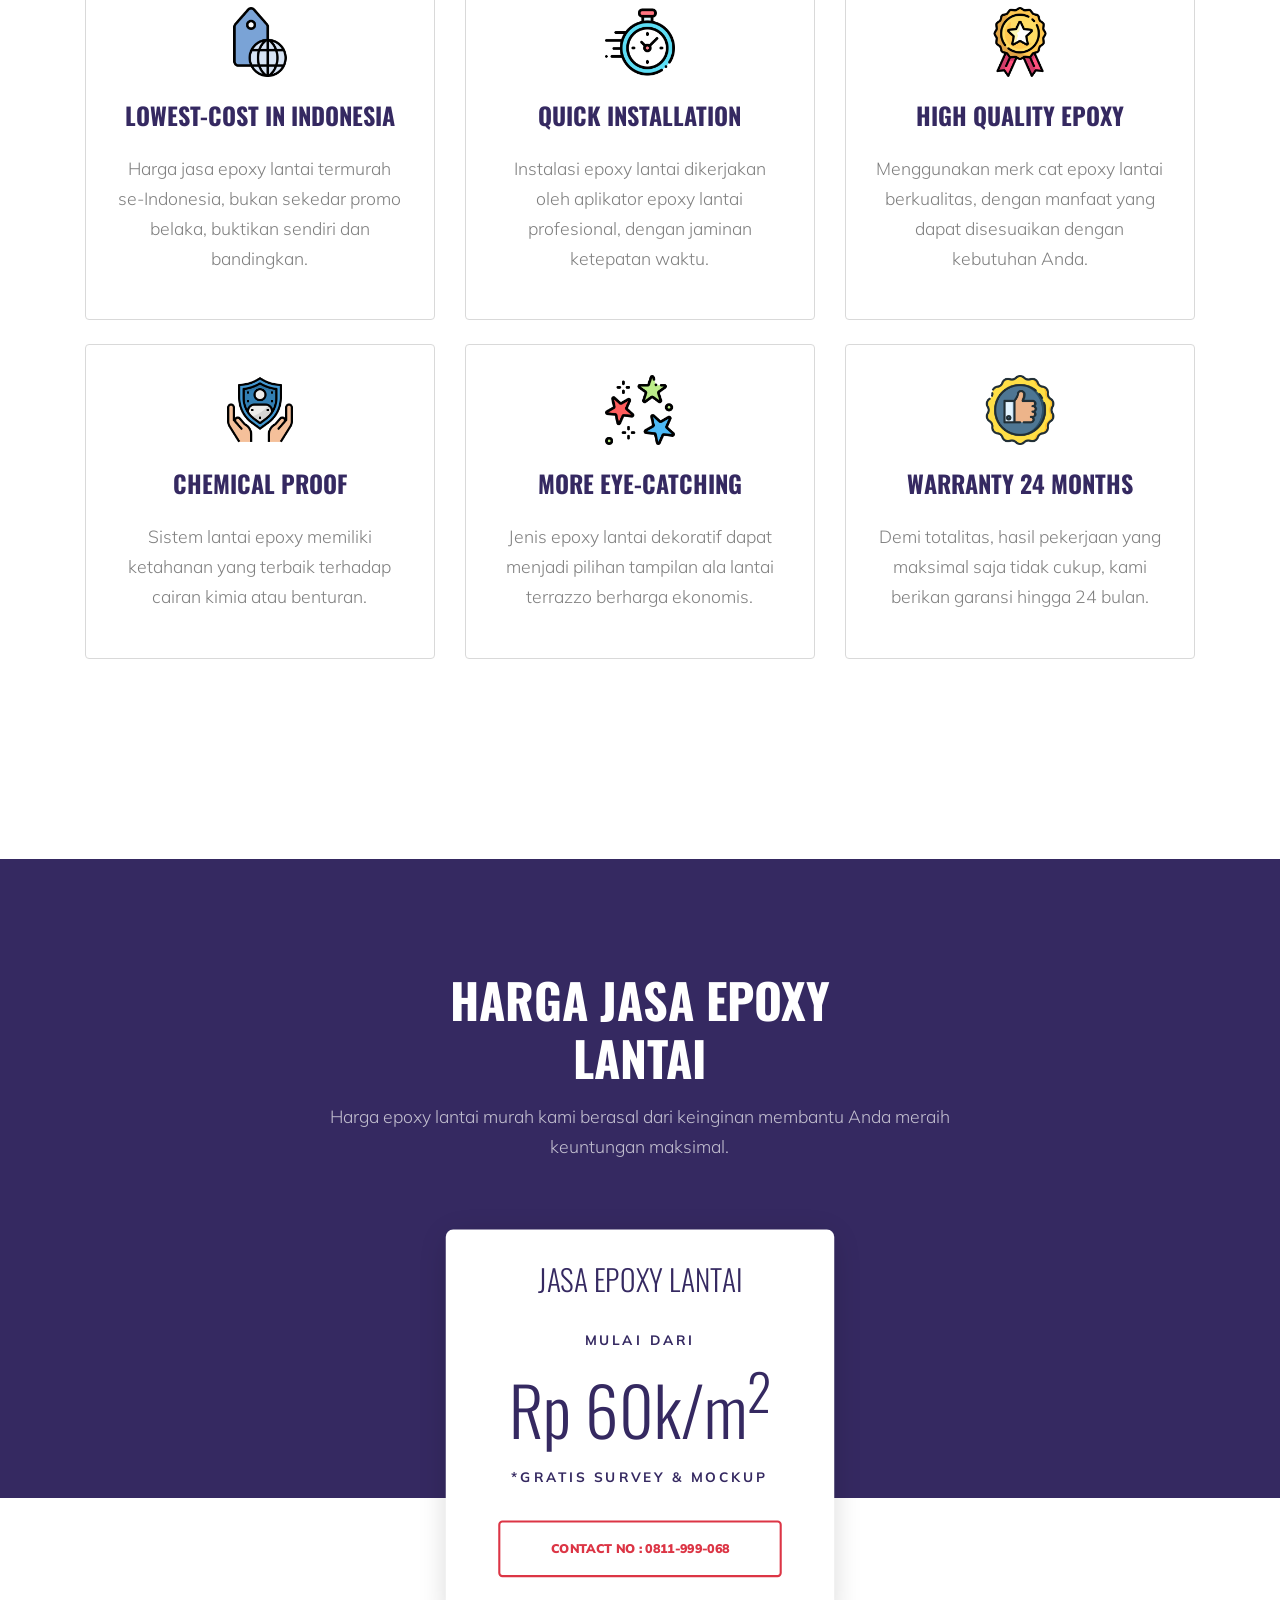
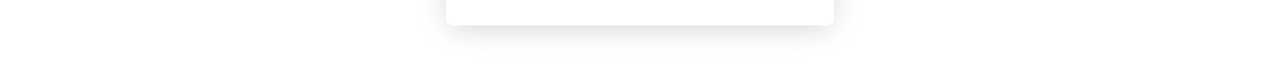
==== commit 567e4735: "edit landing page" ====
--- a/index.html
+++ b/index.html
@@ -545,7 +545,7 @@
         </div>
         <!-- PREMIUM -->
         <div class="col-lg-4">
-          <div class="pricing pricing-popular">
+          <div class="pricing pricing-popular mb-5">
             <h3>Jasa Epoxy Lantai</h3>
             <!-- <p class="description">Lorem ipsum dolor sit amet consectetur adipisicing elit.</p> -->
             <div class="price">
@@ -587,7 +587,7 @@
       </div>
     </div> -->
 
-    <div class="site-section" id="contact-section"  data-aos="fade">
+    <!-- <div class="site-section" id="contact-section"  data-aos="fade">
       <div class="container">
 
         <div class="row align-items-center">
@@ -601,7 +601,7 @@
           
             <form method="post">
               <div class="form-group row">
-                <div class="col-md-6 mb-4">
+                <div class="col-md-6">
                   <input type="text" class="form-control" placeholder="First name">
                 </div>
                 <div class="col-md-6">
@@ -677,18 +677,18 @@
         <div class="row pt-5 mt-5 text-center">
           <div class="col-md-12">
             <div class="border-top pt-5">
-              <p>
+              <p> -->
             <!-- Link back to Colorlib can't be removed. Template is licensed under CC BY 3.0. -->
-            Copyright &copy;<script>document.write(new Date().getFullYear());</script> All rights reserved | This template is made with <i class="icon-heart text-danger" aria-hidden="true"></i> by <a href="https://colorlib.com" target="_blank" >Colorlib</a>
+            <!-- Copyright &copy;<script>document.write(new Date().getFullYear());</script> All rights reserved | This template is made with <i class="icon-heart text-danger" aria-hidden="true"></i> by <a href="https://colorlib.com" target="_blank" >Colorlib</a> -->
             <!-- Link back to Colorlib can't be removed. Template is licensed under CC BY 3.0. -->
-            </p>
+            <!-- </p>
             
             </div>
           </div>
           
         </div>
       </div>
-    </footer>
+    </footer> -->
 
   
     
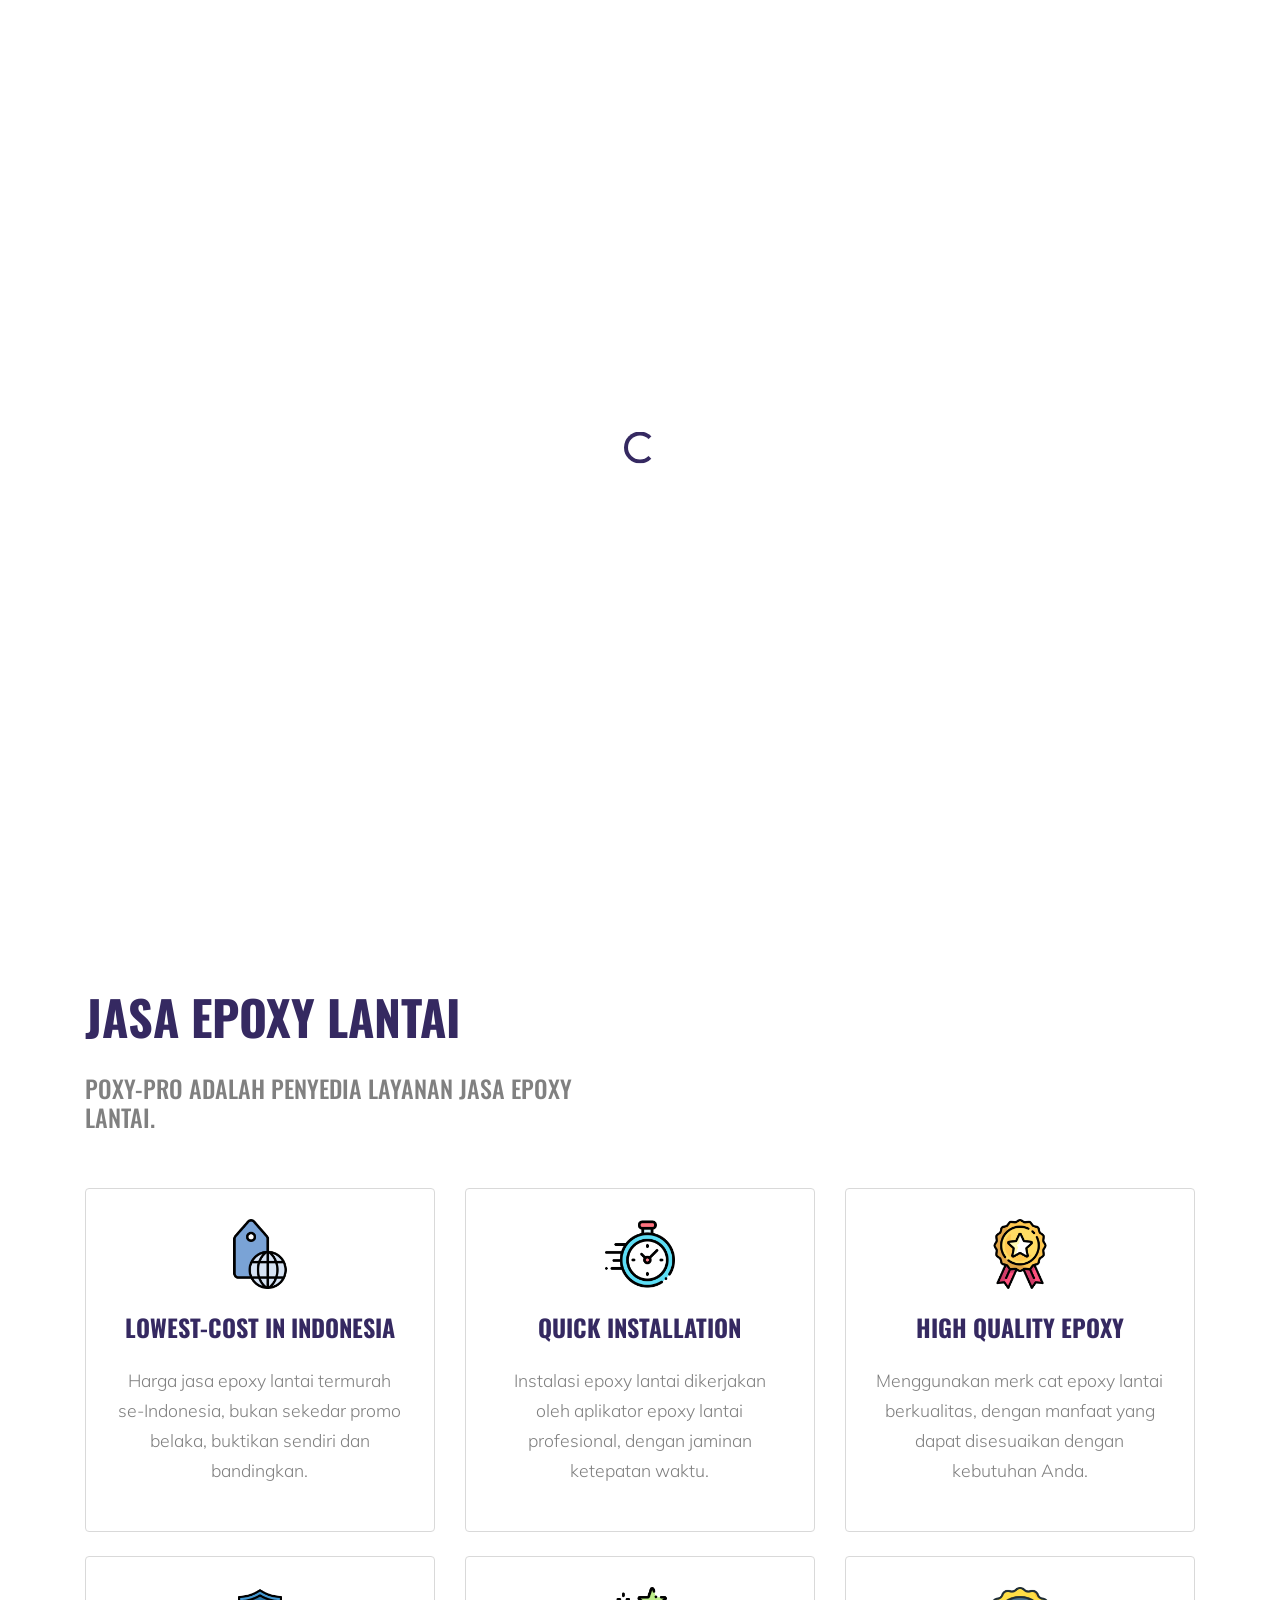
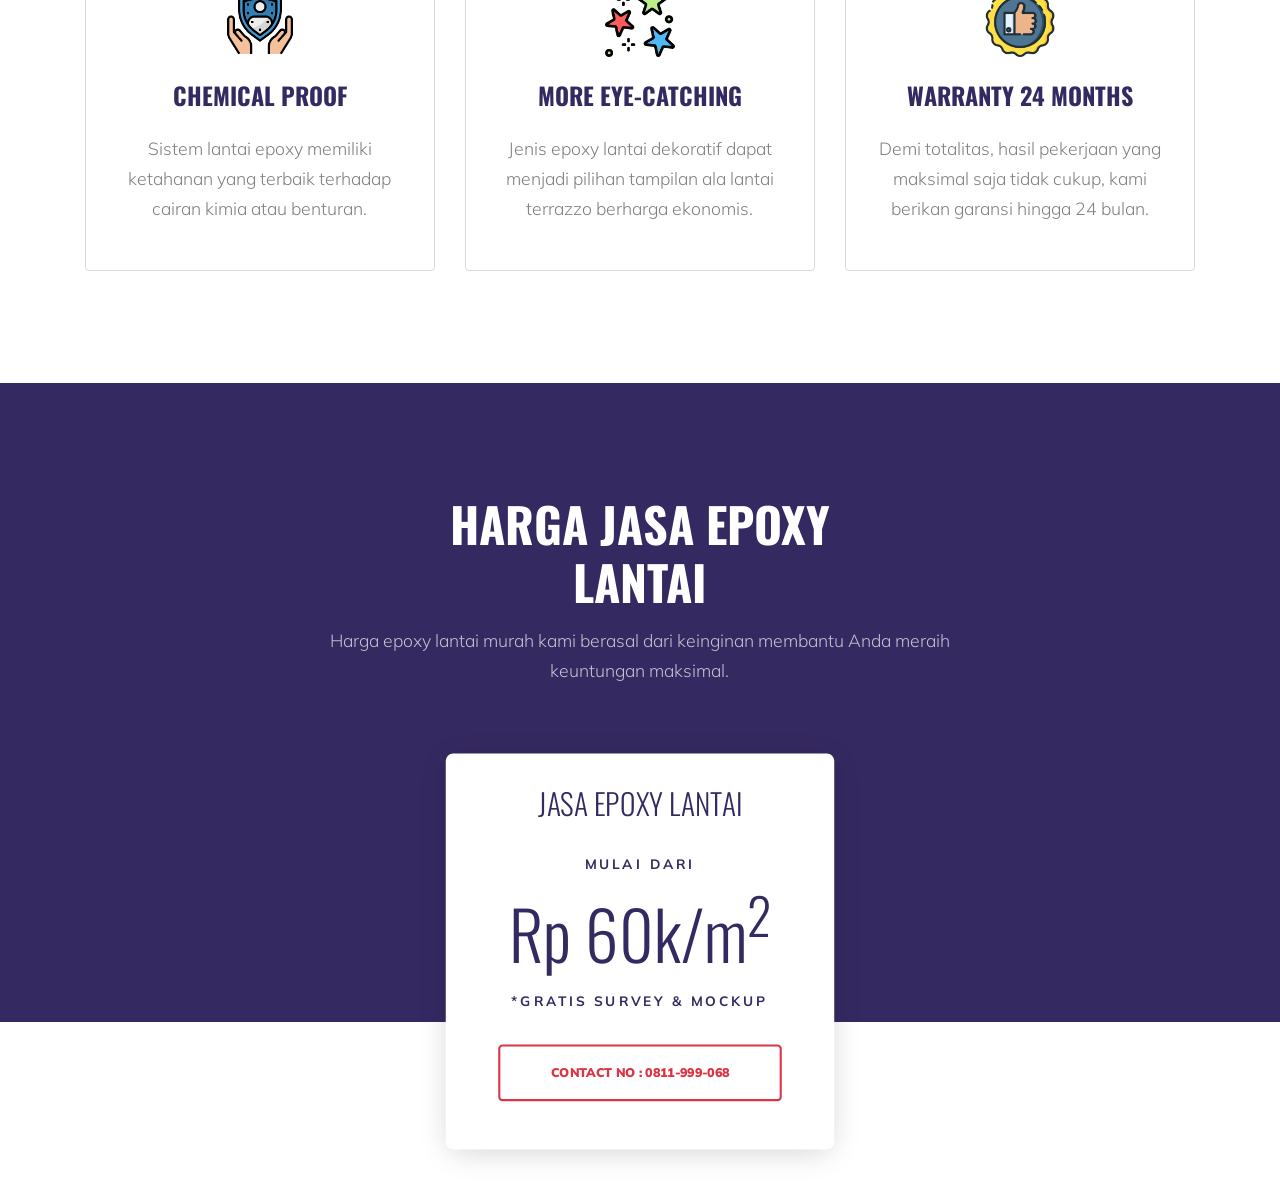
==== commit e3de3ebd: "edit css" ====
--- a/index.html
+++ b/index.html
@@ -4,6 +4,8 @@
     <title>Poxy-Pro</title>
     <meta charset="utf-8">
     <meta name="viewport" content="width=device-width, initial-scale=1, shrink-to-fit=no">
+    <!-- ICON -->
+    <link rel="icon" href="images/icon.png">
     <!-- FONT -->
     <link href="https://fonts.googleapis.com/css?family=Oswald:400,700|Muli:300,400,700,900" rel="stylesheet">
     <!-- STYLE -->
@@ -46,7 +48,12 @@
     <header class="site-navbar py-4 js-sticky-header site-navbar-target" role="banner">
       <div class="container-fluid">
         <div class="d-flex align-items-center">
-          <div class="site-logo"><a href="index.html" class="text-uppercase">Poxy-Pro</a></div>
+          <!-- LOGO || TITLE -->
+          <div class="site-logo">
+            <a href="index.html" class="text-uppercase">
+              <img src="./images/Poxy-Pro white.png" alt="logo-poxypro" width="100" height="50">
+            </a>
+          </div>
           <div>
             <nav class="site-navigation position-relative text-right" role="navigation">
               <ul class="site-menu main-menu js-clone-nav mr-auto d-none d-xl-block">
--- a/css/style.css
+++ b/css/style.css
@@ -10,47 +10,66 @@
   line-height: 1.7;
   color: gray;
   font-weight: 300;
-  font-size: 1.1rem; }
+  font-size: 1.1rem;
+}
 
 ::-moz-selection {
   background: #000;
-  color: #fff; }
+  color: #fff;
+}
 
 ::selection {
   background: #000;
-  color: #fff; }
+  color: #fff;
+}
 
 a {
-  -webkit-transition: .3s all ease;
-  -o-transition: .3s all ease;
-  transition: .3s all ease; }
-  a:hover {
-    text-decoration: none; }
-
-h1, h2, h3, h4, h5,
-.h1, .h2, .h3, .h4, .h5 {
+  -webkit-transition: 0.3s all ease;
+  -o-transition: 0.3s all ease;
+  transition: 0.3s all ease;
+}
+a:hover {
+  text-decoration: none;
+}
+
+h1,
+h2,
+h3,
+h4,
+h5,
+.h1,
+.h2,
+.h3,
+.h4,
+.h5 {
   font-family: "Oswald", sans-serif;
-  text-transform: uppercase; }
+  text-transform: uppercase;
+}
 
 .border-2 {
-  border-width: 2px; }
+  border-width: 2px;
+}
 
 .text-black {
-  color: #000 !important; }
+  color: #000 !important;
+}
 
 .bg-black {
-  background: #000 !important; }
+  background: #000 !important;
+}
 
 .color-black-opacity-5 {
-  color: rgba(0, 0, 0, 0.5); }
+  color: rgba(0, 0, 0, 0.5);
+}
 
 .color-white-opacity-5 {
-  color: rgba(255, 255, 255, 0.5); }
+  color: rgba(255, 255, 255, 0.5);
+}
 
 .site-wrap:before {
-  -webkit-transition: .3s all ease-in-out;
-  -o-transition: .3s all ease-in-out;
-  transition: .3s all ease-in-out;
+  -webkit-transition: 0.3s all ease-in-out;
+  -o-transition: 0.3s all ease-in-out;
+  transition: 0.3s all ease-in-out;
   background: rgba(0, 0, 0, 0.6);
   content: "";
   position: absolute;
@@ -60,186 +79,254 @@
   right: 0;
   bottom: 0;
   opacity: 0;
-  visibility: hidden; }
+  visibility: hidden;
+}
 
 .offcanvas-menu .site-wrap {
   height: 100%;
   width: 100%;
   z-index: 2;
-  overflow: hidden; }
-  .offcanvas-menu .site-wrap:before {
-    opacity: 1;
-    visibility: visible; }
+  overflow: hidden;
+}
+.offcanvas-menu .site-wrap:before {
+  opacity: 1;
+  visibility: visible;
+}
 
 .offcanvas-menu {
-  position: relative; }
-  .offcanvas-menu:after {
-    position: absolute;
-    content: "";
-    top: 0;
-    left: 0;
-    top: 0;
-    right: 0;
-    z-index: 21;
-    background: rgba(0, 0, 0, 0.2); }
+  position: relative;
+}
+.offcanvas-menu:after {
+  position: absolute;
+  content: "";
+  top: 0;
+  left: 0;
+  top: 0;
+  right: 0;
+  z-index: 21;
+  background: rgba(0, 0, 0, 0.2);
+}
 
 .btn {
   text-transform: uppercase;
   font-size: 12px;
-  font-weight: 900; }
-  .btn:hover, .btn:active, .btn:focus {
-    outline: none;
-    -webkit-box-shadow: none !important;
-    box-shadow: none !important; }
-  .btn.btn-black {
-    border-width: 2px;
-    border-color: #000;
-    background: #000;
-    color: #fff; }
-    .btn.btn-black:hover {
-      color: #000;
-      background-color: transparent; }
-    .btn.btn-black.btn-outline-black {
-      color: #000;
-      background-color: transparent; }
-      .btn.btn-black.btn-outline-black:hover {
-        border-color: #000;
-        background: #000;
-        color: #fff; }
-  .btn.btn-white {
-    border-width: 2px;
-    border-color: #fff;
-    background: #fff;
-    color: #000; }
-    .btn.btn-white:hover {
-      color: #fff;
-      background-color: transparent; }
-    .btn.btn-white.btn-outline-white {
-      color: #fff;
-      background-color: transparent; }
-      .btn.btn-white.btn-outline-white:hover {
-        border-color: #fff;
-        background: #fff;
-        color: #000; }
+  font-weight: 900;
+}
+.btn:hover,
+.btn:active,
+.btn:focus {
+  outline: none;
+  -webkit-box-shadow: none !important;
+  box-shadow: none !important;
+}
+.btn.btn-black {
+  border-width: 2px;
+  border-color: #000;
+  background: #000;
+  color: #fff;
+}
+.btn.btn-black:hover {
+  color: #000;
+  background-color: transparent;
+}
+.btn.btn-black.btn-outline-black {
+  color: #000;
+  background-color: transparent;
+}
+.btn.btn-black.btn-outline-black:hover {
+  border-color: #000;
+  background: #000;
+  color: #fff;
+}
+.btn.btn-white {
+  border-width: 2px;
+  border-color: #fff;
+  background: #fff;
+  color: #000;
+}
+.btn.btn-white:hover {
+  color: #fff;
+  background-color: transparent;
+}
+.btn.btn-white.btn-outline-white {
+  color: #fff;
+  background-color: transparent;
+}
+.btn.btn-white.btn-outline-white:hover {
+  border-color: #fff;
+  background: #fff;
+  color: #000;
+}
 
 .line-height-1 {
-  line-height: 1 !important; }
+  line-height: 1 !important;
+}
 
 .bg-black {
-  background: #000; }
+  background: #000;
+}
 
 .form-control {
   height: 55px;
   border-width: 2px;
-  font-family: "Muli", -apple-system, BlinkMacSystemFont, "Segoe UI", Roboto, "Helvetica Neue", Arial, "Noto Sans", sans-serif, "Apple Color Emoji", "Segoe UI Emoji", "Segoe UI Symbol", "Noto Color Emoji"; }
-  .form-control:active, .form-control:focus {
-    border-color: #352961; }
-  .form-control:hover, .form-control:active, .form-control:focus {
-    -webkit-box-shadow: none !important;
-    box-shadow: none !important; }
+  font-family: "Muli", -apple-system, BlinkMacSystemFont, "Segoe UI", Roboto,
+    "Helvetica Neue", Arial, "Noto Sans", sans-serif, "Apple Color Emoji",
+    "Segoe UI Emoji", "Segoe UI Symbol", "Noto Color Emoji";
+}
+.form-control:active,
+.form-control:focus {
+  border-color: #352961;
+}
+.form-control:hover,
+.form-control:active,
+.form-control:focus {
+  -webkit-box-shadow: none !important;
+  box-shadow: none !important;
+}
 
 .site-section {
-  padding: 2.5em 0; }
-  @media (min-width: 768px) {
-    .site-section {
-      padding: 5em 0; } }
-  .site-section.site-section-sm {
-    padding: 4em 0; }
+  padding: 2.5em 0;
+}
+@media (min-width: 768px) {
+  .site-section {
+    padding: 5em 0;
+  }
+}
+.site-section.site-section-sm {
+  padding: 4em 0;
+}
 
 .site-section-heading {
   padding-bottom: 20px;
   margin-bottom: 0px;
   position: relative;
-  font-size: 2.5rem; }
-  @media (min-width: 768px) {
-    .site-section-heading {
-      font-size: 3rem; } }
+  font-size: 2.5rem;
+}
+@media (min-width: 768px) {
+  .site-section-heading {
+    font-size: 3rem;
+  }
+}
 
 .site-footer {
   padding: 4em 0;
-  background: #333333; }
-  @media (min-width: 768px) {
-    .site-footer {
-      padding: 8em 0; } }
-  .site-footer .border-top {
-    border-top: 1px solid rgba(255, 255, 255, 0.1) !important; }
-  .site-footer p {
-    color: #737373; }
-  .site-footer h2, .site-footer h3, .site-footer h4, .site-footer h5 {
-    color: #000; }
-  .site-footer a {
-    color: #999999; }
-    .site-footer a:hover {
-      color: black; }
-  .site-footer ul li {
-    margin-bottom: 10px; }
-  .site-footer .footer-heading {
-    font-size: 16px;
-    color: #000;
-    text-transform: uppercase;
-    font-weight: 900; }
+  background: #333333;
+}
+@media (min-width: 768px) {
+  .site-footer {
+    padding: 8em 0;
+  }
+}
+.site-footer .border-top {
+  border-top: 1px solid rgba(255, 255, 255, 0.1) !important;
+}
+.site-footer p {
+  color: #737373;
+}
+.site-footer h2,
+.site-footer h3,
+.site-footer h4,
+.site-footer h5 {
+  color: #000;
+}
+.site-footer a {
+  color: #999999;
+}
+.site-footer a:hover {
+  color: black;
+}
+.site-footer ul li {
+  margin-bottom: 10px;
+}
+.site-footer .footer-heading {
+  font-size: 16px;
+  color: #000;
+  text-transform: uppercase;
+  font-weight: 900;
+}
 
 .bg-text-line {
   display: inline;
   background: #000;
   -webkit-box-shadow: 20px 0 0 #000, -20px 0 0 #000;
-  box-shadow: 20px 0 0 #000, -20px 0 0 #000; }
+  box-shadow: 20px 0 0 #000, -20px 0 0 #000;
+}
 
 .text-white-opacity-05 {
-  color: rgba(255, 255, 255, 0.5); }
+  color: rgba(255, 255, 255, 0.5);
+}
 
 .text-black-opacity-05 {
-  color: rgba(0, 0, 0, 0.5); }
+  color: rgba(0, 0, 0, 0.5);
+}
 
 .hover-bg-enlarge {
   overflow: hidden;
-  position: relative; }
-  @media (max-width: 991.98px) {
-    .hover-bg-enlarge {
-      height: auto !important; } }
-  .hover-bg-enlarge > div {
-    -webkit-transform: scale(1);
-    -ms-transform: scale(1);
-    transform: scale(1);
-    -webkit-transition: .8s all ease-in-out;
-    -o-transition: .8s all ease-in-out;
-    transition: .8s all ease-in-out; }
-  .hover-bg-enlarge:hover > div, .hover-bg-enlarge:focus > div, .hover-bg-enlarge:active > div {
-    -webkit-transform: scale(1.2);
-    -ms-transform: scale(1.2);
-    transform: scale(1.2); }
-  @media (max-width: 991.98px) {
-    .hover-bg-enlarge .bg-image-md-height {
-      height: 300px !important; } }
+  position: relative;
+}
+@media (max-width: 991.98px) {
+  .hover-bg-enlarge {
+    height: auto !important;
+  }
+}
+.hover-bg-enlarge > div {
+  -webkit-transform: scale(1);
+  -ms-transform: scale(1);
+  transform: scale(1);
+  -webkit-transition: 0.8s all ease-in-out;
+  -o-transition: 0.8s all ease-in-out;
+  transition: 0.8s all ease-in-out;
+}
+.hover-bg-enlarge:hover > div,
+.hover-bg-enlarge:focus > div,
+.hover-bg-enlarge:active > div {
+  -webkit-transform: scale(1.2);
+  -ms-transform: scale(1.2);
+  transform: scale(1.2);
+}
+@media (max-width: 991.98px) {
+  .hover-bg-enlarge .bg-image-md-height {
+    height: 300px !important;
+  }
+}
 
 .bg-image {
   background-size: cover;
   background-position: center center;
   background-repeat: no-repeat;
-  background-attachment: fixed; }
-  .bg-image.overlay {
-    position: relative; }
-    .bg-image.overlay:after {
-      position: absolute;
-      content: "";
-      top: 0;
-      left: 0;
-      right: 0;
-      bottom: 0;
-      z-index: 0;
-      width: 100%;
-      background: rgba(0, 0, 0, 0.7); }
-  .bg-image > .container {
-    position: relative;
-    z-index: 1; }
+  background-attachment: fixed;
+}
+.bg-image.overlay {
+  position: relative;
+}
+.bg-image.overlay:after {
+  position: absolute;
+  content: "";
+  top: 0;
+  left: 0;
+  right: 0;
+  bottom: 0;
+  z-index: 0;
+  width: 100%;
+  background: rgba(0, 0, 0, 0.7);
+}
+.bg-image > .container {
+  position: relative;
+  z-index: 1;
+}
 
 @media (max-width: 991.98px) {
   .img-md-fluid {
-    max-width: 100%; } }
+    max-width: 100%;
+  }
+}
 
 @media (max-width: 991.98px) {
-  .display-1, .display-3 {
-    font-size: 3rem; } }
+  .display-1,
+  .display-3 {
+    font-size: 3rem;
+  }
+}
 
 .play-single-big {
   width: 90px;
@@ -249,60 +336,76 @@
   color: #fff !important;
   border-radius: 50%;
   position: relative;
-  -webkit-transition: .3s all ease-in-out;
-  -o-transition: .3s all ease-in-out;
-  transition: .3s all ease-in-out; }
-  .play-single-big > span {
-    font-size: 50px;
-    position: absolute;
-    top: 50%;
-    left: 50%;
-    -webkit-transform: translate(-40%, -50%);
-    -ms-transform: translate(-40%, -50%);
-    transform: translate(-40%, -50%); }
-  .play-single-big:hover {
-    width: 120px;
-    height: 120px; }
+  -webkit-transition: 0.3s all ease-in-out;
+  -o-transition: 0.3s all ease-in-out;
+  transition: 0.3s all ease-in-out;
+}
+.play-single-big > span {
+  font-size: 50px;
+  position: absolute;
+  top: 50%;
+  left: 50%;
+  -webkit-transform: translate(-40%, -50%);
+  -ms-transform: translate(-40%, -50%);
+  transform: translate(-40%, -50%);
+}
+.play-single-big:hover {
+  width: 120px;
+  height: 120px;
+}
 
 .overlap-to-top {
-  margin-top: -150px; }
+  margin-top: -150px;
+}
 
 .ul-check {
-  margin-bottom: 50px; }
-  .ul-check li {
-    position: relative;
-    padding-left: 35px;
-    margin-bottom: 15px;
-    line-height: 1.5; }
-    .ul-check li:before {
-      left: 0;
-      font-size: 20px;
-      top: -.3rem;
-      font-family: "icomoon";
-      content: "\e5ca";
-      position: absolute; }
-  .ul-check.white li:before {
-    color: #fff; }
-  .ul-check.success li:before {
-    color: #28a745; }
-  .ul-check.primary li:before {
-    color: #352961; }
-
-.select-wrap, .wrap-icon {
-  position: relative; }
-  .select-wrap .icon, .wrap-icon .icon {
-    position: absolute;
-    right: 10px;
-    top: 50%;
-    -webkit-transform: translateY(-50%);
-    -ms-transform: translateY(-50%);
-    transform: translateY(-50%);
-    font-size: 22px; }
-  .select-wrap select, .wrap-icon select {
-    -webkit-appearance: none;
-    -moz-appearance: none;
-    appearance: none;
-    width: 100%; }
+  margin-bottom: 50px;
+}
+.ul-check li {
+  position: relative;
+  padding-left: 35px;
+  margin-bottom: 15px;
+  line-height: 1.5;
+}
+.ul-check li:before {
+  left: 0;
+  font-size: 20px;
+  top: -0.3rem;
+  font-family: "icomoon";
+  content: "\e5ca";
+  position: absolute;
+}
+.ul-check.white li:before {
+  color: #fff;
+}
+.ul-check.success li:before {
+  color: #28a745;
+}
+.ul-check.primary li:before {
+  color: #352961;
+}
+
+.select-wrap,
+.wrap-icon {
+  position: relative;
+}
+.select-wrap .icon,
+.wrap-icon .icon {
+  position: absolute;
+  right: 10px;
+  top: 50%;
+  -webkit-transform: translateY(-50%);
+  -ms-transform: translateY(-50%);
+  transform: translateY(-50%);
+  font-size: 22px;
+}
+.select-wrap select,
+.wrap-icon select {
+  -webkit-appearance: none;
+  -moz-appearance: none;
+  appearance: none;
+  width: 100%;
+}
 
 /* Navbar */
 .site-logo {
@@ -310,153 +413,250 @@
   font-weight: 900;
   font-size: 1.3rem;
   font-family: "Oswald", sans-serif;
-  letter-spacing: .2rem; }
-  .site-logo a {
-    color: #fff; }
+  letter-spacing: 0.2rem;
+}
+.site-logo a {
+  color: #fff;
+}
 
 .site-navbar {
   margin-bottom: 0px;
   z-index: 1999;
   position: absolute;
-  width: 100%; }
+  width: 100%;
+}
+.site-navbar .container-fluid {
+  padding-left: 7rem;
+  padding-right: 7rem;
+}
+@media (max-width: 1199.98px) {
   .site-navbar .container-fluid {
-    padding-left: 7rem;
-    padding-right: 7rem; }
-    @media (max-width: 1199.98px) {
-      .site-navbar .container-fluid {
-        padding-left: 15px;
-        padding-right: 15px; } }
-  .site-navbar .site-navigation .site-menu {
-    margin-bottom: 0; }
-    .site-navbar .site-navigation .site-menu .active {
-      color: #352961;
-      display: inline-block;
-      padding: 5px 20px; }
-    .site-navbar .site-navigation .site-menu .cta a:before, .site-navbar .site-navigation .site-menu .cta a:after {
-      display: none; }
-    .site-navbar .site-navigation .site-menu a {
-      text-decoration: none !important;
-      display: inline-block; }
-    .site-navbar .site-navigation .site-menu > li {
-      display: inline-block; }
-      .site-navbar .site-navigation .site-menu > li > a {
-        padding: 5px 20px;
-        color: #fff;
-        display: inline-block;
-        text-decoration: none !important; }
-        .site-navbar .site-navigation .site-menu > li > a:hover {
-          color: #fff; }
-    .site-navbar .site-navigation .site-menu .has-children {
-      position: relative; }
-      .site-navbar .site-navigation .site-menu .has-children > a {
-        position: relative;
-        padding-right: 20px; }
-        .site-navbar .site-navigation .site-menu .has-children > a:before {
-          position: absolute;
-          content: "\e313";
-          font-size: 16px;
-          top: 50%;
-          right: 0;
-          -webkit-transform: translateY(-50%);
-          -ms-transform: translateY(-50%);
-          transform: translateY(-50%);
-          font-family: 'icomoon'; }
-      .site-navbar .site-navigation .site-menu .has-children .dropdown {
-        visibility: hidden;
-        opacity: 0;
-        top: 100%;
-        position: absolute;
-        text-align: left;
-        border-top: 2px solid #352961;
-        -webkit-box-shadow: 0 2px 10px -2px rgba(0, 0, 0, 0.1);
-        box-shadow: 0 2px 10px -2px rgba(0, 0, 0, 0.1);
-        padding: 0px 0;
-        margin-top: 20px;
-        margin-left: 0px;
-        background: #fff;
-        -webkit-transition: 0.2s 0s;
-        -o-transition: 0.2s 0s;
-        transition: 0.2s 0s; }
-        .site-navbar .site-navigation .site-menu .has-children .dropdown.arrow-top {
-          position: absolute; }
-          .site-navbar .site-navigation .site-menu .has-children .dropdown.arrow-top:before {
-            bottom: 100%;
-            left: 20%;
-            border: solid transparent;
-            content: " ";
-            height: 0;
-            width: 0;
-            position: absolute;
-            pointer-events: none; }
-          .site-navbar .site-navigation .site-menu .has-children .dropdown.arrow-top:before {
-            border-color: rgba(136, 183, 213, 0);
-            border-bottom-color: #fff;
-            border-width: 10px;
-            margin-left: -10px; }
-        .site-navbar .site-navigation .site-menu .has-children .dropdown a {
-          text-transform: none;
-          letter-spacing: normal;
-          -webkit-transition: 0s all;
-          -o-transition: 0s all;
-          transition: 0s all;
-          color: #343a40; }
-        .site-navbar .site-navigation .site-menu .has-children .dropdown .active > a {
-          color: #352961 !important; }
-        .site-navbar .site-navigation .site-menu .has-children .dropdown > li {
-          list-style: none;
-          padding: 0;
-          margin: 0;
-          min-width: 200px; }
-          .site-navbar .site-navigation .site-menu .has-children .dropdown > li > a {
-            padding: 9px 20px;
-            display: block; }
-            .site-navbar .site-navigation .site-menu .has-children .dropdown > li > a:hover {
-              background: #ebeef0;
-              color: #212529; }
-          .site-navbar .site-navigation .site-menu .has-children .dropdown > li.has-children > a:before {
-            content: "\e315";
-            right: 20px; }
-          .site-navbar .site-navigation .site-menu .has-children .dropdown > li.has-children > .dropdown, .site-navbar .site-navigation .site-menu .has-children .dropdown > li.has-children > ul {
-            left: 100%;
-            top: 0; }
-          .site-navbar .site-navigation .site-menu .has-children .dropdown > li.has-children:hover > a, .site-navbar .site-navigation .site-menu .has-children .dropdown > li.has-children:active > a, .site-navbar .site-navigation .site-menu .has-children .dropdown > li.has-children:focus > a {
-            background: #ebeef0;
-            color: #212529; }
-      .site-navbar .site-navigation .site-menu .has-children:hover > a, .site-navbar .site-navigation .site-menu .has-children:focus > a, .site-navbar .site-navigation .site-menu .has-children:active > a {
-        color: #352961; }
-      .site-navbar .site-navigation .site-menu .has-children:hover, .site-navbar .site-navigation .site-menu .has-children:focus, .site-navbar .site-navigation .site-menu .has-children:active {
-        cursor: pointer; }
-        .site-navbar .site-navigation .site-menu .has-children:hover > .dropdown, .site-navbar .site-navigation .site-menu .has-children:focus > .dropdown, .site-navbar .site-navigation .site-menu .has-children:active > .dropdown {
-          -webkit-transition-delay: 0s;
-          -o-transition-delay: 0s;
-          transition-delay: 0s;
-          margin-top: 0px;
-          visibility: visible;
-          opacity: 1; }
-    .site-navbar .site-navigation .site-menu.site-menu-dark > li > a {
-      color: black;
-      position: relative; }
-      .site-navbar .site-navigation .site-menu.site-menu-dark > li > a:after {
-        height: 2px;
-        background: #000;
-        content: "";
-        position: absolute;
-        bottom: 0;
-        left: 20px;
-        right: 20px;
-        -webkit-transform: scale(0);
-        -ms-transform: scale(0);
-        transform: scale(0);
-        -webkit-transition: .3s all ease;
-        -o-transition: .3s all ease;
-        transition: .3s all ease; }
-      .site-navbar .site-navigation .site-menu.site-menu-dark > li > a:hover, .site-navbar .site-navigation .site-menu.site-menu-dark > li > a.active {
-        color: #352961;
-        position: relative; }
-        .site-navbar .site-navigation .site-menu.site-menu-dark > li > a:hover:after, .site-navbar .site-navigation .site-menu.site-menu-dark > li > a.active:after {
-          -webkit-transform: scale(1);
-          -ms-transform: scale(1);
-          transform: scale(1); }
+    padding-left: 15px;
+    padding-right: 15px;
+  }
+}
+.site-navbar .site-navigation .site-menu {
+  margin-bottom: 0;
+}
+.site-navbar .site-navigation .site-menu .active {
+  color: #352961;
+  display: inline-block;
+  padding: 5px 20px;
+}
+.site-navbar .site-navigation .site-menu .cta a:before,
+.site-navbar .site-navigation .site-menu .cta a:after {
+  display: none;
+}
+.site-navbar .site-navigation .site-menu a {
+  text-decoration: none !important;
+  display: inline-block;
+}
+.site-navbar .site-navigation .site-menu > li {
+  display: inline-block;
+}
+.site-navbar .site-navigation .site-menu > li > a {
+  padding: 5px 20px;
+  color: #fff;
+  display: inline-block;
+  text-decoration: none !important;
+}
+.site-navbar .site-navigation .site-menu > li > a:hover {
+  color: #fff;
+}
+.site-navbar .site-navigation .site-menu .has-children {
+  position: relative;
+}
+.site-navbar .site-navigation .site-menu .has-children > a {
+  position: relative;
+  padding-right: 20px;
+}
+.site-navbar .site-navigation .site-menu .has-children > a:before {
+  position: absolute;
+  content: "\e313";
+  font-size: 16px;
+  top: 50%;
+  right: 0;
+  -webkit-transform: translateY(-50%);
+  -ms-transform: translateY(-50%);
+  transform: translateY(-50%);
+  font-family: "icomoon";
+}
+.site-navbar .site-navigation .site-menu .has-children .dropdown {
+  visibility: hidden;
+  opacity: 0;
+  top: 100%;
+  position: absolute;
+  text-align: left;
+  border-top: 2px solid #352961;
+  -webkit-box-shadow: 0 2px 10px -2px rgba(0, 0, 0, 0.1);
+  box-shadow: 0 2px 10px -2px rgba(0, 0, 0, 0.1);
+  padding: 0px 0;
+  margin-top: 20px;
+  margin-left: 0px;
+  background: #fff;
+  -webkit-transition: 0.2s 0s;
+  -o-transition: 0.2s 0s;
+  transition: 0.2s 0s;
+}
+.site-navbar .site-navigation .site-menu .has-children .dropdown.arrow-top {
+  position: absolute;
+}
+.site-navbar
+  .site-navigation
+  .site-menu
+  .has-children
+  .dropdown.arrow-top:before {
+  bottom: 100%;
+  left: 20%;
+  border: solid transparent;
+  content: " ";
+  height: 0;
+  width: 0;
+  position: absolute;
+  pointer-events: none;
+}
+.site-navbar
+  .site-navigation
+  .site-menu
+  .has-children
+  .dropdown.arrow-top:before {
+  border-color: rgba(136, 183, 213, 0);
+  border-bottom-color: #fff;
+  border-width: 10px;
+  margin-left: -10px;
+}
+.site-navbar .site-navigation .site-menu .has-children .dropdown a {
+  text-transform: none;
+  letter-spacing: normal;
+  -webkit-transition: 0s all;
+  -o-transition: 0s all;
+  transition: 0s all;
+  color: #343a40;
+}
+.site-navbar .site-navigation .site-menu .has-children .dropdown .active > a {
+  color: #352961 !important;
+}
+.site-navbar .site-navigation .site-menu .has-children .dropdown > li {
+  list-style: none;
+  padding: 0;
+  margin: 0;
+  min-width: 200px;
+}
+.site-navbar .site-navigation .site-menu .has-children .dropdown > li > a {
+  padding: 9px 20px;
+  display: block;
+}
+.site-navbar
+  .site-navigation
+  .site-menu
+  .has-children
+  .dropdown
+  > li
+  > a:hover {
+  background: #ebeef0;
+  color: #212529;
+}
+.site-navbar
+  .site-navigation
+  .site-menu
+  .has-children
+  .dropdown
+  > li.has-children
+  > a:before {
+  content: "\e315";
+  right: 20px;
+}
+.site-navbar
+  .site-navigation
+  .site-menu
+  .has-children
+  .dropdown
+  > li.has-children
+  > .dropdown,
+.site-navbar
+  .site-navigation
+  .site-menu
+  .has-children
+  .dropdown
+  > li.has-children
+  > ul {
+  left: 100%;
+  top: 0;
+}
+.site-navbar
+  .site-navigation
+  .site-menu
+  .has-children
+  .dropdown
+  > li.has-children:hover
+  > a,
+.site-navbar
+  .site-navigation
+  .site-menu
+  .has-children
+  .dropdown
+  > li.has-children:active
+  > a,
+.site-navbar
+  .site-navigation
+  .site-menu
+  .has-children
+  .dropdown
+  > li.has-children:focus
+  > a {
+  background: #ebeef0;
+  color: #212529;
+}
+.site-navbar .site-navigation .site-menu .has-children:hover > a,
+.site-navbar .site-navigation .site-menu .has-children:focus > a,
+.site-navbar .site-navigation .site-menu .has-children:active > a {
+  color: #352961;
+}
+.site-navbar .site-navigation .site-menu .has-children:hover,
+.site-navbar .site-navigation .site-menu .has-children:focus,
+.site-navbar .site-navigation .site-menu .has-children:active {
+  cursor: pointer;
+}
+.site-navbar .site-navigation .site-menu .has-children:hover > .dropdown,
+.site-navbar .site-navigation .site-menu .has-children:focus > .dropdown,
+.site-navbar .site-navigation .site-menu .has-children:active > .dropdown {
+  -webkit-transition-delay: 0s;
+  -o-transition-delay: 0s;
+  transition-delay: 0s;
+  margin-top: 0px;
+  visibility: visible;
+  opacity: 1;
+}
+.site-navbar .site-navigation .site-menu.site-menu-dark > li > a {
+  color: black;
+  position: relative;
+}
+.site-navbar .site-navigation .site-menu.site-menu-dark > li > a:after {
+  height: 2px;
+  background: #000;
+  content: "";
+  position: absolute;
+  bottom: 0;
+  left: 20px;
+  right: 20px;
+  -webkit-transform: scale(0);
+  -ms-transform: scale(0);
+  transform: scale(0);
+  -webkit-transition: 0.3s all ease;
+  -o-transition: 0.3s all ease;
+  transition: 0.3s all ease;
+}
+.site-navbar .site-navigation .site-menu.site-menu-dark > li > a:hover,
+.site-navbar .site-navigation .site-menu.site-menu-dark > li > a.active {
+  color: #352961;
+  position: relative;
+}
+.site-navbar .site-navigation .site-menu.site-menu-dark > li > a:hover:after,
+.site-navbar .site-navigation .site-menu.site-menu-dark > li > a.active:after {
+  -webkit-transform: scale(1);
+  -ms-transform: scale(1);
+  transform: scale(1);
+}
 
 .site-mobile-menu {
   width: 300px;
@@ -471,428 +671,539 @@
   transform: translateX(110%);
   -webkit-box-shadow: -10px 0 20px -10px rgba(0, 0, 0, 0.1);
   box-shadow: -10px 0 20px -10px rgba(0, 0, 0, 0.1);
-  -webkit-transition: .3s all ease-in-out;
-  -o-transition: .3s all ease-in-out;
-  transition: .3s all ease-in-out; }
-  .offcanvas-menu .site-mobile-menu {
-    -webkit-transform: translateX(0%);
-    -ms-transform: translateX(0%);
-    transform: translateX(0%); }
-  .site-mobile-menu .site-mobile-menu-header {
-    width: 100%;
-    float: left;
-    padding-left: 20px;
-    padding-right: 20px; }
-    .site-mobile-menu .site-mobile-menu-header .site-mobile-menu-close {
-      float: right;
-      margin-top: 8px; }
-      .site-mobile-menu .site-mobile-menu-header .site-mobile-menu-close span {
-        font-size: 30px;
-        display: inline-block;
-        padding-left: 10px;
-        padding-right: 0px;
-        line-height: 1;
-        cursor: pointer;
-        -webkit-transition: .3s all ease;
-        -o-transition: .3s all ease;
-        transition: .3s all ease; }
-        .site-mobile-menu .site-mobile-menu-header .site-mobile-menu-close span:hover {
-          color: #dee2e6; }
-    .site-mobile-menu .site-mobile-menu-header .site-mobile-menu-logo {
-      float: left;
-      margin-top: 10px;
-      margin-left: 0px; }
-      .site-mobile-menu .site-mobile-menu-header .site-mobile-menu-logo a {
-        display: inline-block;
-        text-transform: uppercase; }
-        .site-mobile-menu .site-mobile-menu-header .site-mobile-menu-logo a img {
-          max-width: 70px; }
-        .site-mobile-menu .site-mobile-menu-header .site-mobile-menu-logo a:hover {
-          text-decoration: none; }
-  .site-mobile-menu .site-mobile-menu-body {
-    overflow-y: scroll;
-    -webkit-overflow-scrolling: touch;
-    position: relative;
-    padding: 0 20px 20px 20px;
-    height: calc(100vh - 52px);
-    padding-bottom: 150px; }
-  .site-mobile-menu .site-nav-wrap {
-    padding: 0;
-    margin: 0;
-    list-style: none;
-    position: relative; }
-    .site-mobile-menu .site-nav-wrap a {
-      padding: 10px 20px;
-      display: block;
-      position: relative;
-      color: #212529; }
-      .site-mobile-menu .site-nav-wrap a:hover {
-        color: #352961; }
-    .site-mobile-menu .site-nav-wrap li {
-      position: relative;
-      display: block; }
-      .site-mobile-menu .site-nav-wrap li .active {
-        color: #dc3545; }
-    .site-mobile-menu .site-nav-wrap .arrow-collapse {
-      position: absolute;
-      right: 0px;
-      top: 10px;
-      z-index: 20;
-      width: 36px;
-      height: 36px;
-      text-align: center;
-      cursor: pointer;
-      border-radius: 50%; }
-      .site-mobile-menu .site-nav-wrap .arrow-collapse:hover {
-        background: #f8f9fa; }
-      .site-mobile-menu .site-nav-wrap .arrow-collapse:before {
-        font-size: 12px;
-        z-index: 20;
-        font-family: "icomoon";
-        content: "\f078";
-        position: absolute;
-        top: 50%;
-        left: 50%;
-        -webkit-transform: translate(-50%, -50%) rotate(-180deg);
-        -ms-transform: translate(-50%, -50%) rotate(-180deg);
-        transform: translate(-50%, -50%) rotate(-180deg);
-        -webkit-transition: .3s all ease;
-        -o-transition: .3s all ease;
-        transition: .3s all ease; }
-      .site-mobile-menu .site-nav-wrap .arrow-collapse.collapsed:before {
-        -webkit-transform: translate(-50%, -50%);
-        -ms-transform: translate(-50%, -50%);
-        transform: translate(-50%, -50%); }
-    .site-mobile-menu .site-nav-wrap > li {
-      display: block;
-      position: relative;
-      float: left;
-      width: 100%; }
-      .site-mobile-menu .site-nav-wrap > li > a {
-        padding-left: 20px;
-        font-size: 20px; }
-      .site-mobile-menu .site-nav-wrap > li > ul {
-        padding: 0;
-        margin: 0;
-        list-style: none; }
-        .site-mobile-menu .site-nav-wrap > li > ul > li {
-          display: block; }
-          .site-mobile-menu .site-nav-wrap > li > ul > li > a {
-            padding-left: 40px;
-            font-size: 16px; }
-          .site-mobile-menu .site-nav-wrap > li > ul > li > ul {
-            padding: 0;
-            margin: 0; }
-            .site-mobile-menu .site-nav-wrap > li > ul > li > ul > li {
-              display: block; }
-              .site-mobile-menu .site-nav-wrap > li > ul > li > ul > li > a {
-                font-size: 16px;
-                padding-left: 60px; }
-    .site-mobile-menu .site-nav-wrap[data-class="social"] {
-      float: left;
-      width: 100%;
-      margin-top: 30px;
-      padding-bottom: 5em; }
-      .site-mobile-menu .site-nav-wrap[data-class="social"] > li {
-        width: auto; }
-        .site-mobile-menu .site-nav-wrap[data-class="social"] > li:first-child a {
-          padding-left: 15px !important; }
+  -webkit-transition: 0.3s all ease-in-out;
+  -o-transition: 0.3s all ease-in-out;
+  transition: 0.3s all ease-in-out;
+}
+.offcanvas-menu .site-mobile-menu {
+  -webkit-transform: translateX(0%);
+  -ms-transform: translateX(0%);
+  transform: translateX(0%);
+}
+.site-mobile-menu .site-mobile-menu-header {
+  width: 100%;
+  float: left;
+  padding-left: 20px;
+  padding-right: 20px;
+}
+.site-mobile-menu .site-mobile-menu-header .site-mobile-menu-close {
+  float: right;
+  margin-top: 8px;
+}
+.site-mobile-menu .site-mobile-menu-header .site-mobile-menu-close span {
+  font-size: 30px;
+  display: inline-block;
+  padding-left: 10px;
+  padding-right: 0px;
+  line-height: 1;
+  cursor: pointer;
+  -webkit-transition: 0.3s all ease;
+  -o-transition: 0.3s all ease;
+  transition: 0.3s all ease;
+}
+.site-mobile-menu .site-mobile-menu-header .site-mobile-menu-close span:hover {
+  color: #dee2e6;
+}
+.site-mobile-menu .site-mobile-menu-header .site-mobile-menu-logo {
+  float: left;
+  margin-top: 10px;
+  margin-left: 0px;
+}
+.site-mobile-menu .site-mobile-menu-header .site-mobile-menu-logo a {
+  display: inline-block;
+  text-transform: uppercase;
+}
+.site-mobile-menu .site-mobile-menu-header .site-mobile-menu-logo a img {
+  max-width: 70px;
+}
+.site-mobile-menu .site-mobile-menu-header .site-mobile-menu-logo a:hover {
+  text-decoration: none;
+}
+.site-mobile-menu .site-mobile-menu-body {
+  overflow-y: scroll;
+  -webkit-overflow-scrolling: touch;
+  position: relative;
+  padding: 0 20px 20px 20px;
+  height: calc(100vh - 52px);
+  padding-bottom: 150px;
+}
+.site-mobile-menu .site-nav-wrap {
+  padding: 0;
+  margin: 0;
+  list-style: none;
+  position: relative;
+}
+.site-mobile-menu .site-nav-wrap a {
+  padding: 10px 20px;
+  display: block;
+  position: relative;
+  color: #212529;
+}
+.site-mobile-menu .site-nav-wrap a:hover {
+  color: #352961;
+}
+.site-mobile-menu .site-nav-wrap li {
+  position: relative;
+  display: block;
+}
+.site-mobile-menu .site-nav-wrap li .active {
+  color: #dc3545;
+}
+.site-mobile-menu .site-nav-wrap .arrow-collapse {
+  position: absolute;
+  right: 0px;
+  top: 10px;
+  z-index: 20;
+  width: 36px;
+  height: 36px;
+  text-align: center;
+  cursor: pointer;
+  border-radius: 50%;
+}
+.site-mobile-menu .site-nav-wrap .arrow-collapse:hover {
+  background: #f8f9fa;
+}
+.site-mobile-menu .site-nav-wrap .arrow-collapse:before {
+  font-size: 12px;
+  z-index: 20;
+  font-family: "icomoon";
+  content: "\f078";
+  position: absolute;
+  top: 50%;
+  left: 50%;
+  -webkit-transform: translate(-50%, -50%) rotate(-180deg);
+  -ms-transform: translate(-50%, -50%) rotate(-180deg);
+  transform: translate(-50%, -50%) rotate(-180deg);
+  -webkit-transition: 0.3s all ease;
+  -o-transition: 0.3s all ease;
+  transition: 0.3s all ease;
+}
+.site-mobile-menu .site-nav-wrap .arrow-collapse.collapsed:before {
+  -webkit-transform: translate(-50%, -50%);
+  -ms-transform: translate(-50%, -50%);
+  transform: translate(-50%, -50%);
+}
+.site-mobile-menu .site-nav-wrap > li {
+  display: block;
+  position: relative;
+  float: left;
+  width: 100%;
+}
+.site-mobile-menu .site-nav-wrap > li > a {
+  padding-left: 20px;
+  font-size: 20px;
+}
+.site-mobile-menu .site-nav-wrap > li > ul {
+  padding: 0;
+  margin: 0;
+  list-style: none;
+}
+.site-mobile-menu .site-nav-wrap > li > ul > li {
+  display: block;
+}
+.site-mobile-menu .site-nav-wrap > li > ul > li > a {
+  padding-left: 40px;
+  font-size: 16px;
+}
+.site-mobile-menu .site-nav-wrap > li > ul > li > ul {
+  padding: 0;
+  margin: 0;
+}
+.site-mobile-menu .site-nav-wrap > li > ul > li > ul > li {
+  display: block;
+}
+.site-mobile-menu .site-nav-wrap > li > ul > li > ul > li > a {
+  font-size: 16px;
+  padding-left: 60px;
+}
+.site-mobile-menu .site-nav-wrap[data-class="social"] {
+  float: left;
+  width: 100%;
+  margin-top: 30px;
+  padding-bottom: 5em;
+}
+.site-mobile-menu .site-nav-wrap[data-class="social"] > li {
+  width: auto;
+}
+.site-mobile-menu .site-nav-wrap[data-class="social"] > li:first-child a {
+  padding-left: 15px !important;
+}
 
 .sticky-wrapper {
   position: absolute;
   z-index: 100;
-  width: 100%; }
-  .sticky-wrapper + .site-blocks-cover {
-    margin-top: 96px; }
+  width: 100%;
+}
+.sticky-wrapper + .site-blocks-cover {
+  margin-top: 96px;
+}
+.sticky-wrapper .site-menu-toggle {
+  color: #000;
+}
+@media (max-width: 991.98px) {
   .sticky-wrapper .site-menu-toggle {
-    color: #000; }
-    @media (max-width: 991.98px) {
-      .sticky-wrapper .site-menu-toggle {
-        color: #fff; } }
-  .sticky-wrapper .site-navbar {
-    -webkit-transition: .3s all ease;
-    -o-transition: .3s all ease;
-    transition: .3s all ease; }
-    .sticky-wrapper .site-navbar .site-menu > li {
-      display: inline-block; }
-      .sticky-wrapper .site-navbar .site-menu > li > a {
-        position: relative; }
-        .sticky-wrapper .site-navbar .site-menu > li > a:after {
-          height: 2px;
-          background: #fff;
-          content: "";
-          position: absolute;
-          bottom: 0;
-          left: 20px;
-          right: 20px;
-          -webkit-transform: scale(0);
-          -ms-transform: scale(0);
-          transform: scale(0);
-          -webkit-transition: .3s all ease;
-          -o-transition: .3s all ease;
-          transition: .3s all ease; }
-        .sticky-wrapper .site-navbar .site-menu > li > a:hover, .sticky-wrapper .site-navbar .site-menu > li > a.active {
-          color: #fff;
-          position: relative; }
-          .sticky-wrapper .site-navbar .site-menu > li > a:hover:after, .sticky-wrapper .site-navbar .site-menu > li > a.active:after {
-            -webkit-transform: scale(1);
-            -ms-transform: scale(1);
-            transform: scale(1); }
-  .sticky-wrapper.is-sticky .site-menu-toggle {
-    color: #000; }
-  .sticky-wrapper.is-sticky .site-navbar {
-    -webkit-box-shadow: 4px 0 20px -5px rgba(0, 0, 0, 0.2);
-    box-shadow: 4px 0 20px -5px rgba(0, 0, 0, 0.2);
-    background: #fff; }
-    .sticky-wrapper.is-sticky .site-navbar .site-logo a {
-      color: #000; }
-    .sticky-wrapper.is-sticky .site-navbar .site-menu > li {
-      display: inline-block; }
-      .sticky-wrapper.is-sticky .site-navbar .site-menu > li > a {
-        position: relative;
-        color: #000; }
-        .sticky-wrapper.is-sticky .site-navbar .site-menu > li > a:after {
-          height: 2px;
-          background: #352961;
-          content: "";
-          position: absolute;
-          bottom: 0;
-          left: 20px;
-          right: 20px;
-          -webkit-transform: scale(0);
-          -ms-transform: scale(0);
-          transform: scale(0);
-          -webkit-transition: .3s all ease;
-          -o-transition: .3s all ease;
-          transition: .3s all ease; }
-        .sticky-wrapper.is-sticky .site-navbar .site-menu > li > a:hover, .sticky-wrapper.is-sticky .site-navbar .site-menu > li > a.active {
-          color: #352961;
-          position: relative; }
-          .sticky-wrapper.is-sticky .site-navbar .site-menu > li > a:hover:after, .sticky-wrapper.is-sticky .site-navbar .site-menu > li > a.active:after {
-            -webkit-transform: scale(1);
-            -ms-transform: scale(1);
-            transform: scale(1); }
-  .sticky-wrapper .shrink {
-    padding-top: 10px !important;
-    padding-bottom: 10px !important; }
+    color: #fff;
+  }
+}
+.sticky-wrapper .site-navbar {
+  -webkit-transition: 0.3s all ease;
+  -o-transition: 0.3s all ease;
+  transition: 0.3s all ease;
+}
+.sticky-wrapper .site-navbar .site-menu > li {
+  display: inline-block;
+}
+.sticky-wrapper .site-navbar .site-menu > li > a {
+  position: relative;
+}
+.sticky-wrapper .site-navbar .site-menu > li > a:after {
+  height: 2px;
+  background: #fff;
+  content: "";
+  position: absolute;
+  bottom: 0;
+  left: 20px;
+  right: 20px;
+  -webkit-transform: scale(0);
+  -ms-transform: scale(0);
+  transform: scale(0);
+  -webkit-transition: 0.3s all ease;
+  -o-transition: 0.3s all ease;
+  transition: 0.3s all ease;
+}
+.sticky-wrapper .site-navbar .site-menu > li > a:hover,
+.sticky-wrapper .site-navbar .site-menu > li > a.active {
+  color: #fff;
+  position: relative;
+}
+.sticky-wrapper .site-navbar .site-menu > li > a:hover:after,
+.sticky-wrapper .site-navbar .site-menu > li > a.active:after {
+  -webkit-transform: scale(1);
+  -ms-transform: scale(1);
+  transform: scale(1);
+}
+.sticky-wrapper.is-sticky .site-menu-toggle {
+  color: #000;
+}
+.sticky-wrapper.is-sticky .site-navbar {
+  -webkit-box-shadow: 4px 0 20px -5px rgba(0, 0, 0, 0.2);
+  box-shadow: 4px 0 20px -5px rgba(0, 0, 0, 0.2);
+  background: #352961;
+}
+.sticky-wrapper.is-sticky .site-navbar .site-logo a {
+  color: #000;
+}
+.sticky-wrapper.is-sticky .site-navbar .site-menu > li {
+  display: inline-block;
+}
+.sticky-wrapper.is-sticky .site-navbar .site-menu > li > a {
+  position: relative;
+  color: #000;
+}
+.sticky-wrapper.is-sticky .site-navbar .site-menu > li > a:after {
+  height: 2px;
+  background: #352961;
+  content: "";
+  position: absolute;
+  bottom: 0;
+  left: 20px;
+  right: 20px;
+  -webkit-transform: scale(0);
+  -ms-transform: scale(0);
+  transform: scale(0);
+  -webkit-transition: 0.3s all ease;
+  -o-transition: 0.3s all ease;
+  transition: 0.3s all ease;
+}
+.sticky-wrapper.is-sticky .site-navbar .site-menu > li > a:hover,
+.sticky-wrapper.is-sticky .site-navbar .site-menu > li > a.active {
+  color: #352961;
+  position: relative;
+}
+.sticky-wrapper.is-sticky .site-navbar .site-menu > li > a:hover:after,
+.sticky-wrapper.is-sticky .site-navbar .site-menu > li > a.active:after {
+  -webkit-transform: scale(1);
+  -ms-transform: scale(1);
+  transform: scale(1);
+}
+.sticky-wrapper .shrink {
+  padding-top: 10px !important;
+  padding-bottom: 10px !important;
+}
 
 /* Blocks */
 .gradient-bg {
   background: #8186d5;
   background: -moz-linear-gradient(-45deg, #8186d5 0%, #494ca2 100%);
-  background: -webkit-gradient(left top, right bottom, color-stop(0%, #8186d5), color-stop(100%, #494ca2));
+  background: -webkit-gradient(
+    left top,
+    right bottom,
+    color-stop(0%, #8186d5),
+    color-stop(100%, #494ca2)
+  );
   background: -webkit-linear-gradient(-45deg, #8186d5 0%, #494ca2 100%);
   background: -o-linear-gradient(-45deg, #8186d5 0%, #494ca2 100%);
   background: -ms-linear-gradient(-45deg, #8186d5 0%, #494ca2 100%);
   background: -webkit-linear-gradient(315deg, #8186d5 0%, #494ca2 100%);
   background: -o-linear-gradient(315deg, #8186d5 0%, #494ca2 100%);
   background: linear-gradient(135deg, #8186d5 0%, #494ca2 100%);
-  filter: progid:DXImageTransform.Microsoft.gradient( startColorstr='#8186d5', endColorstr='#494ca2', GradientType=1 ); }
+  filter: progid:DXImageTransform.Microsoft.gradient( startColorstr='#8186d5', endColorstr='#494ca2', GradientType=1 );
+}
 
 .intro-section {
-  position: relative; }
-  .intro-section, .intro-section .container .row {
-    height: 100vh;
-    min-height: 1200px; }
+  position: relative;
+}
+.intro-section,
+.intro-section .container .row {
+  height: 100vh;
+  min-height: 700px;
+}
+.intro-section:before {
+  content: "";
+  position: absolute;
+  height: 100%;
+  width: 70%;
+  background: #352961;
+  border-bottom-right-radius: 200px;
+}
+@media (max-width: 991.98px) {
   .intro-section:before {
-    content: "";
-    position: absolute;
-    height: 100%;
-    width: 70%;
-    background: #352961;
-    border-bottom-right-radius: 200px; }
-    @media (max-width: 991.98px) {
-      .intro-section:before {
-        width: 100%; } }
-  .intro-section h1 {
-    font-size: 3rem;
-    font-weight: 900;
-    color: #fff; }
+    width: 100%;
+  }
+}
+.intro-section h1 {
+  font-size: 3rem;
+  font-weight: 900;
+  color: #fff;
+}
+.intro-section p {
+  color: rgba(255, 255, 255, 0.5);
+  font-size: 1.1rem;
+  max-width: 400px;
+}
+@media (max-width: 991.98px) {
   .intro-section p {
-    color: rgba(255, 255, 255, 0.5);
-    font-size: 1.1rem;
-    max-width: 400px; }
-    @media (max-width: 991.98px) {
-      .intro-section p {
-        min-width: 100%; } }
-  .intro-section .btn {
-    border-width: 2px; }
+    min-width: 100%;
+  }
+}
+.intro-section .btn {
+  border-width: 2px;
+}
 
 .site-section {
-  padding: 10em 0; }
-  @media (max-width: 991.98px) {
-    .site-section {
-      padding: 4em 0; } }
+  padding: 5em 0;
+}
+@media (max-width: 991.98px) {
+  .site-section {
+    padding: 4em 0;
+  }
+}
 
 .cta a span {
   border-color: #352961;
-  padding: 10px 20px; }
+  padding: 10px 20px;
+}
 
 .cta a:hover span {
   background: #007bff;
-  color: #fff; }
+  color: #fff;
+}
 
 .cta a.active {
-  border-bottom: none; }
-  .cta a.active > span {
-    background-color: #007bff;
-    color: #fff; }
+  border-bottom: none;
+}
+.cta a.active > span {
+  background-color: #007bff;
+  color: #fff;
+}
 
 .bg-light {
-  background: #f1f3f8 !important; }
+  background: #f1f3f8 !important;
+}
 
 .section-sub-title {
   color: #352961;
   text-transform: uppercase;
-  font-size: .7rem;
+  font-size: 0.7rem;
   font-weight: 900;
   display: block;
-  margin-bottom: 1.5rem; }
+  margin-bottom: 1.5rem;
+}
 
 .section-title {
   font-size: 3rem;
   color: #352961;
   margin-bottom: 1.8rem;
   font-weight: 900;
-  max-width: 450px; }
-  @media (max-width: 991.98px) {
-    .section-title {
-      font-size: 2.5rem; } }
+  max-width: 450px;
+}
+@media (max-width: 991.98px) {
+  .section-title {
+    font-size: 2.5rem;
+  }
+}
 
 .counter .icon-wrap {
-  margin-right: 1.5rem; }
-  .counter .icon-wrap > span {
-    position: relative;
-    top: -.2em;
-    font-size: 2rem; }
+  margin-right: 1.5rem;
+}
+.counter .icon-wrap > span {
+  position: relative;
+  top: -0.2em;
+  font-size: 2rem;
+}
 
 .counter .counter-text strong {
-  line-height: .5;
+  line-height: 0.5;
   font-size: 3.5rem;
   display: block;
   font-weight: 700;
   color: #000;
-  margin-bottom: 1rem; }
+  margin-bottom: 1rem;
+}
 
 .counter .counter-text span {
   font-size: 1rem;
-  line-height: 1; }
+  line-height: 1;
+}
 
 .image-absolute-box {
-  position: relative; }
+  position: relative;
+}
+.image-absolute-box .box {
+  position: absolute;
+  background: #352961;
+  padding: 30px;
+  max-width: 300px;
+  bottom: -20%;
+  right: -20%;
+}
+@media (max-width: 991.98px) {
   .image-absolute-box .box {
-    position: absolute;
-    background: #352961;
-    padding: 30px;
-    max-width: 300px;
-    bottom: -20%;
-    right: -20%; }
-    @media (max-width: 991.98px) {
-      .image-absolute-box .box {
-        top: auto;
-        right: auto;
-        position: relative;
-        width: 100%;
-        max-width: 100%; } }
-    .image-absolute-box .box .icon-wrap {
-      color: #fff;
-      margin-bottom: 1.5rem; }
-      .image-absolute-box .box .icon-wrap span {
-        font-size: 2rem; }
-    .image-absolute-box .box h3 {
-      font-size: 1.2rem;
-      color: #fff;
-      margin-bottom: 1.5rem; }
-    .image-absolute-box .box p {
-      color: rgba(255, 255, 255, 0.55); }
+    top: auto;
+    right: auto;
+    position: relative;
+    width: 100%;
+    max-width: 100%;
+  }
+}
+.image-absolute-box .box .icon-wrap {
+  color: #fff;
+  margin-bottom: 1.5rem;
+}
+.image-absolute-box .box .icon-wrap span {
+  font-size: 2rem;
+}
+.image-absolute-box .box h3 {
+  font-size: 1.2rem;
+  color: #fff;
+  margin-bottom: 1.5rem;
+}
+.image-absolute-box .box p {
+  color: rgba(255, 255, 255, 0.55);
+}
 
 .section-1 {
-  margin-top: 10rem; }
+  margin-top: 10rem;
+}
 
 .work-thumb {
   position: relative;
   display: block;
   cursor: pointer;
-  -webkit-transition: .2s all ease-in-out;
-  -o-transition: .2s all ease-in-out;
-  transition: .2s all ease-in-out; }
-  .work-thumb:after {
-    position: absolute;
-    top: 0;
-    left: 0;
-    right: 0;
-    bottom: 0;
-    content: "";
-    background: rgba(53, 41, 97, 0.8);
-    z-index: 1;
-    opacity: 0;
-    visibility: hidden;
-    -webkit-transition: .3s all ease;
-    -o-transition: .3s all ease;
-    transition: .3s all ease; }
-  .work-thumb .work-text {
-    position: absolute;
-    text-align: center;
-    top: 50%;
-    left: 50%;
-    z-index: 2;
-    opacity: 0;
-    visibility: hidden;
-    -webkit-transform: translate(-50%, -50%);
-    -ms-transform: translate(-50%, -50%);
-    transform: translate(-50%, -50%);
-    -webkit-transition: .3s all ease;
-    -o-transition: .3s all ease;
-    transition: .3s all ease;
-    margin-top: 20px; }
-    .work-thumb .work-text h3 {
-      font-size: 1.5rem;
-      font-weight: 900;
-      color: #fff;
-      margin: 0;
-      padding: 0; }
-    .work-thumb .work-text .category {
-      font-size: .8rem;
-      color: rgba(255, 255, 255, 0.7);
-      text-transform: uppercase; }
-  .work-thumb:hover {
-    z-index: 3;
-    -webkit-transform: scale(1.03);
-    -ms-transform: scale(1.03);
-    transform: scale(1.03); }
-    .work-thumb:hover:after {
-      opacity: .9;
-      visibility: visible; }
-    .work-thumb:hover .work-text {
-      -webkit-transition-delay: .2s;
-      -o-transition-delay: .2s;
-      transition-delay: .2s;
-      opacity: 1;
-      visibility: visible;
-      margin-top: 0px; }
+  -webkit-transition: 0.2s all ease-in-out;
+  -o-transition: 0.2s all ease-in-out;
+  transition: 0.2s all ease-in-out;
+}
+.work-thumb:after {
+  position: absolute;
+  top: 0;
+  left: 0;
+  right: 0;
+  bottom: 0;
+  content: "";
+  background: rgba(53, 41, 97, 0.8);
+  z-index: 1;
+  opacity: 0;
+  visibility: hidden;
+  -webkit-transition: 0.3s all ease;
+  -o-transition: 0.3s all ease;
+  transition: 0.3s all ease;
+}
+.work-thumb .work-text {
+  position: absolute;
+  text-align: center;
+  top: 50%;
+  left: 50%;
+  z-index: 2;
+  opacity: 0;
+  visibility: hidden;
+  -webkit-transform: translate(-50%, -50%);
+  -ms-transform: translate(-50%, -50%);
+  transform: translate(-50%, -50%);
+  -webkit-transition: 0.3s all ease;
+  -o-transition: 0.3s all ease;
+  transition: 0.3s all ease;
+  margin-top: 20px;
+}
+.work-thumb .work-text h3 {
+  font-size: 1.5rem;
+  font-weight: 900;
+  color: #fff;
+  margin: 0;
+  padding: 0;
+}
+.work-thumb .work-text .category {
+  font-size: 0.8rem;
+  color: rgba(255, 255, 255, 0.7);
+  text-transform: uppercase;
+}
+.work-thumb:hover {
+  z-index: 3;
+  -webkit-transform: scale(1.03);
+  -ms-transform: scale(1.03);
+  transform: scale(1.03);
+}
+.work-thumb:hover:after {
+  opacity: 0.9;
+  visibility: visible;
+}
+.work-thumb:hover .work-text {
+  -webkit-transition-delay: 0.2s;
+  -o-transition-delay: 0.2s;
+  transition-delay: 0.2s;
+  opacity: 1;
+  visibility: visible;
+  margin-top: 0px;
+}
 
 .nonloop-block-13 .owl-nav {
-  display: none; }
+  display: none;
+}
 
 .nonloop-block-13 .owl-dots {
   margin-top: 30px;
   width: 100%;
-  text-align: center; }
-  .nonloop-block-13 .owl-dots .owl-dot {
-    display: inline-block;
-    margin: 5px; }
-    .nonloop-block-13 .owl-dots .owl-dot span {
-      display: inline-block;
-      width: 10px;
-      height: 10px;
-      border-radius: 50%;
-      background-color: #e6e6e6; }
-    .nonloop-block-13 .owl-dots .owl-dot.active span {
-      background-color: #352961; }
+  text-align: center;
+}
+.nonloop-block-13 .owl-dots .owl-dot {
+  display: inline-block;
+  margin: 5px;
+}
+.nonloop-block-13 .owl-dots .owl-dot span {
+  display: inline-block;
+  width: 10px;
+  height: 10px;
+  border-radius: 50%;
+  background-color: #e6e6e6;
+}
+.nonloop-block-13 .owl-dots .owl-dot.active span {
+  background-color: #352961;
+}
 
 .nonloop-block-13 .owl-stage {
   padding-top: 3rem;
-  padding-bottom: 3rem; }
+  padding-bottom: 3rem;
+}
 
 .nonloop-block-13 .owl-item {
   position: relative;
@@ -902,50 +1213,63 @@
   transform: scale(1);
   -webkit-transition: 0.1s all cubic-bezier(0.17, 0.67, 0.86, 0.2);
   -o-transition: 0.1s all cubic-bezier(0.17, 0.67, 0.86, 0.2);
-  transition: 0.1s all cubic-bezier(0.17, 0.67, 0.86, 0.2); }
-  .nonloop-block-13 .owl-item:hover {
-    z-index: 3;
-    -webkit-transform: scale(1.07);
-    -ms-transform: scale(1.07);
-    transform: scale(1.07); }
+  transition: 0.1s all cubic-bezier(0.17, 0.67, 0.86, 0.2);
+}
+.nonloop-block-13 .owl-item:hover {
+  z-index: 3;
+  -webkit-transform: scale(1.07);
+  -ms-transform: scale(1.07);
+  transform: scale(1.07);
+}
 
 .nonloop-block-14 .owl-nav {
-  display: none; }
+  display: none;
+}
 
 .nonloop-block-14 .owl-dots {
   margin-top: 30px;
   width: 100%;
-  text-align: center; }
-  .nonloop-block-14 .owl-dots .owl-dot {
-    display: inline-block;
-    margin: 5px; }
-    .nonloop-block-14 .owl-dots .owl-dot span {
-      display: inline-block;
-      width: 10px;
-      height: 10px;
-      border-radius: 50%;
-      background-color: #ccc; }
-    .nonloop-block-14 .owl-dots .owl-dot.active span {
-      background-color: #352961; }
+  text-align: center;
+}
+.nonloop-block-14 .owl-dots .owl-dot {
+  display: inline-block;
+  margin: 5px;
+}
+.nonloop-block-14 .owl-dots .owl-dot span {
+  display: inline-block;
+  width: 10px;
+  height: 10px;
+  border-radius: 50%;
+  background-color: #ccc;
+}
+.nonloop-block-14 .owl-dots .owl-dot.active span {
+  background-color: #352961;
+}
 
 .footer-section {
-  padding: 7em 0; }
-  .footer-section p {
-    font-size: 1rem; }
-  .footer-section h3 {
-    font-size: .9rem;
-    letter-spacing: .1rem;
-    text-transform: uppercase;
-    color: #000;
-    margin-bottom: 1.5rem;
-    font-weight: 900; }
-  .footer-section .footer-links li {
-    margin-bottom: 10px; }
-
-.process, .service {
-  position: relative;
-}
-.process.number, .service.number {
+  padding: 7em 0;
+}
+.footer-section p {
+  font-size: 1rem;
+}
+.footer-section h3 {
+  font-size: 0.9rem;
+  letter-spacing: 0.1rem;
+  text-transform: uppercase;
+  color: #000;
+  margin-bottom: 1.5rem;
+  font-weight: 900;
+}
+.footer-section .footer-links li {
+  margin-bottom: 10px;
+}
+
+.process,
+.service {
+  position: relative;
+}
+.process.number,
+.service.number {
   position: absolute;
   top: 50px;
   left: -30px;
@@ -955,7 +1279,8 @@
   color: whitesmoke;
   font-weight: 900;
 }
-.process h3, .service h3 {
+.process h3,
+.service h3 {
   font-size: 1.5rem;
   color: #352961;
   font-weight: 700;
@@ -964,7 +1289,8 @@
 .process {
   text-align: center;
   padding: 30px;
-  border: 1px solid #d9d9d9; }
+  border: 1px solid #d9d9d9;
+}
 
 .service {
   padding: 4rem;
@@ -975,72 +1301,88 @@
   top: 0;
   -webkit-transition: 0.3s all cubic-bezier(0.17, 0.67, 0.52, 0.94);
   -o-transition: 0.3s all cubic-bezier(0.17, 0.67, 0.52, 0.94);
-  transition: 0.3s all cubic-bezier(0.17, 0.67, 0.52, 0.94); }
-  @media (max-width: 991.98px) {
-    .service {
-      padding: 2rem; } }
-  .service .custom-icon-wrap {
-    width: 80px;
-    height: 80px;
-    display: block;
-    border-radius: 50%;
-    background-color: #fafafa;
-    position: relative;
-    margin-bottom: 1.5rem;
-    -webkit-transition: 0.2s all cubic-bezier(0.17, 0.67, 0.52, 0.94);
-    -o-transition: 0.2s all cubic-bezier(0.17, 0.67, 0.52, 0.94);
-    transition: 0.2s all cubic-bezier(0.17, 0.67, 0.52, 0.94);
-    top: 0; }
-    .service .custom-icon-wrap > span {
-      font-size: 1.8rem;
-      position: absolute;
-      display: inline-block;
-      top: 50%;
-      left: 50%;
-      color: #dc3545;
-      -webkit-transform: translate(-50%, -50%);
-      -ms-transform: translate(-50%, -50%);
-      transform: translate(-50%, -50%); }
-  .service:before, .service:after {
-    position: absolute;
-    content: "";
-    height: 7px;
-    background: #352961;
-    top: 0;
-    left: 0;
-    width: 100%;
-    -webkit-transition: 0.3s all cubic-bezier(0.17, 0.67, 0.52, 0.94);
-    -o-transition: 0.3s all cubic-bezier(0.17, 0.67, 0.52, 0.94);
-    transition: 0.3s all cubic-bezier(0.17, 0.67, 0.52, 0.94); }
-  .service:before {
-    z-index: 1; }
-  .service:after {
-    background: #dc3545;
-    width: 0;
-    z-index: 2; }
-  .service:hover {
-    top: -10px;
-    -webkit-box-shadow: 0 4px 30px -5px rgba(0, 0, 0, 0.2);
-    box-shadow: 0 4px 30px -5px rgba(0, 0, 0, 0.2); }
-    .service:hover:after {
-      width: 100%; }
-    .service:hover .custom-icon-wrap {
-      background: rgba(220, 53, 69, 0.1);
-      top: -10px; }
+  transition: 0.3s all cubic-bezier(0.17, 0.67, 0.52, 0.94);
+}
+@media (max-width: 991.98px) {
+  .service {
+    padding: 2rem;
+  }
+}
+.service .custom-icon-wrap {
+  width: 80px;
+  height: 80px;
+  display: block;
+  border-radius: 50%;
+  background-color: #fafafa;
+  position: relative;
+  margin-bottom: 1.5rem;
+  -webkit-transition: 0.2s all cubic-bezier(0.17, 0.67, 0.52, 0.94);
+  -o-transition: 0.2s all cubic-bezier(0.17, 0.67, 0.52, 0.94);
+  transition: 0.2s all cubic-bezier(0.17, 0.67, 0.52, 0.94);
+  top: 0;
+}
+.service .custom-icon-wrap > span {
+  font-size: 1.8rem;
+  position: absolute;
+  display: inline-block;
+  top: 50%;
+  left: 50%;
+  color: #dc3545;
+  -webkit-transform: translate(-50%, -50%);
+  -ms-transform: translate(-50%, -50%);
+  transform: translate(-50%, -50%);
+}
+.service:before,
+.service:after {
+  position: absolute;
+  content: "";
+  height: 7px;
+  background: #352961;
+  top: 0;
+  left: 0;
+  width: 100%;
+  -webkit-transition: 0.3s all cubic-bezier(0.17, 0.67, 0.52, 0.94);
+  -o-transition: 0.3s all cubic-bezier(0.17, 0.67, 0.52, 0.94);
+  transition: 0.3s all cubic-bezier(0.17, 0.67, 0.52, 0.94);
+}
+.service:before {
+  z-index: 1;
+}
+.service:after {
+  background: #dc3545;
+  width: 0;
+  z-index: 2;
+}
+.service:hover {
+  top: -10px;
+  -webkit-box-shadow: 0 4px 30px -5px rgba(0, 0, 0, 0.2);
+  box-shadow: 0 4px 30px -5px rgba(0, 0, 0, 0.2);
+}
+.service:hover:after {
+  width: 100%;
+}
+.service:hover .custom-icon-wrap {
+  background: rgba(220, 53, 69, 0.1);
+  top: -10px;
+}
 
 .nonloop-block-14 .owl-stage {
   padding-top: 2rem;
-  padding-bottom: 2rem; }
+  padding-bottom: 2rem;
+}
 
 .custom-owl-carousel .slide-one-item-alt {
   border-top-left-radius: 200px;
   overflow: hidden;
   -webkit-box-shadow: 0 30px 100px -20px rgba(0, 0, 0, 0.4);
-  box-shadow: 0 30px 100px -20px rgba(0, 0, 0, 0.4); }
+  box-shadow: 0 30px 100px -20px rgba(0, 0, 0, 0.4);
+}
 
 @media (max-width: 991.98px) {
   .custom-owl-carousel .col-lg-5 {
-    margin-top: 40%; } }
+    margin-top: 40%;
+  }
+}
 
 .custom-owl-carousel .owl-custom-direction {
   position: absolute;
@@ -1049,59 +1391,74 @@
   left: 50%;
   -webkit-transform: translateX(-50%);
   -ms-transform: translateX(-50%);
-  transform: translateX(-50%); }
-  .custom-owl-carousel .owl-custom-direction a {
-    z-index: 1;
-    display: inline-block;
-    padding: 28px 30px;
-    position: relative;
-    background: #dc3545;
-    float: left; }
-    .custom-owl-carousel .owl-custom-direction a:first-child {
-      border-top-left-radius: 4px;
-      border-bottom-left-radius: 4px; }
-    .custom-owl-carousel .owl-custom-direction a:last-child {
-      border-top-right-radius: 4px;
-      border-bottom-right-radius: 4px; }
-    .custom-owl-carousel .owl-custom-direction a span {
-      font-size: 1.5rem;
-      display: inline-block;
-      position: absolute;
-      top: 50%;
-      color: #fff;
-      left: 50%;
-      -webkit-transform: translate(-50%, -50%);
-      -ms-transform: translate(-50%, -50%);
-      transform: translate(-50%, -50%); }
-    .custom-owl-carousel .owl-custom-direction a:hover {
-      position: relative;
-      z-index: 2;
-      -webkit-box-shadow: 0 5px 20px -5px rgba(0, 0, 0, 0.4);
-      box-shadow: 0 5px 20px -5px rgba(0, 0, 0, 0.4); }
+  transform: translateX(-50%);
+}
+.custom-owl-carousel .owl-custom-direction a {
+  z-index: 1;
+  display: inline-block;
+  padding: 28px 30px;
+  position: relative;
+  background: #dc3545;
+  float: left;
+}
+.custom-owl-carousel .owl-custom-direction a:first-child {
+  border-top-left-radius: 4px;
+  border-bottom-left-radius: 4px;
+}
+.custom-owl-carousel .owl-custom-direction a:last-child {
+  border-top-right-radius: 4px;
+  border-bottom-right-radius: 4px;
+}
+.custom-owl-carousel .owl-custom-direction a span {
+  font-size: 1.5rem;
+  display: inline-block;
+  position: absolute;
+  top: 50%;
+  color: #fff;
+  left: 50%;
+  -webkit-transform: translate(-50%, -50%);
+  -ms-transform: translate(-50%, -50%);
+  transform: translate(-50%, -50%);
+}
+.custom-owl-carousel .owl-custom-direction a:hover {
+  position: relative;
+  z-index: 2;
+  -webkit-box-shadow: 0 5px 20px -5px rgba(0, 0, 0, 0.4);
+  box-shadow: 0 5px 20px -5px rgba(0, 0, 0, 0.4);
+}
 
 .testimonial-wrap blockquote p {
   font-size: 1.8rem;
-  color: #000; }
-  .testimonial-wrap blockquote p.author {
-    font-size: 1.2rem;
-    font-family: "Oswald", sans-serif; }
+  color: #000;
+}
+.testimonial-wrap blockquote p.author {
+  font-size: 1.2rem;
+  font-family: "Oswald", sans-serif;
+}
 
 .testimonial-wrap blockquote span {
   display: inline-block;
-  font-family: "Oswald", sans-serif; }
+  font-family: "Oswald", sans-serif;
+}
 
 @media (max-width: 991.98px) {
   .slide-one-item-alt-text {
-    text-align: center; } }
+    text-align: center;
+  }
+}
 
 .pricing-wrap {
   padding-bottom: 20rem;
-  padding-top: 7rem; }
-  @media (max-width: 1199.98px) {
-    .pricing-wrap {
-      padding-bottom: 7em; } }
-  .pricing-wrap .section-desc {
-    color: rgba(255, 255, 255, 0.7); }
+  padding-top: 7rem;
+}
+@media (max-width: 1199.98px) {
+  .pricing-wrap {
+    padding-bottom: 7em;
+  }
+}
+.pricing-wrap .section-desc {
+  color: rgba(255, 255, 255, 0.7);
+}
 
 .pricing {
   margin-top: -70%;
@@ -1112,78 +1469,99 @@
   border-radius: 7px;
   text-align: center;
   z-index: 1;
-  position: relative; }
-  .pricing em {
-    font-style: normal; }
-  @media (max-width: 1199.98px) {
-    .pricing {
-      margin-top: 0;
-      margin-bottom: 7rem; }
-      .pricing:first-child {
-        margin-top: -70px; } }
+  position: relative;
+}
+.pricing em {
+  font-style: normal;
+}
+@media (max-width: 1199.98px) {
+  .pricing {
+    margin-top: 0;
+    margin-bottom: 7rem;
+  }
+  .pricing:first-child {
+    margin-top: -70px;
+  }
+}
+.pricing.pricing-popular {
+  -webkit-transform: scale(1.05);
+  -ms-transform: scale(1.05);
+  transform: scale(1.05);
+  z-index: 2;
+}
+@media (max-width: 1199.98px) {
   .pricing.pricing-popular {
-    -webkit-transform: scale(1.05);
-    -ms-transform: scale(1.05);
-    transform: scale(1.05);
-    z-index: 2; }
-    @media (max-width: 1199.98px) {
-      .pricing.pricing-popular {
-        -webkit-transform: scale(1);
-        -ms-transform: scale(1);
-        transform: scale(1); } }
-  .pricing h3 {
-    color: #352961;
-    font-weight: 300;
-    margin-bottom: 1.5rem; }
-  .pricing .description, .pricing .description-2 {
-    font-size: 15px; }
-  .pricing .price {
-    margin: 30px 0; }
-    .pricing .price span {
-      display: block;
-      font-weight: 700;
-      font-size: 13px;
-      letter-spacing: .2em;
-      text-transform: uppercase;
-      color: #352961; }
-    .pricing .price strong {
-      font-weight: 300;
-      font-family: "Oswald", sans-serif;
-      color: #352961;
-      font-size: 4rem; }
-  .pricing .btn {
-    border-width: 2px; }
+    -webkit-transform: scale(1);
+    -ms-transform: scale(1);
+    transform: scale(1);
+  }
+}
+.pricing h3 {
+  color: #352961;
+  font-weight: 300;
+  margin-bottom: 1.5rem;
+}
+.pricing .description,
+.pricing .description-2 {
+  font-size: 15px;
+}
+.pricing .price {
+  margin: 30px 0;
+}
+.pricing .price span {
+  display: block;
+  font-weight: 700;
+  font-size: 13px;
+  letter-spacing: 0.2em;
+  text-transform: uppercase;
+  color: #352961;
+}
+.pricing .price strong {
+  font-weight: 300;
+  font-family: "Oswald", sans-serif;
+  color: #352961;
+  font-size: 4rem;
+}
+.pricing .btn {
+  border-width: 2px;
+}
 
 .video-img-bg {
   display: block;
-  position: relative; }
-  .video-img-bg .play-button {
-    position: absolute;
-    width: 80px;
-    height: 80px;
-    border-radius: 50%;
-    background: #fff;
-    -webkit-transition: .3s all ease;
-    -o-transition: .3s all ease;
-    transition: .3s all ease;
-    top: 50%;
-    left: 50%;
-    -webkit-transform: translate(-50%, -50%);
-    -ms-transform: translate(-50%, -50%);
-    transform: translate(-50%, -50%); }
-    .video-img-bg .play-button > span {
-      position: absolute;
-      top: 50%;
-      left: 50%;
-      margin-left: 2px;
-      -webkit-transform: translate(-50%, -50%);
-      -ms-transform: translate(-50%, -50%);
-      transform: translate(-50%, -50%); }
-
-.form-subscribe .btn:hover, .form-subscribe .btn:active, .form-subscribe .btn:focus {
+  position: relative;
+}
+.video-img-bg .play-button {
+  position: absolute;
+  width: 80px;
+  height: 80px;
+  border-radius: 50%;
+  background: #fff;
+  -webkit-transition: 0.3s all ease;
+  -o-transition: 0.3s all ease;
+  transition: 0.3s all ease;
+  top: 50%;
+  left: 50%;
+  -webkit-transform: translate(-50%, -50%);
+  -ms-transform: translate(-50%, -50%);
+  transform: translate(-50%, -50%);
+}
+.video-img-bg .play-button > span {
+  position: absolute;
+  top: 50%;
+  left: 50%;
+  margin-left: 2px;
+  -webkit-transform: translate(-50%, -50%);
+  -ms-transform: translate(-50%, -50%);
+  transform: translate(-50%, -50%);
+}
+
+.form-subscribe .btn:hover,
+.form-subscribe .btn:active,
+.form-subscribe .btn:focus {
   background-color: #352961 !important;
   border-color: #352961 !important;
-  color: #fff; }
+  color: #fff;
+}
 
 /*PRELOADING------------ */
 #overlayer {
@@ -1195,7 +1573,8 @@
   top: 0;
   left: 0;
   right: 0;
-  bottom: 0; }
+  bottom: 0;
+}
 
 .loader {
   z-index: 7700;
@@ -1204,4 +1583,5 @@
   left: 50%;
   -webkit-transform: translate(-50%, -50%);
   -ms-transform: translate(-50%, -50%);
-  transform: translate(-50%, -50%); }
+  transform: translate(-50%, -50%);
+}
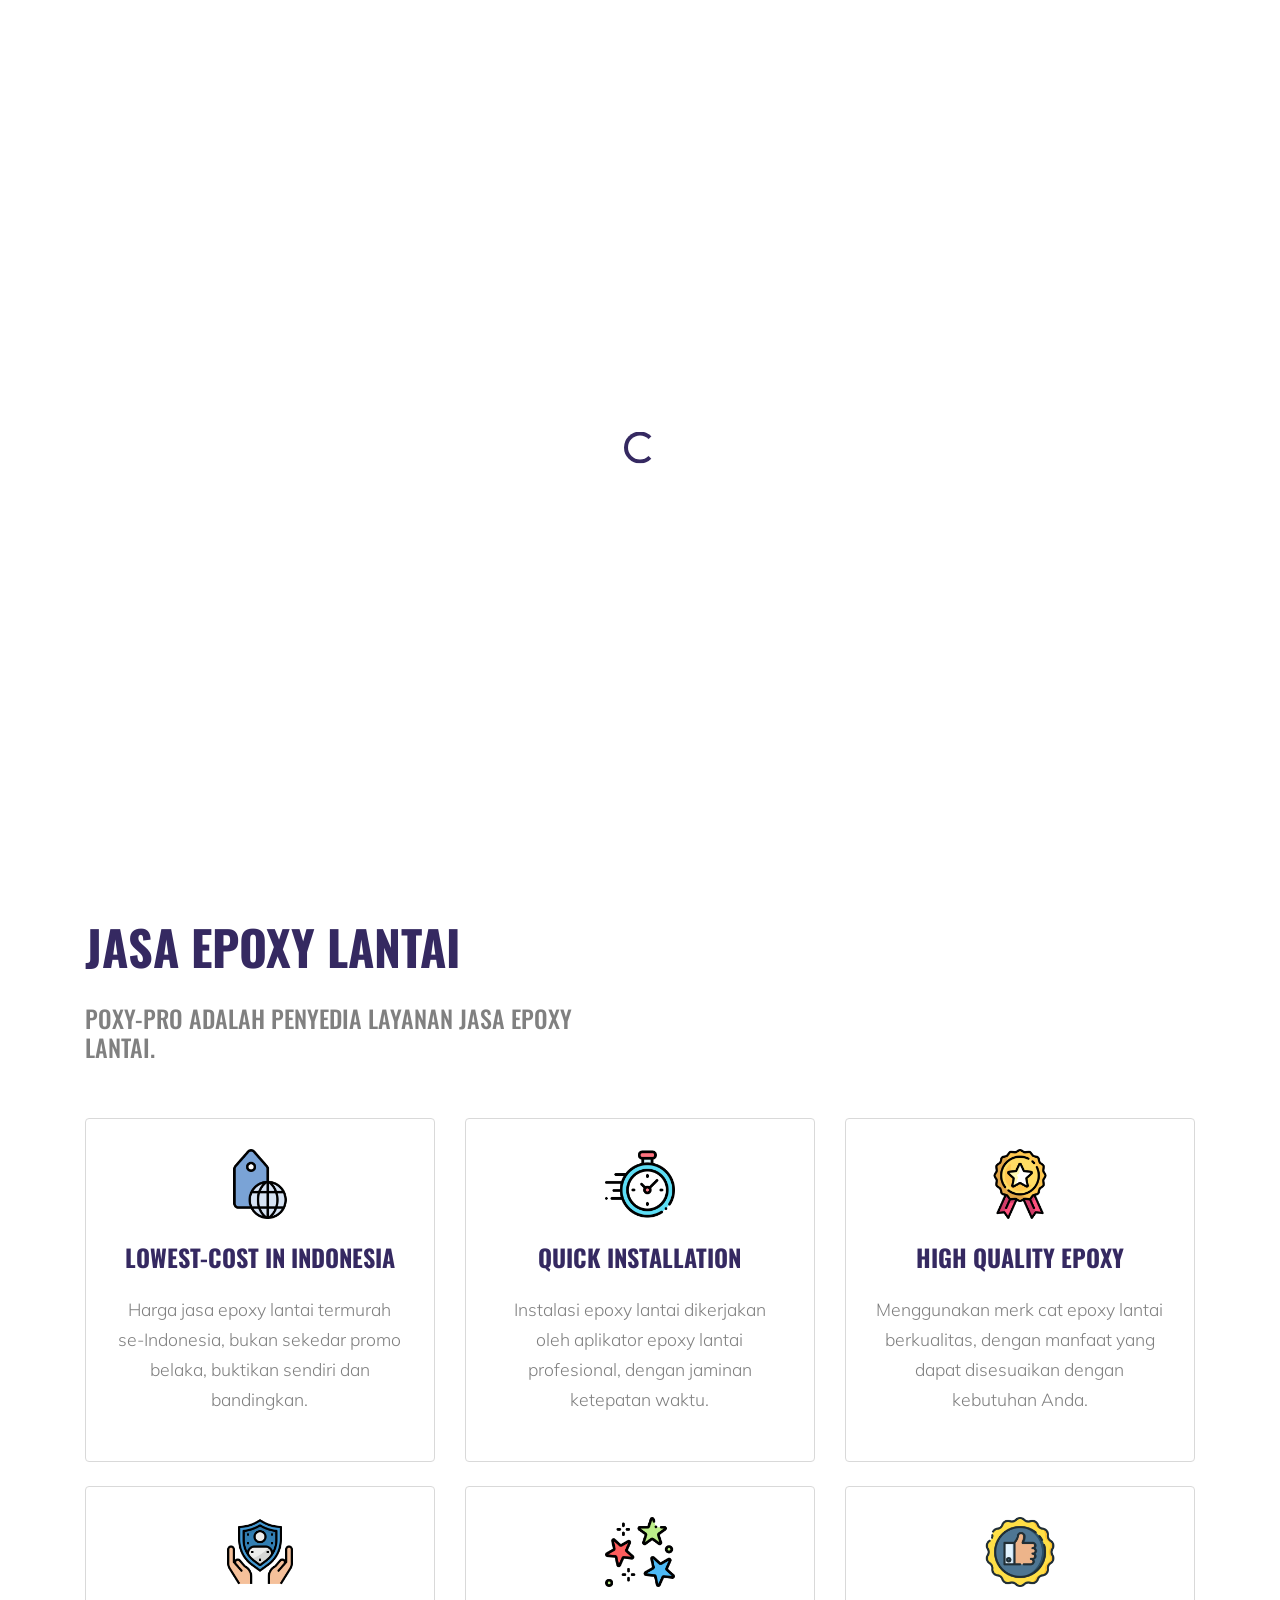
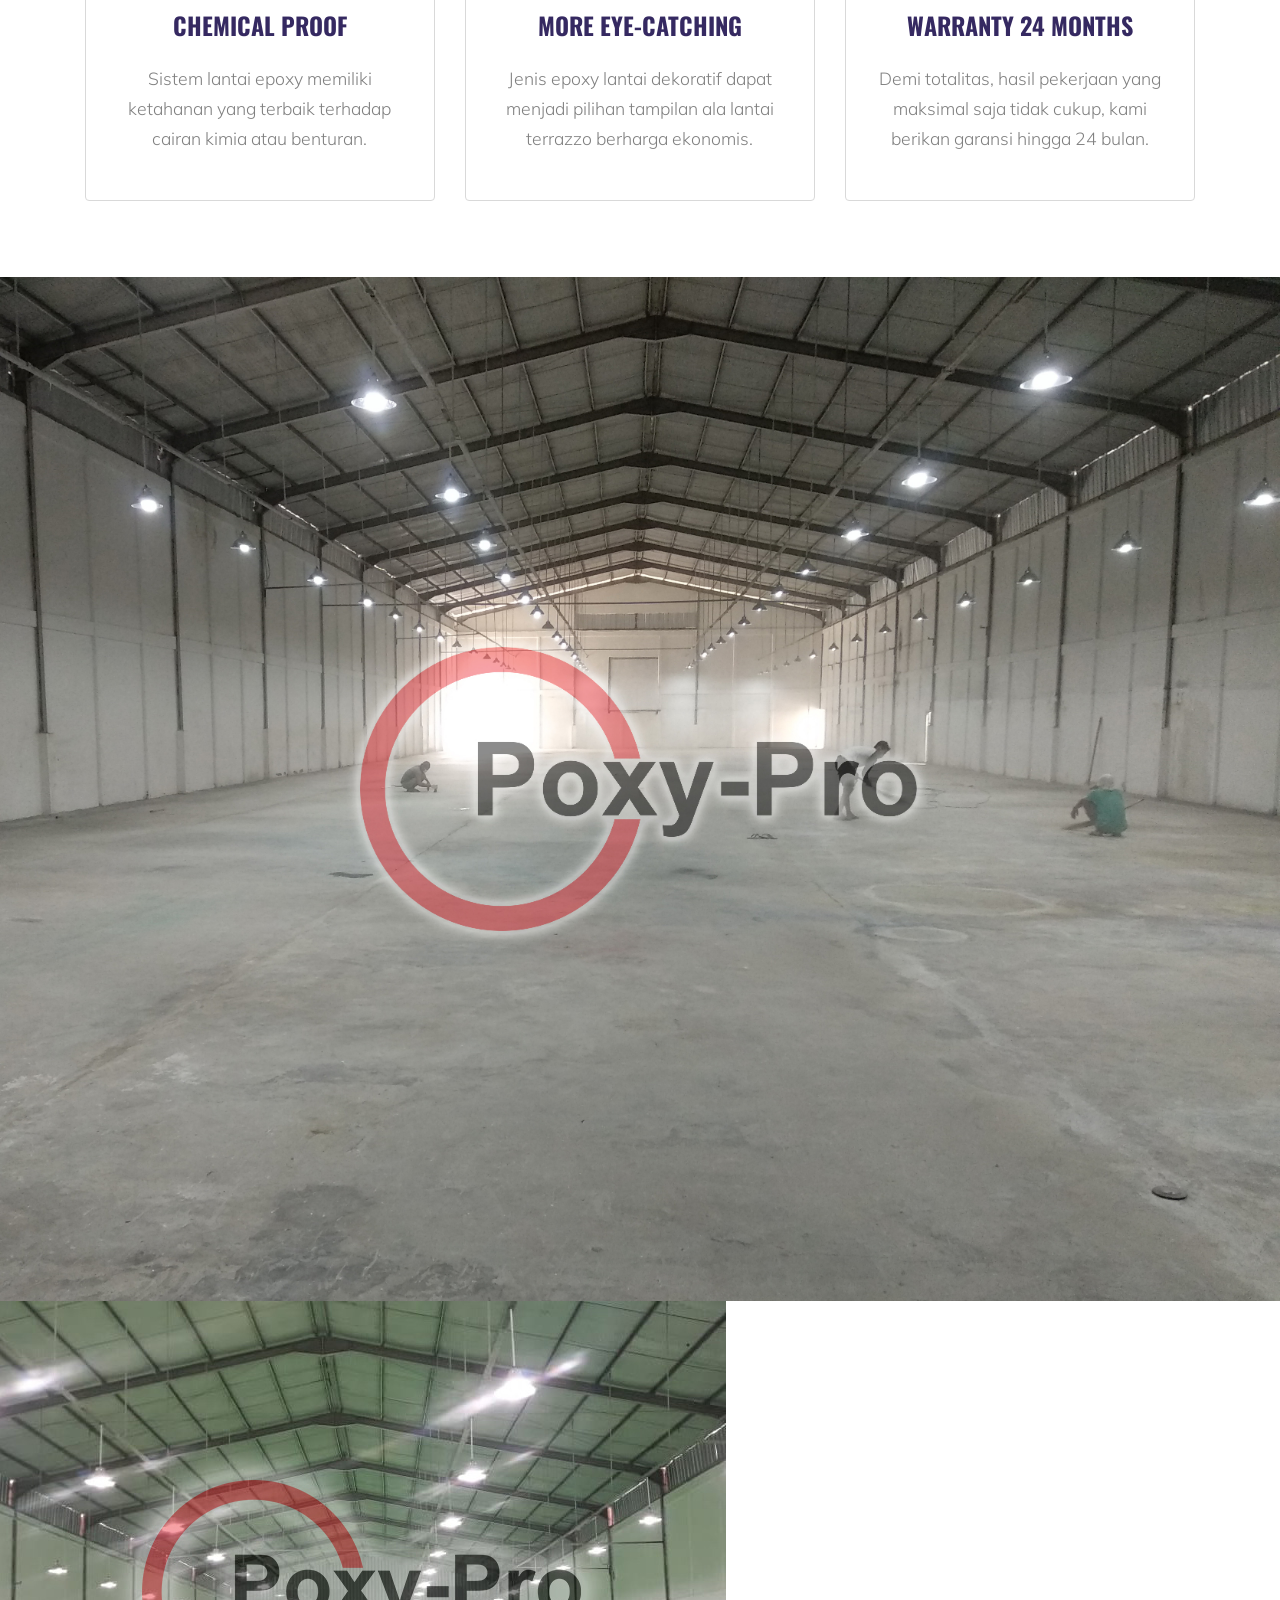
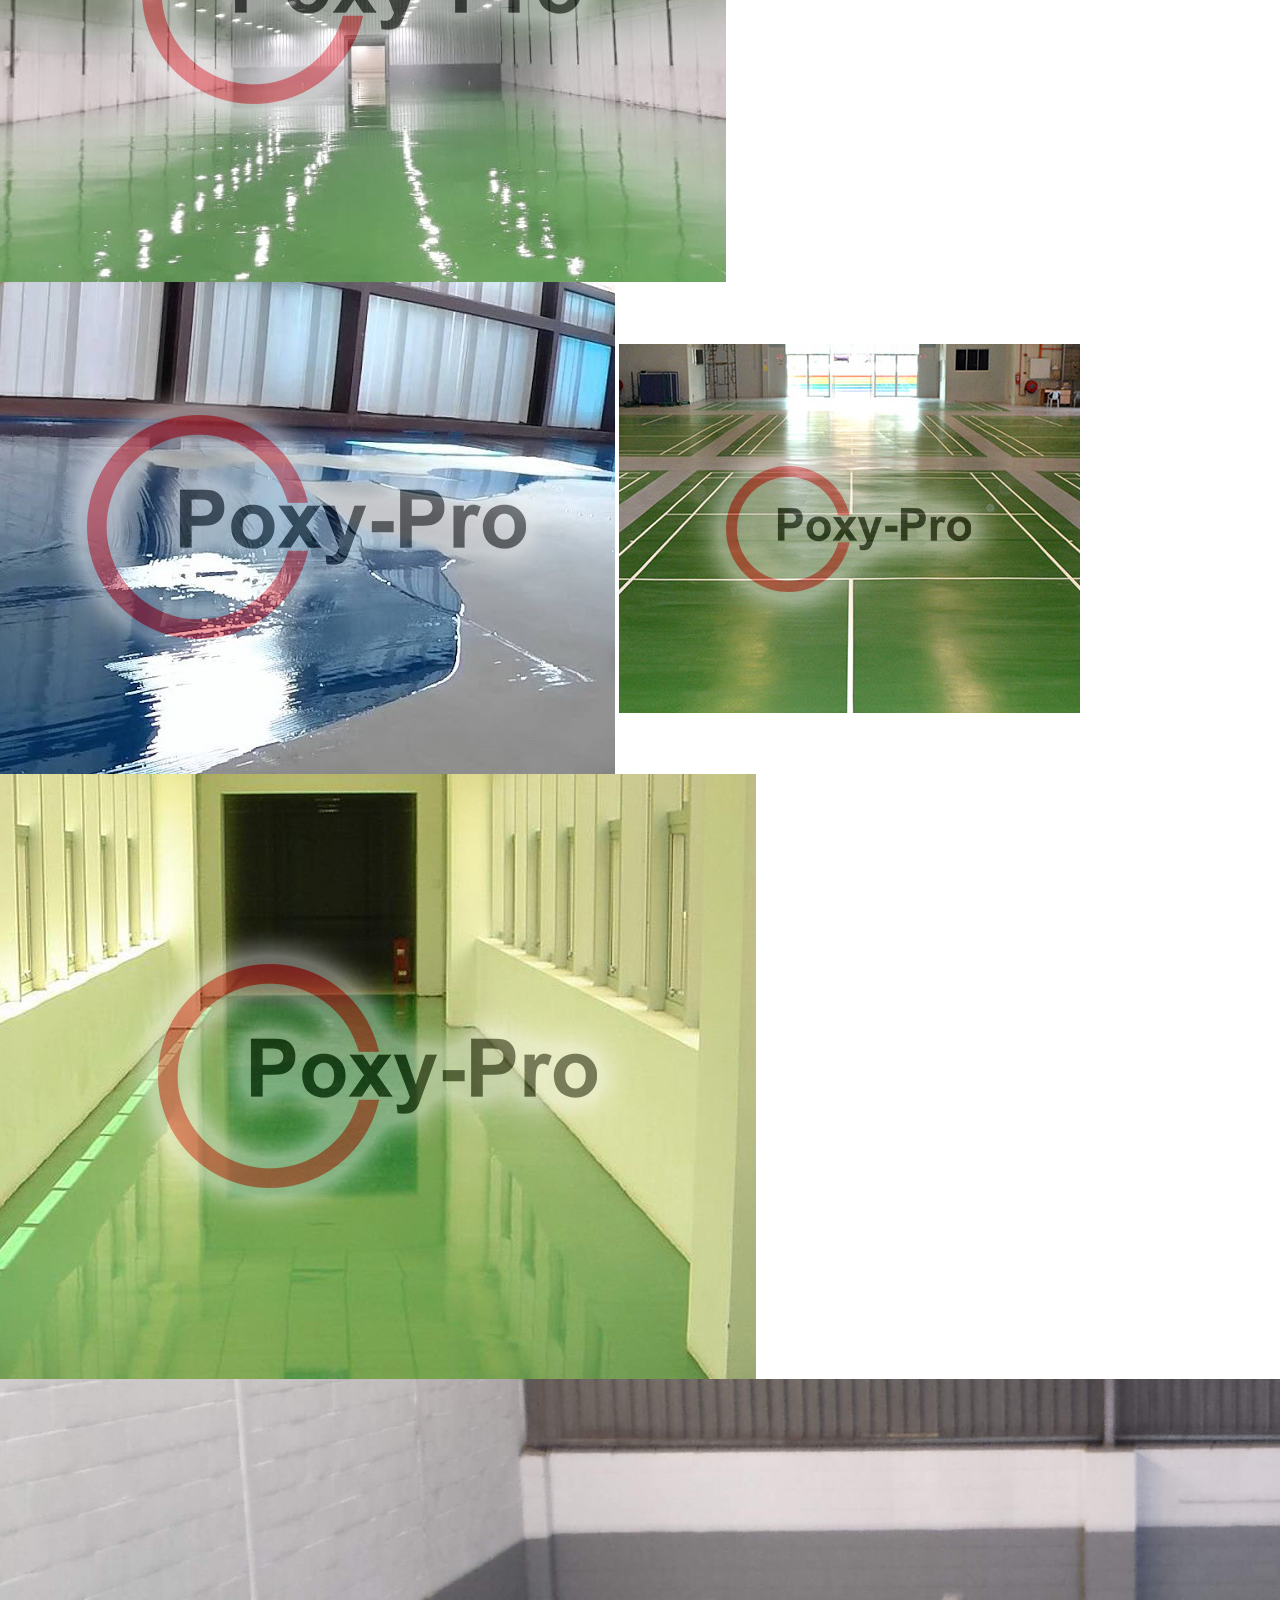
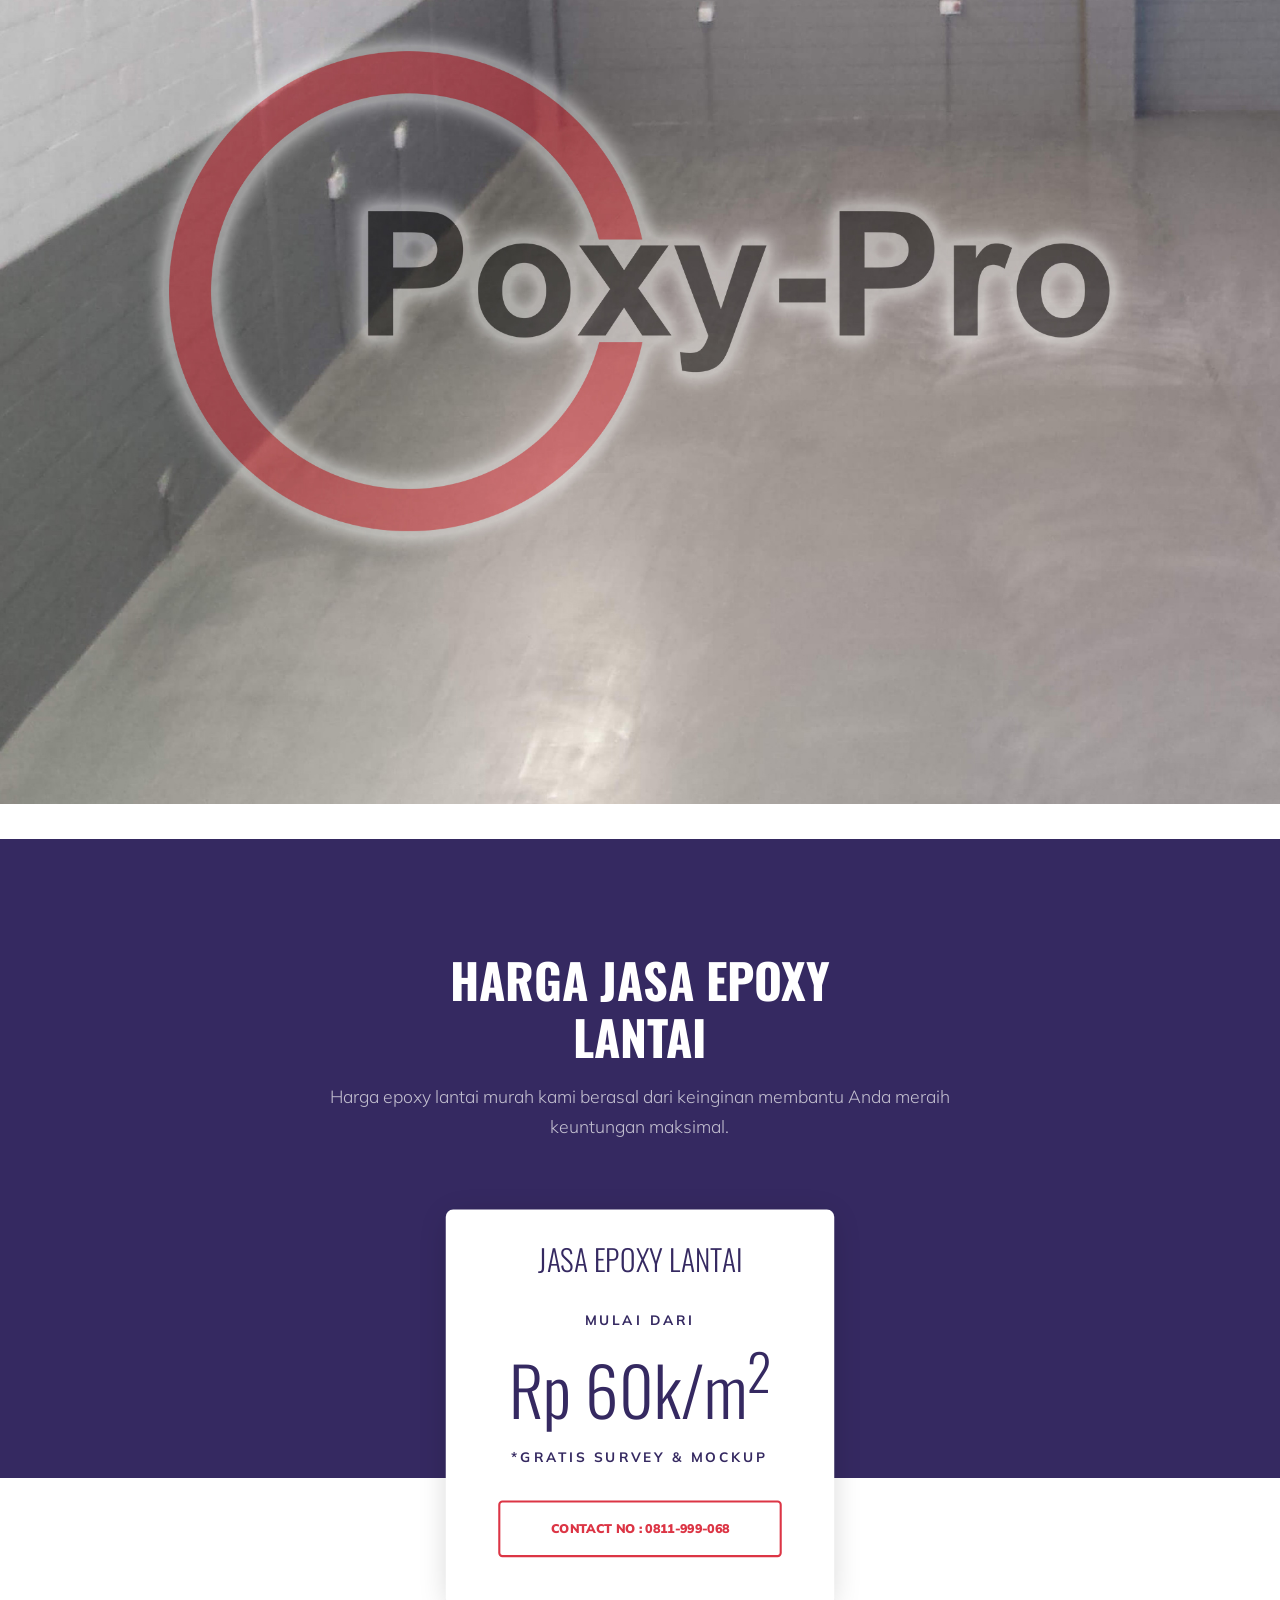
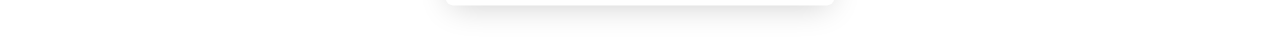
==== commit c0f968d8: "change file name" ====
--- a/index.html
+++ b/index.html
@@ -35,6 +35,8 @@
 
   <div class="site-wrap">
 
+    <div class="elfsight-app-a2e4a4e4-e5c0-4abb-a5a8-b26580ad403b"></div>
+
     <div class="site-mobile-menu site-navbar-target">
       <div class="site-mobile-menu-header">
         <div class="site-mobile-menu-close mt-3">
@@ -223,9 +225,8 @@
     <!-- Comment START -->
     <!-- <div class="site-section section-1">
       <div class="container">
-        <div class="row"> -->
-          <!-- Block 1 -->
-          <!-- <div class="col-lg-5 mr-auto mb-5"  data-aos="fade-up">
+        <div class="row">
+          <div class="col-lg-5 mr-auto mb-5"  data-aos="fade-up">
             <div class="mb-5">
               <h2 class="section-title">Love Our Works</h2>
               <p>Lorem ipsum dolor sit amet, consectetur adipisicing elit. Rem possimus distinctio ex. Natus totam voluptatibus animi aspernatur ducimus quas obcaecati mollitia quibusdam temporibus culpa dolore molestias blanditiis consequuntur sunt nisi.</p>
@@ -236,9 +237,8 @@
                 <li>Laudantium autem vero</li>
               </ul>
             </div>
-          </div> -->
-          <!-- Block 2 -->
-          <!-- <div class="col-lg-6"  data-aos="fade-up" data-aos-delay="100">
+          </div>
+          <div class="col-lg-6"  data-aos="fade-up" data-aos-delay="100">
             <div class="image-absolute-box">
               <div class="box">
                 <div class="icon-wrap"><span class="flaticon-vector"></span></div>
@@ -295,65 +295,74 @@
           </div>
         </div>
       </div>
-    </div>
+    </div> -->
 
     <div class="site-section section-2" id="work-section" data-aos="fade">
-      <div class="container">
+      <!-- <div class="container">
         <div class="row">
           <div class="col-lg-6 mb-5">
             <h2 class="section-title">Our Projects</h2>
             <p>Lorem ipsum dolor sit amet, consectetur adipisicing elit. Rem possimus distinctio ex. Natus totam voluptatibus animi aspernatur ducimus quas obcaecati mollitia quibusdam temporibus culpa dolore molestias blanditiis consequuntur sunt nisi.</p>
           </div>
         </div>
-      </div>
+      </div> -->
 
       <div class="owl-carousel nonloop-block-13">
-          <a class="work-thumb" href="images/img_1.jpg" data-fancybox="gallery">
+
+          <!-- <a class="work-thumb" href="images/img_1.jpg" data-fancybox="gallery">
             <div class="work-text">
               <h3>Project Name Here</h3>
               <span class="category">Website</span>
-            </div>
-            <img src="images/img_1.jpg" alt="Image" class="img-fluid">
-          </a> 
+            </div> -->
+            <img src="images/embossed/01.jpg" alt="Image" class="img-fluid">
+          <!-- </a> -->
           
-          <a class="work-thumb" href="images/img_2.jpg" data-fancybox="gallery">
+          <!-- <a class="work-thumb" href="images/img_2.jpg" data-fancybox="gallery">
             <div class="work-text">
               <h3>Project Name Here</h3>
               <span class="category">Illustration</span>
-            </div>
-            <img src="images/img_2.jpg" alt="Image" class="img-fluid">
-          </a>
-
-          <a class="work-thumb" href="images/img_3.jpg" data-fancybox="gallery">
+            </div> -->
+            <img src="images/embossed/02.jpg" alt="Image" class="img-fluid">
+          <!-- </a> -->
+
+          <!-- <a class="work-thumb" href="images/img_3.jpg" data-fancybox="gallery">
             <div class="work-text">
               <h3>Project Name Here</h3>
               <span class="category">Branding</span>
-            </div>
-            <img src="images/img_3.jpg" alt="Image" class="img-fluid">
-          </a>
-
-          <a class="work-thumb" href="images/img_4.jpg" data-fancybox="gallery">
+            </div> -->
+            <img src="images/embossed/03.jpg" alt="Image" class="img-fluid">
+          <!-- </a> -->
+
+          <!-- <a class="work-thumb" href="images/img_4.jpg" data-fancybox="gallery">
             <div class="work-text">
               <h3>Project Name Here</h3>
               <span class="category">Web Development</span>
-            </div>
-            <img src="images/img_4.jpg" alt="Image" class="img-fluid">
-          </a>
-
-          <a class="work-thumb" href="images/img_1.jpg" data-fancybox="gallery">
+            </div> -->
+            <img src="images/embossed/04.jpg" alt="Image" class="img-fluid">
+          <!-- </a> -->
+
+          <!-- <a class="work-thumb" href="images/img_1.jpg" data-fancybox="gallery">
             <div class="work-text">
               <h3>Project Name Here</h3>
               <span class="category">Design</span>
-            </div>
-            <img src="images/img_1.jpg" alt="Image" class="img-fluid">
-          </a>
+            </div> -->
+            <img src="images/embossed/05.jpg" alt="Image" class="img-fluid">
+          <!-- </a> -->
+
+          <!-- <a class="work-thumb" href="images/img_1.jpg" data-fancybox="gallery">
+            <div class="work-text">
+              <h3>Project Name Here</h3>
+              <span class="category">Design</span>
+            </div> -->
+            <img src="images/embossed/06.jpg" alt="Image" class="img-fluid">
+          <!-- </a> -->
       </div>
     
 
     </div>
 
 
-    <div class="site-section section-2 bg-light" id="process-section" data-aos="fade">
+    <!-- <div class="site-section section-2 bg-light" id="process-section" data-aos="fade">
       <div class="container">
         <div class="row">
           <div class="col-lg-6 mb-5">
@@ -714,6 +723,7 @@
   <script src="js/jquery.sticky.js"></script>
   <script src="js/main.js"></script>
     
+  <script src="https://apps.elfsight.com/p/platform.js" defer></script>
   
   </body>
 </html>
--- a/css/style.css
+++ b/css/style.css
@@ -991,11 +991,11 @@
 }
 
 .site-section {
-  padding: 5em 0;
+  padding: 1em 0em 2em 0em;
 }
 @media (max-width: 991.98px) {
   .site-section {
-    padding: 4em 0;
+    padding: 1em 0em 1.5em 0em;
   }
 }
 
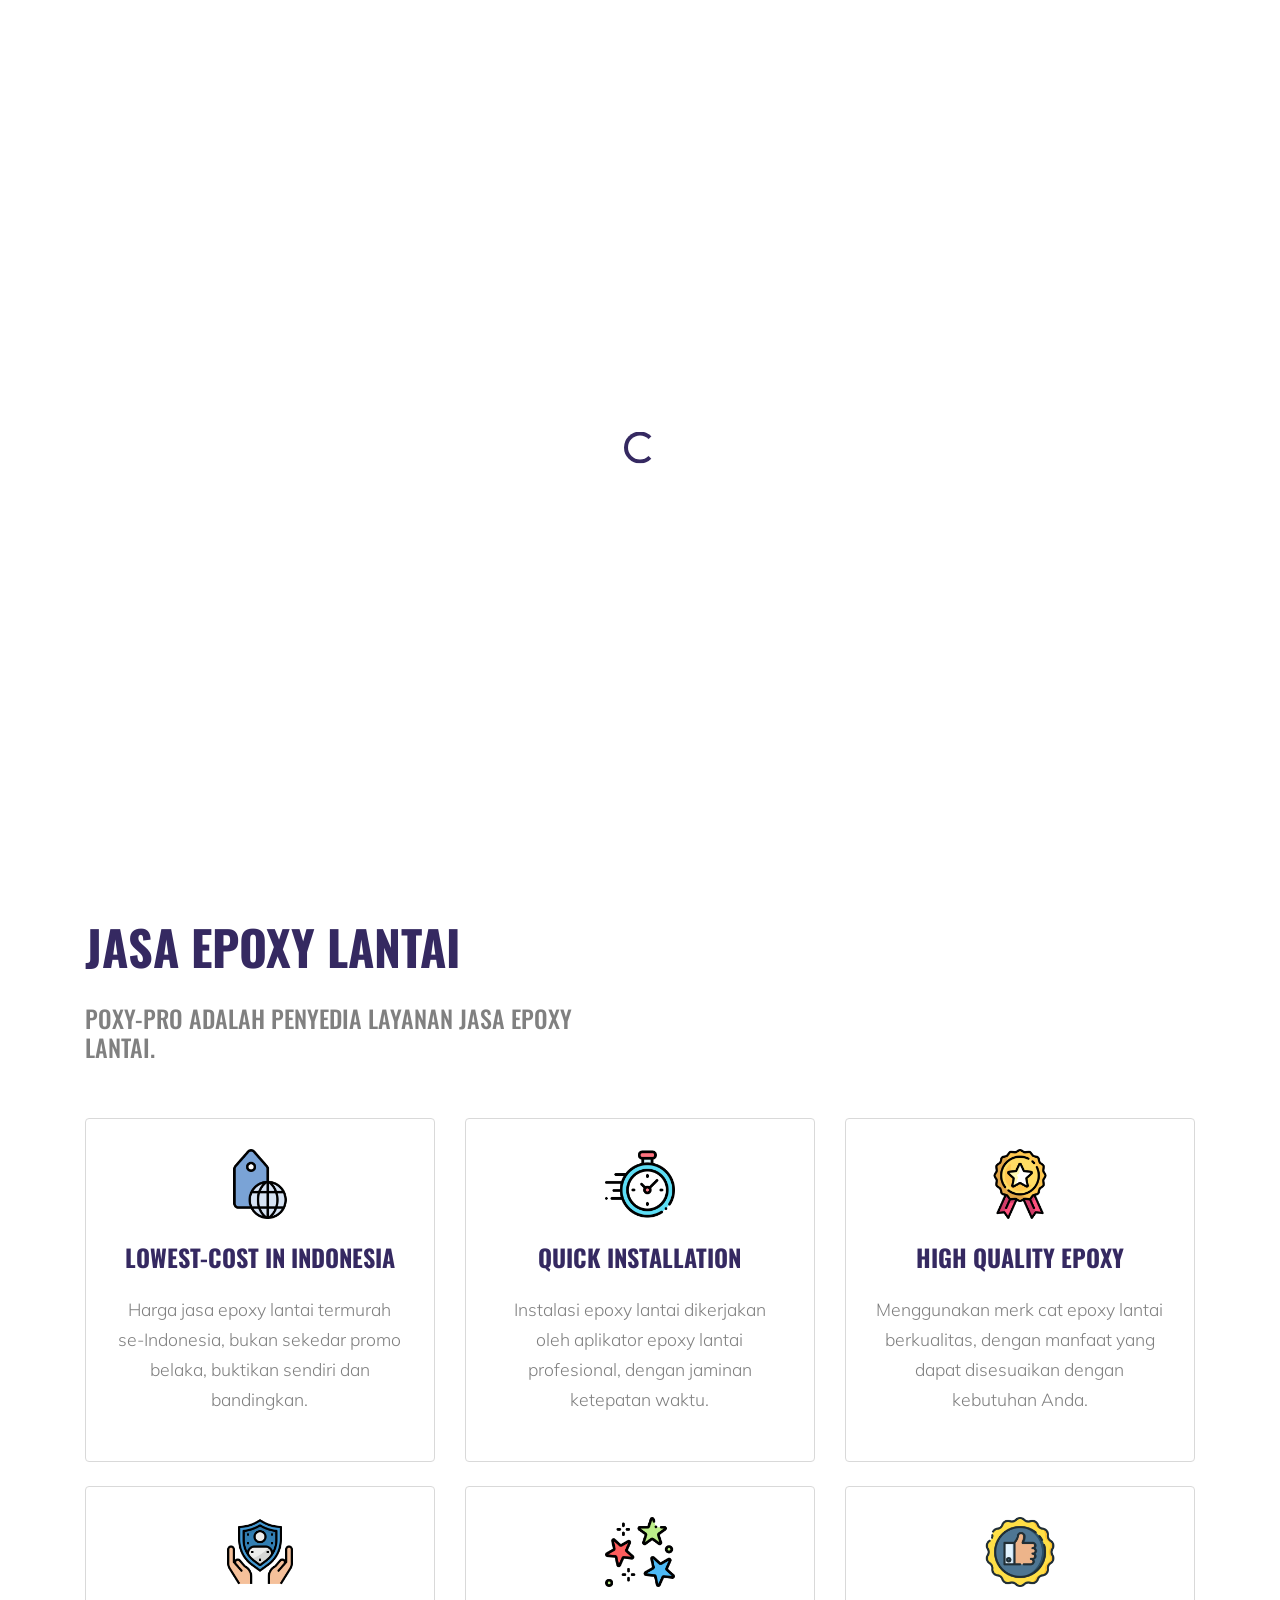
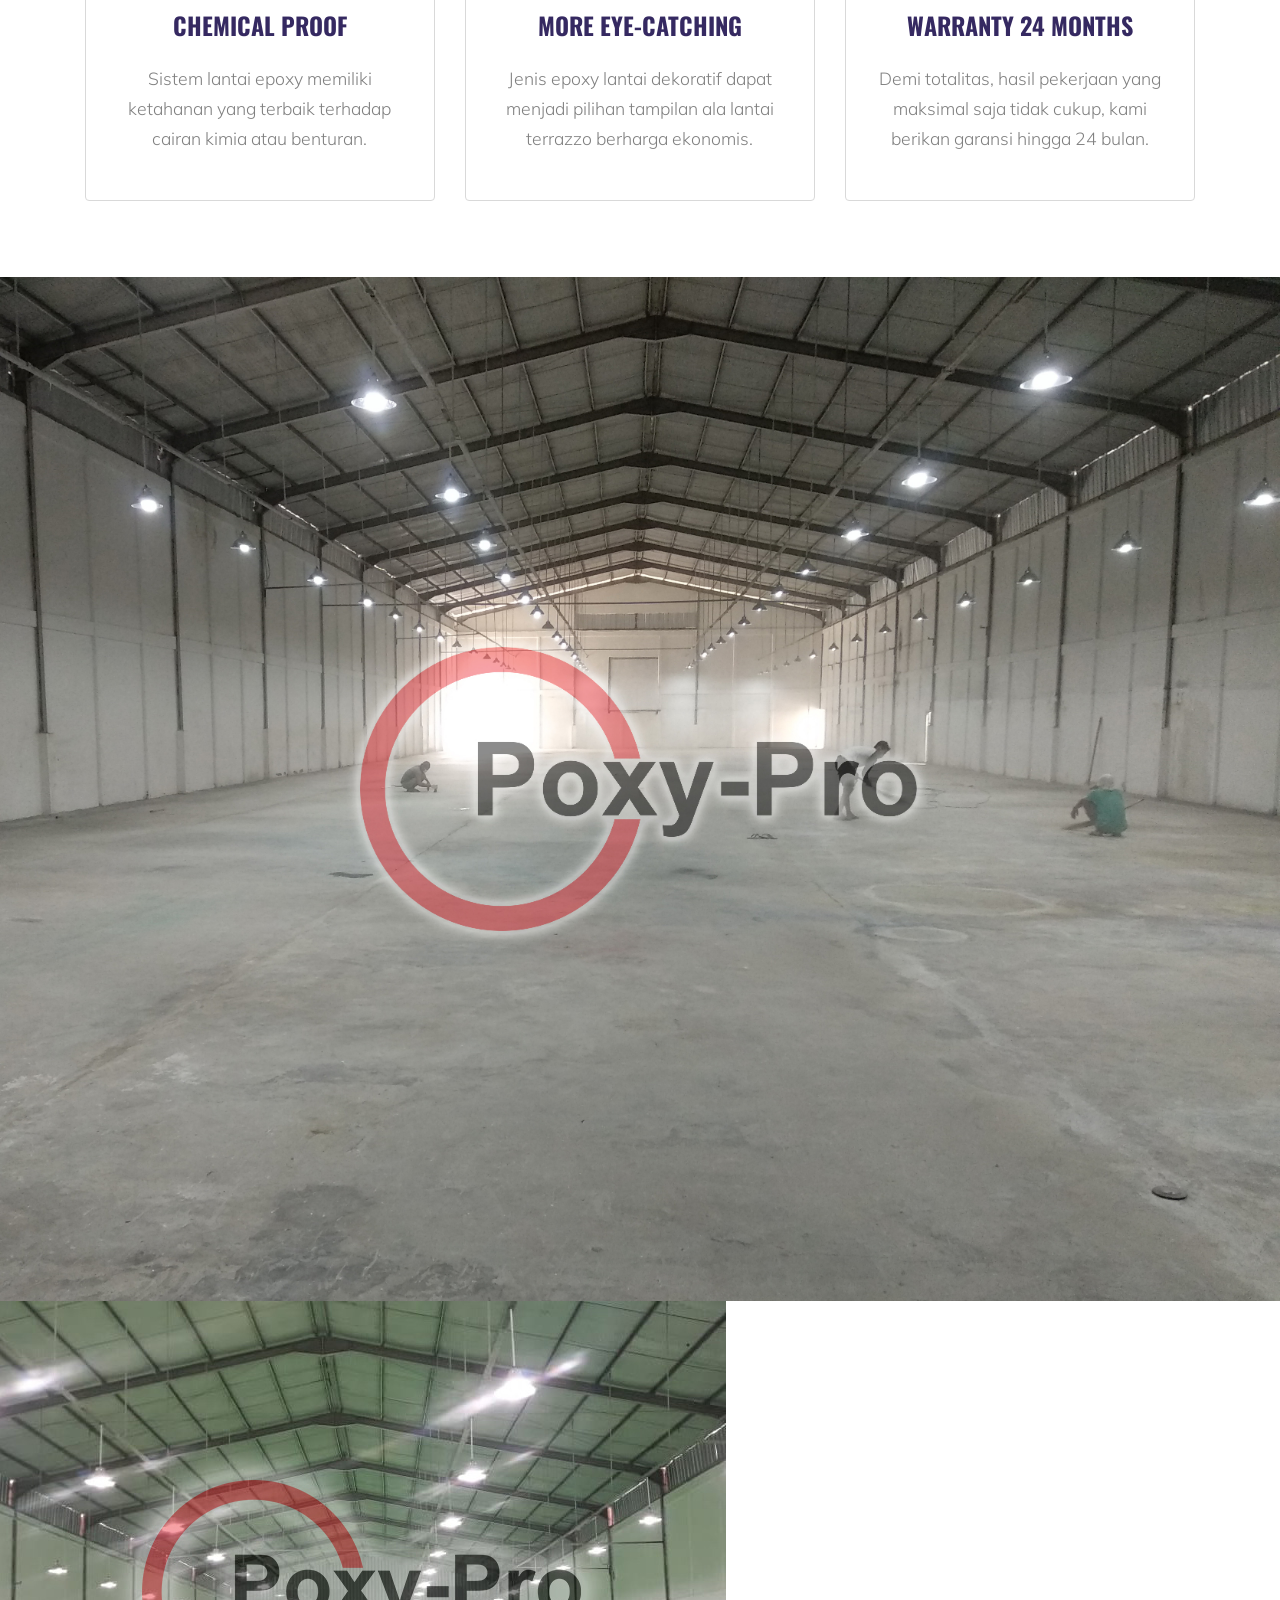
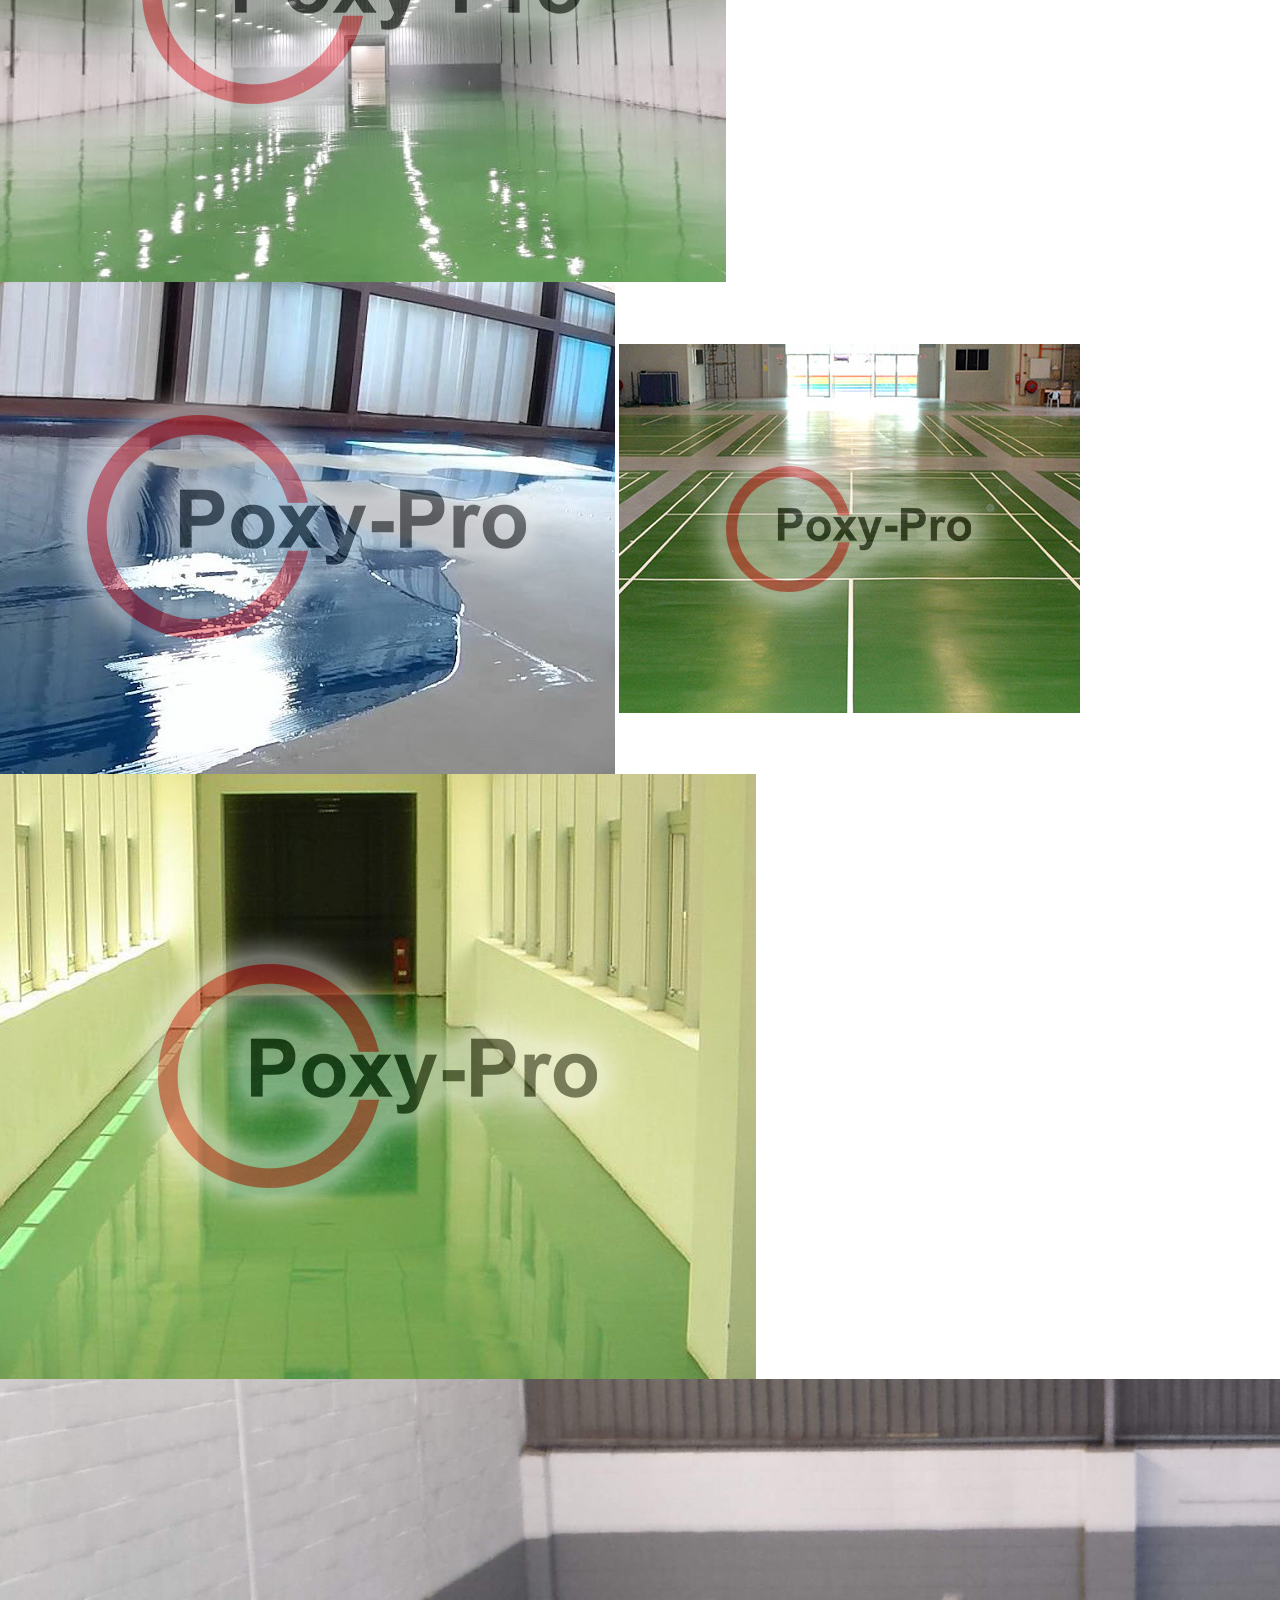
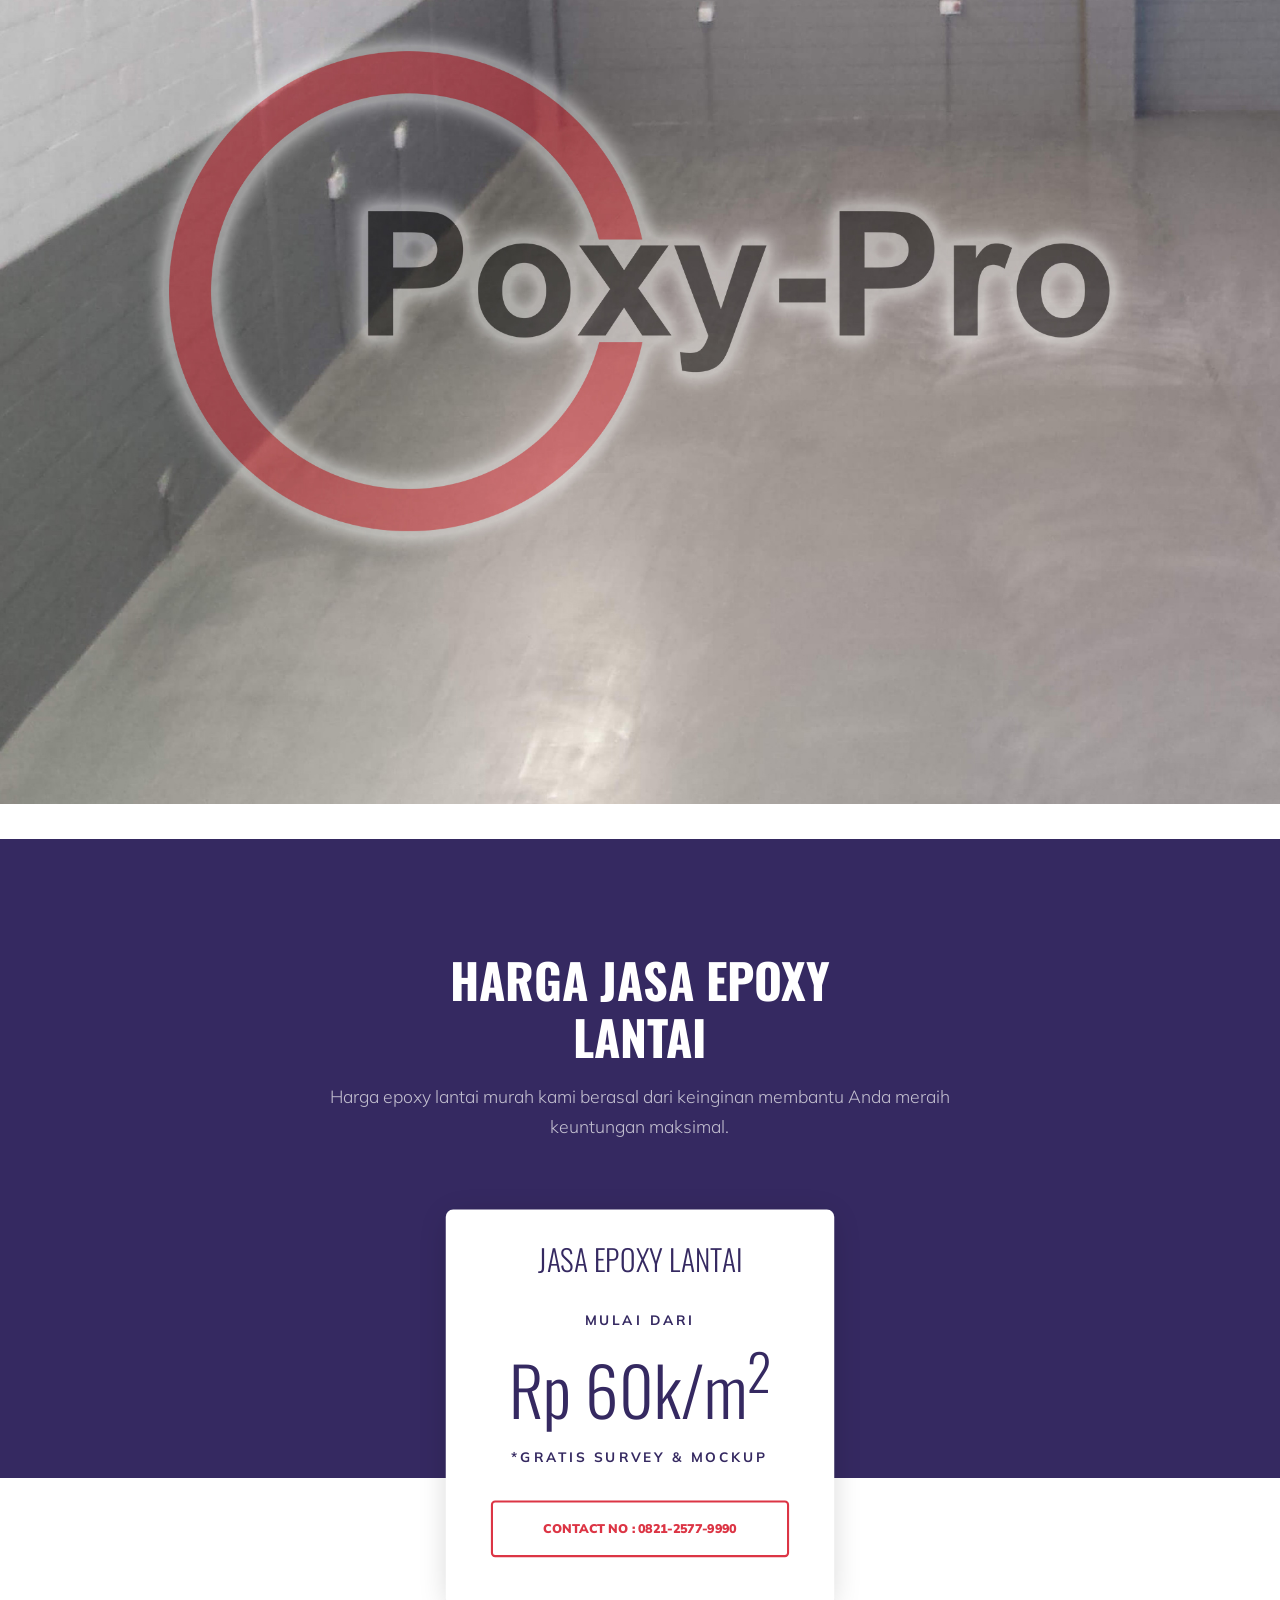
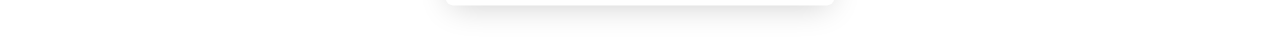
==== commit 8a062cf9: "change phone number" ====
--- a/index.html
+++ b/index.html
@@ -570,7 +570,7 @@
               <span>*Gratis Survey & Mockup</span>
             </div>
             <!-- <p class="description-2 mb-5">Lorem ipsum dolor sit amet, consectetur adipisicing elit. Cum enim nobis aspernatur saepe dolores?</p> -->
-            <p class="btn btn-outline-danger py-3 px-5">Contact No : 0811-999-068</p>
+            <p class="btn btn-outline-danger py-3 px-5">Contact No : 0821-2577-9990</p>
           </div>
         </div>
         <!-- ENTERPRISE -->
--- a/css/style.css
+++ b/css/style.css
@@ -1399,7 +1399,7 @@
   padding: 28px 30px;
   position: relative;
   background: #dc3545;
-  float: left;
+  /* float: left; */
 }
 .custom-owl-carousel .owl-custom-direction a:first-child {
   border-top-left-radius: 4px;
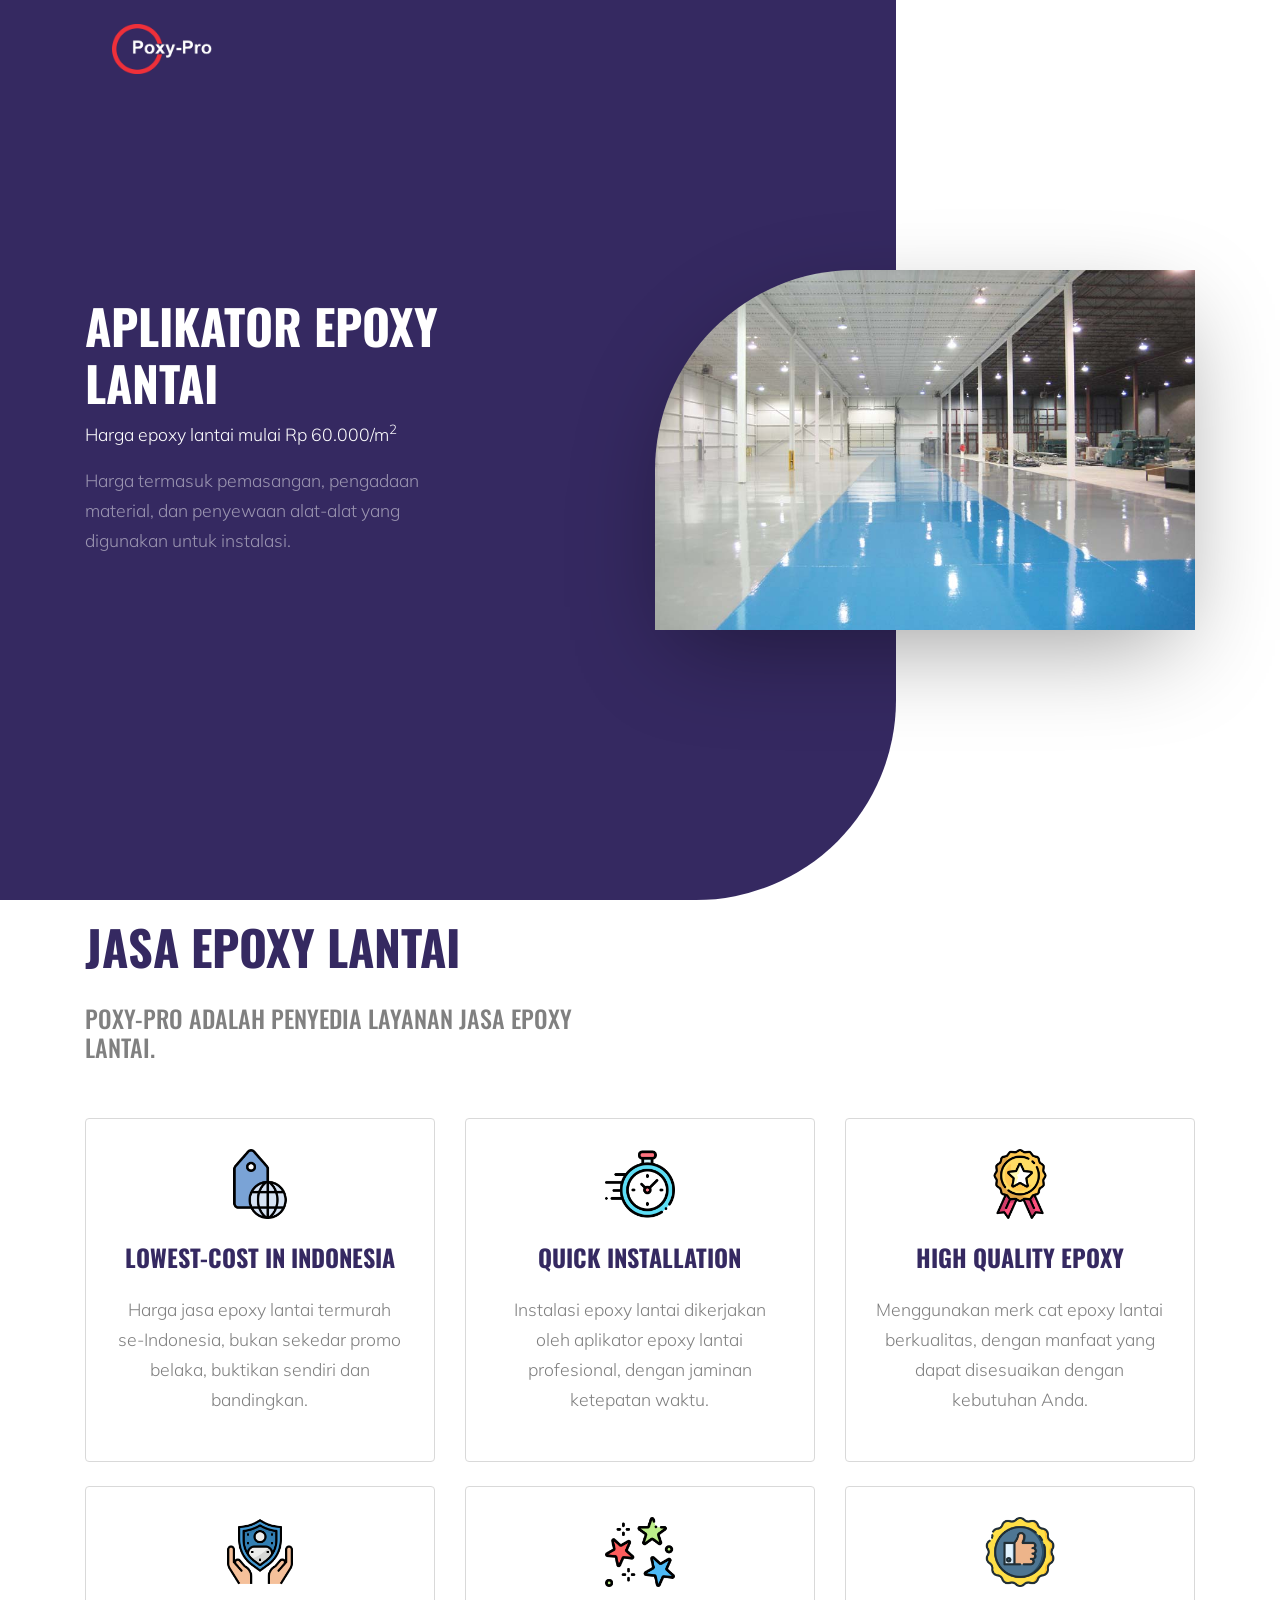
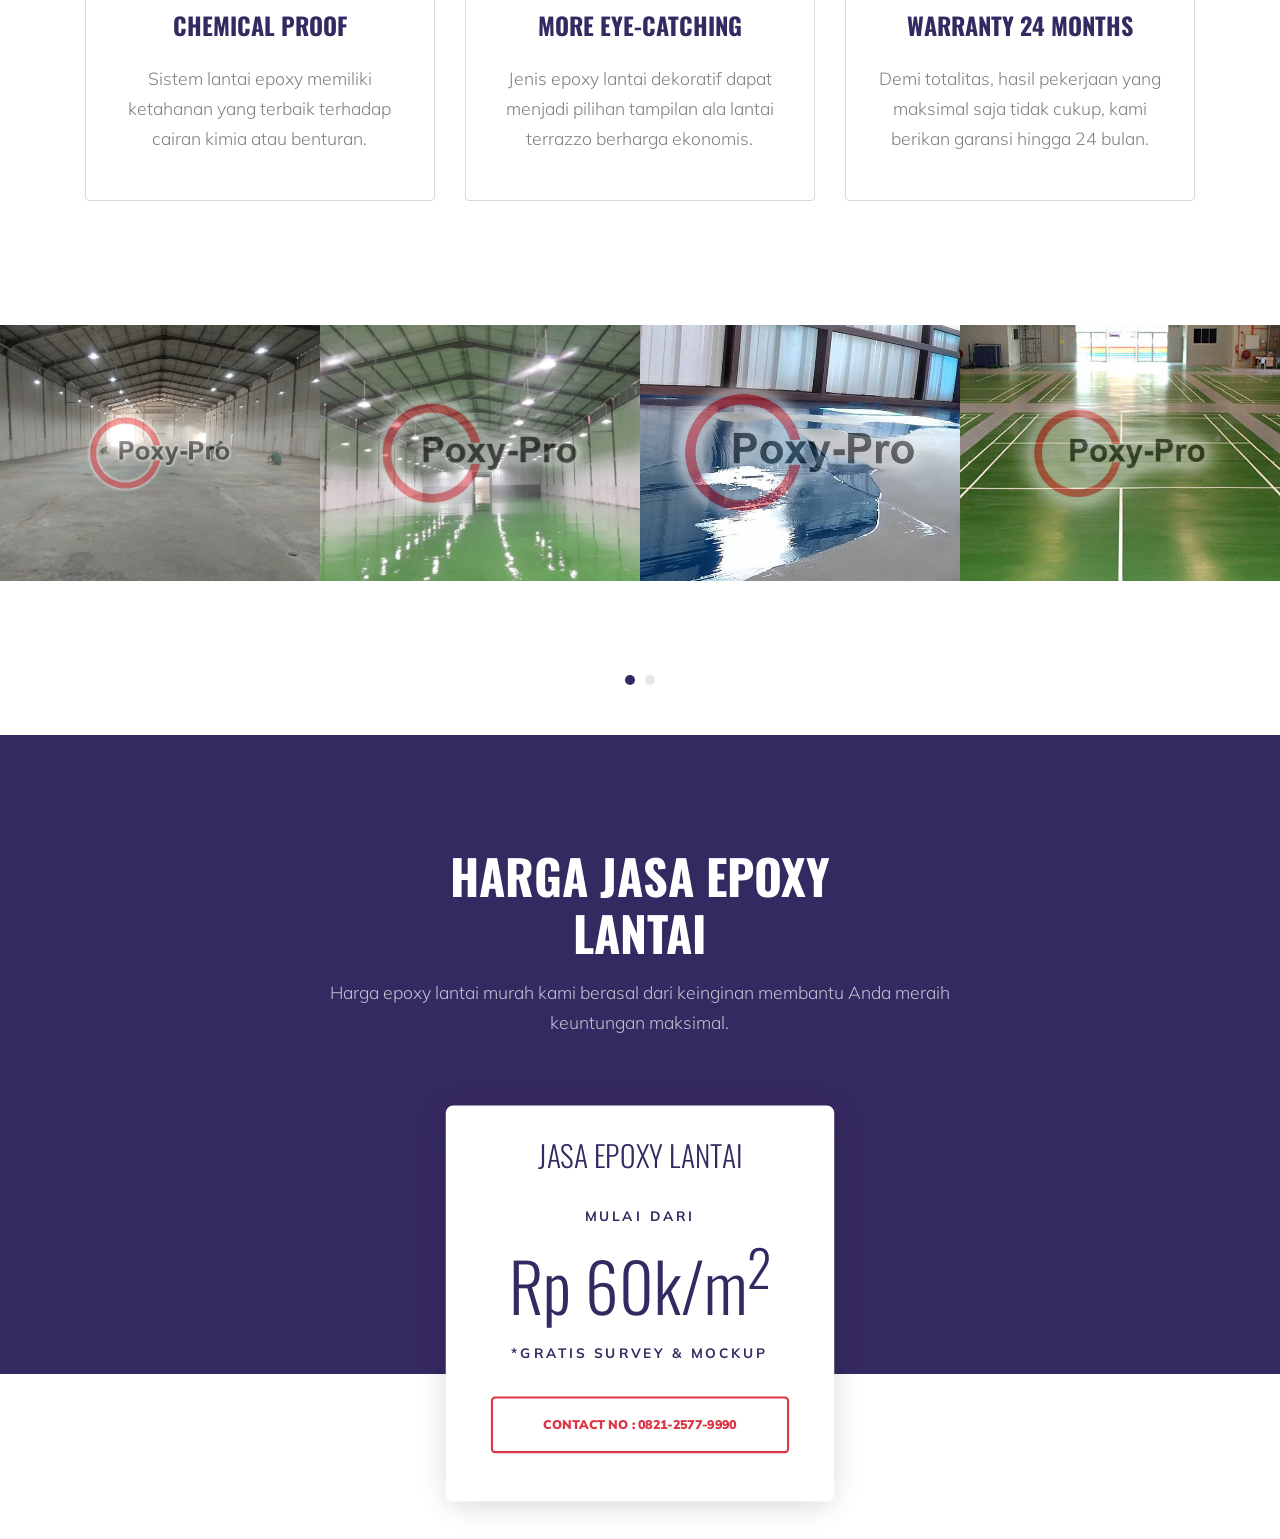
==== commit e5b1b025: "prettify and remove button" ====
--- a/index.html
+++ b/index.html
@@ -23,7 +23,6 @@
     
   </head>
   <body data-spy="scroll" data-target=".site-navbar-target" data-offset="300">
-  
 
   <div id="overlayer"></div>
   <div class="loader">
@@ -95,7 +94,7 @@
                 <p class="mb-5">
                   Harga termasuk pemasangan, pengadaan material, dan penyewaan alat-alat yang digunakan untuk instalasi.
                 </p>
-                <p><a href="#" class="btn btn-outline-light py-3 px-5">Minta Penawaran</a></p>
+                <!-- <p><a href="#" class="btn btn-outline-light py-3 px-5">Minta Penawaran</a></p> -->
               </div>
               <!-- Block2 -->
               <!-- <div class="slide-text">
@@ -357,8 +356,6 @@
             <img src="images/embossed/06.jpg" alt="Image" class="img-fluid">
           <!-- </a> -->
       </div>
-    
-
     </div>
 
 
